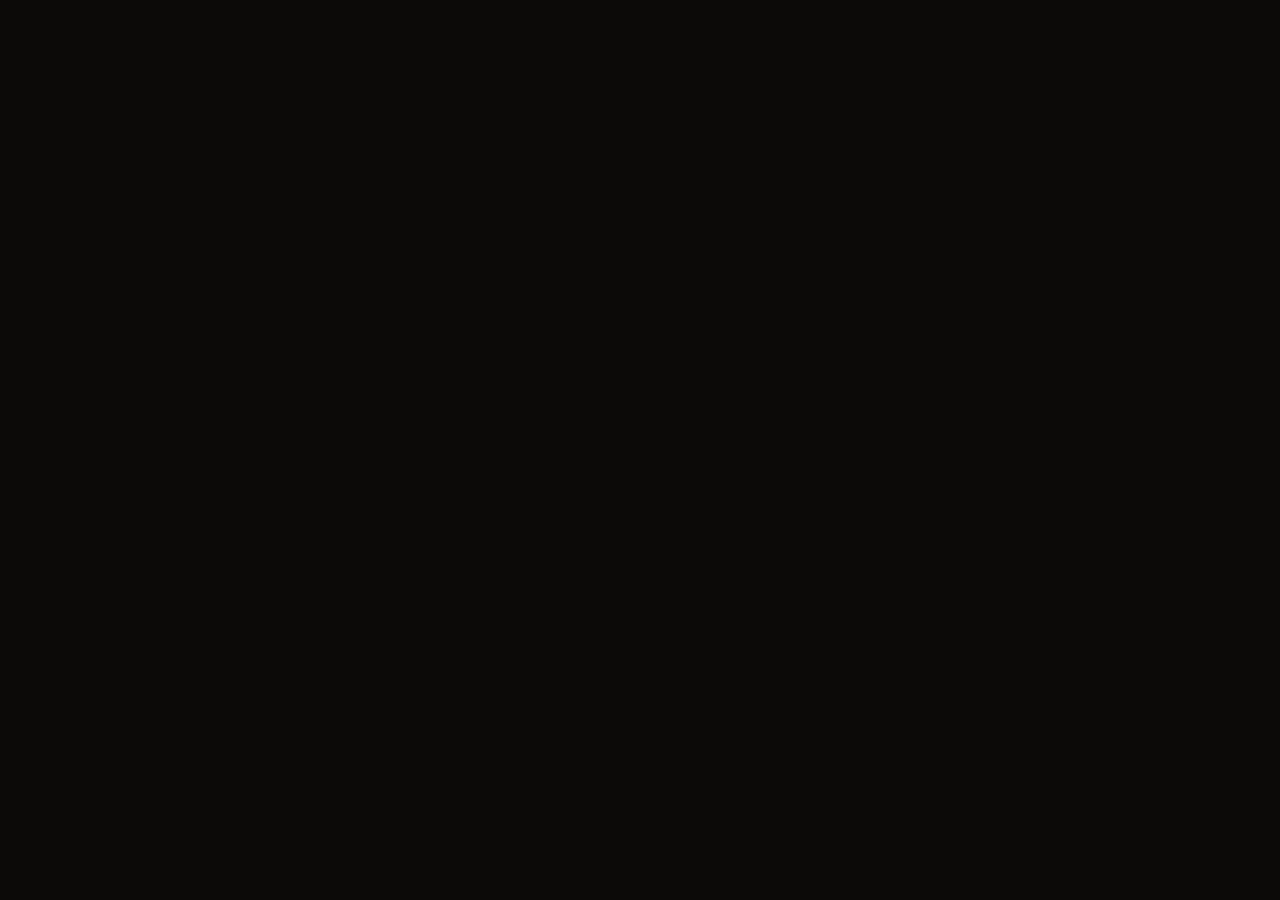
==== index.html @ 28eeca22 "Add files via upload" ====
<!DOCTYPE html>
<html lang="en">
<head>
  <meta charset="UTF-8" />
  <meta name="viewport" content="width=device-width, initial-scale=1.0" />
  <title>Hotel Velora — Where Luxury Meets Serenity</title>

  <!-- Google Fonts -->
  <link
    href="https://fonts.googleapis.com/css2?family=Cormorant+Garamond:ital,wght@0,300;0,400;0,500;0,600;0,700;1,300;1,400;1,500&family=Jost:wght@300;400;500;600;700&display=swap"
    rel="stylesheet"
  />

  <!-- Stylesheet -->
  <link rel="stylesheet" href="styles.css" />

  <!-- React & Babel (CDN) -->
  <script src="https://cdnjs.cloudflare.com/ajax/libs/react/18.2.0/umd/react.production.min.js"></script>
  <script src="https://cdnjs.cloudflare.com/ajax/libs/react-dom/18.2.0/umd/react-dom.production.min.js"></script>
  <script src="https://cdnjs.cloudflare.com/ajax/libs/babel-standalone/7.23.2/babel.min.js"></script>
</head>
<body>

  <!-- React mounts here -->
  <div id="root"></div>

  <!-- Application Logic -->
  <script type="text/babel" src="app.js"></script>

</body>
</html>
---- styles.css ----
/* ============================================================
   Hotel Velora — styles.css
   Global styles, keyframe animations, and scrollbar overrides.
   All component-level styles live in app.js as React inline
   styles (the app uses React's style prop throughout).
   ============================================================ */


/* ── Reset ─────────────────────────────────────────────────── */
*,
*::before,
*::after {
  margin: 0;
  padding: 0;
  box-sizing: border-box;
}

/* ── Base ──────────────────────────────────────────────────── */
html {
  scroll-behavior: smooth;
}

body {
  font-family: 'Jost', sans-serif;
  background: #0c0a08;
  color: #f0ebe3;
  overflow-x: hidden;
}

/* ── Custom scrollbar ──────────────────────────────────────── */
::-webkit-scrollbar {
  width: 4px;
}

::-webkit-scrollbar-track {
  background: #0c0a08;
}

::-webkit-scrollbar-thumb {
  background: #c9a96e;
  border-radius: 2px;
}

/* ── Keyframe animations ───────────────────────────────────── */

/* Fade up — used for hero copy, booking confirmation, modals   */
@keyframes fadeUp {
  from {
    opacity: 0;
    transform: translateY(32px);
  }
  to {
    opacity: 1;
    transform: translateY(0);
  }
}

/* Simple fade — used for modal backdrop, gallery overlays      */
@keyframes fadeIn {
  from {
    opacity: 0;
  }
  to {
    opacity: 1;
  }
}

/* Shimmer — used for the hero scroll-indicator line            */
@keyframes shimmer {
  0%,
  100% {
    opacity: 0.6;
  }
  50% {
    opacity: 1;
  }
}

/* Ticker — horizontal marquee for the client-logo strip        */
@keyframes ticker {
  from {
    transform: translateX(0);
  }
  to {
    transform: translateX(-50%);
  }
}

/* Spin — used for the loading spinner inside the booking CTA   */
@keyframes spin {
  to {
    transform: rotate(360deg);
  }
}

/* Pulse — slow scale pulse on the hero background image        */
@keyframes pulse {
  0%,
  100% {
    transform: scale(1);
  }
  50% {
    transform: scale(1.05);
  }
}
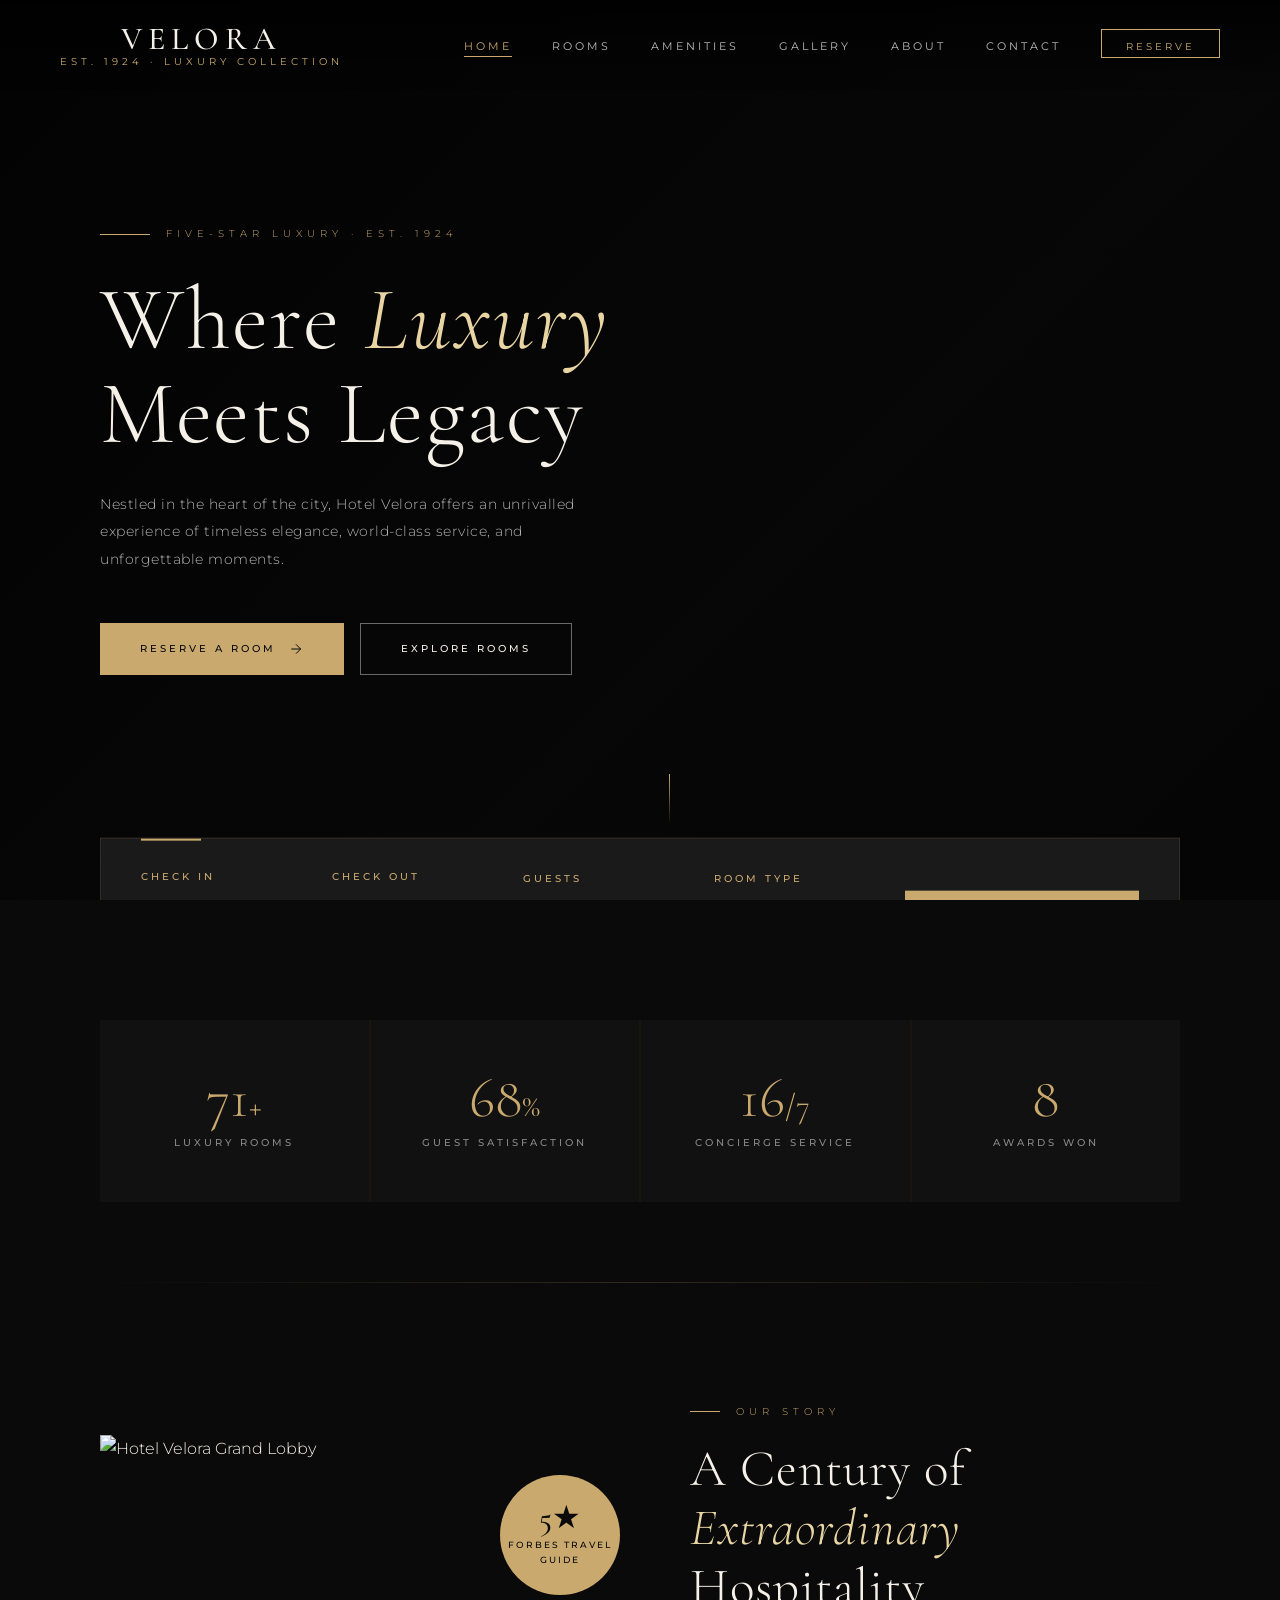
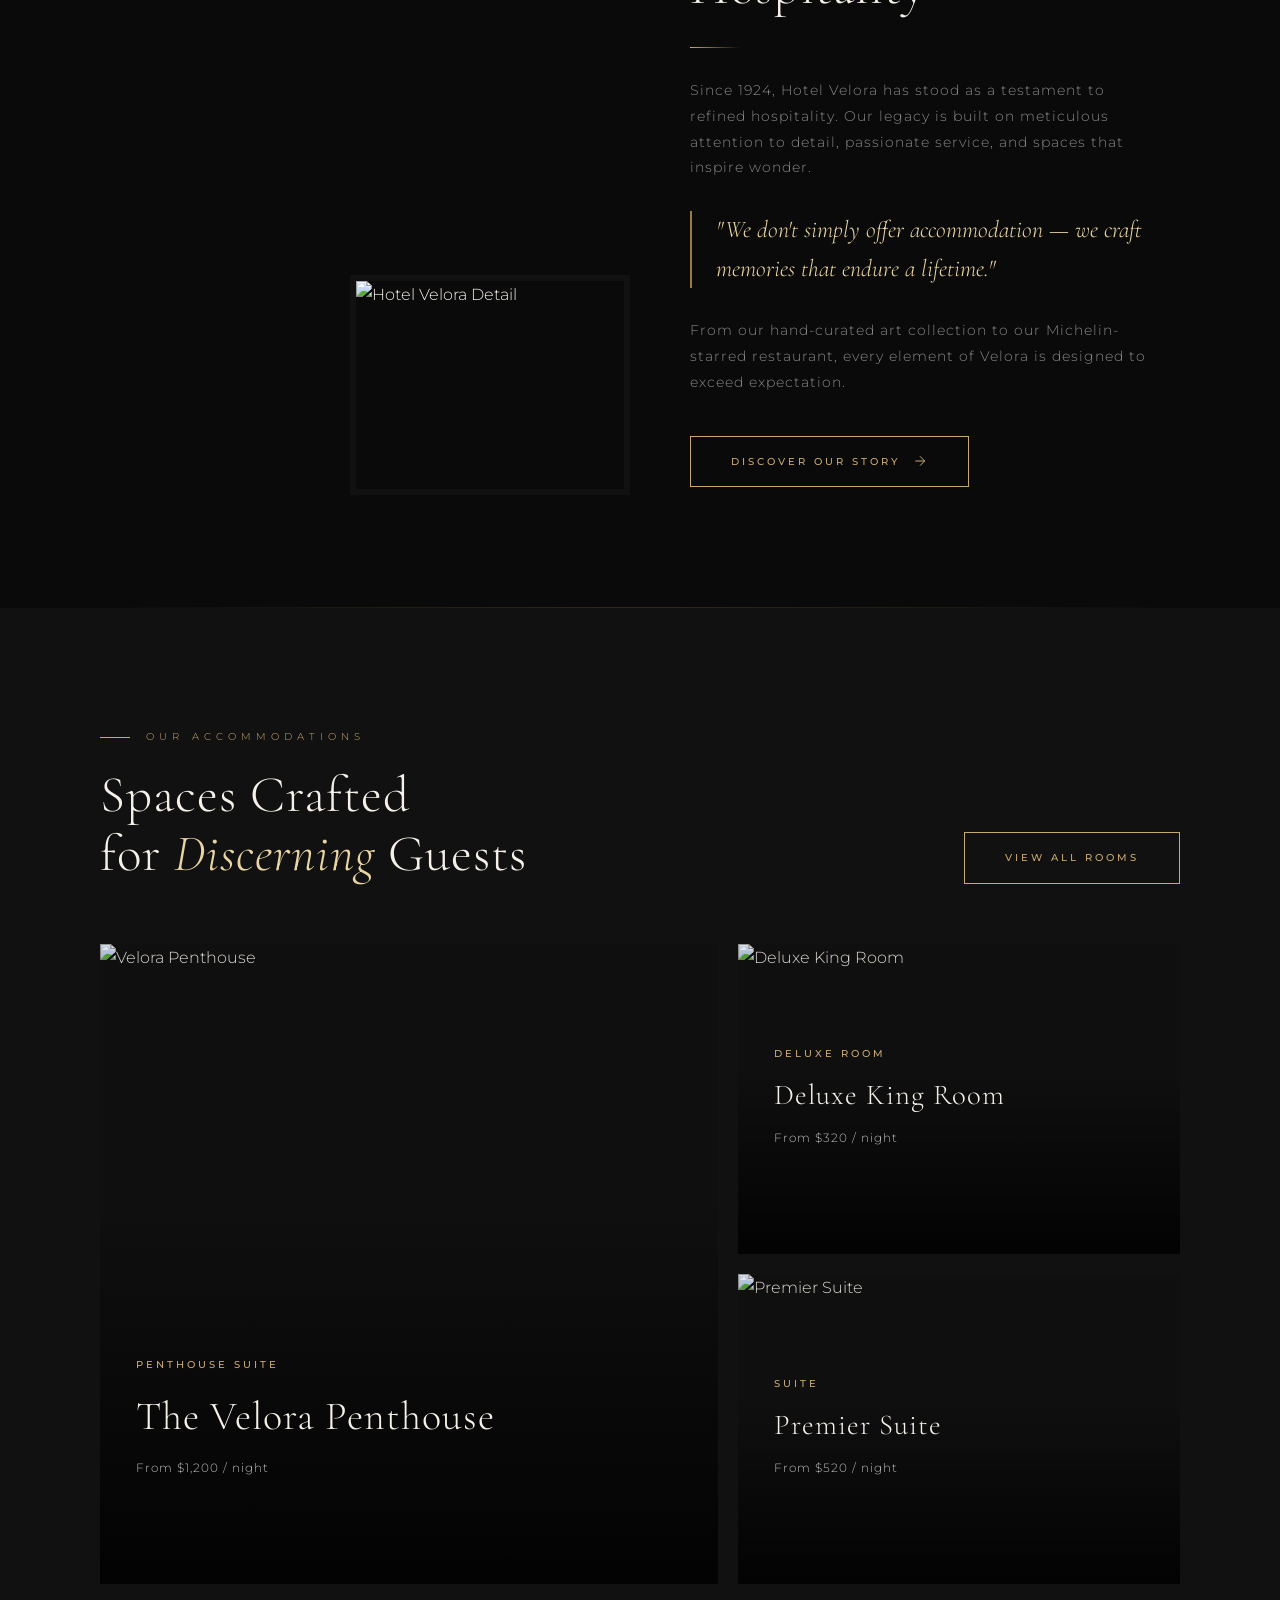
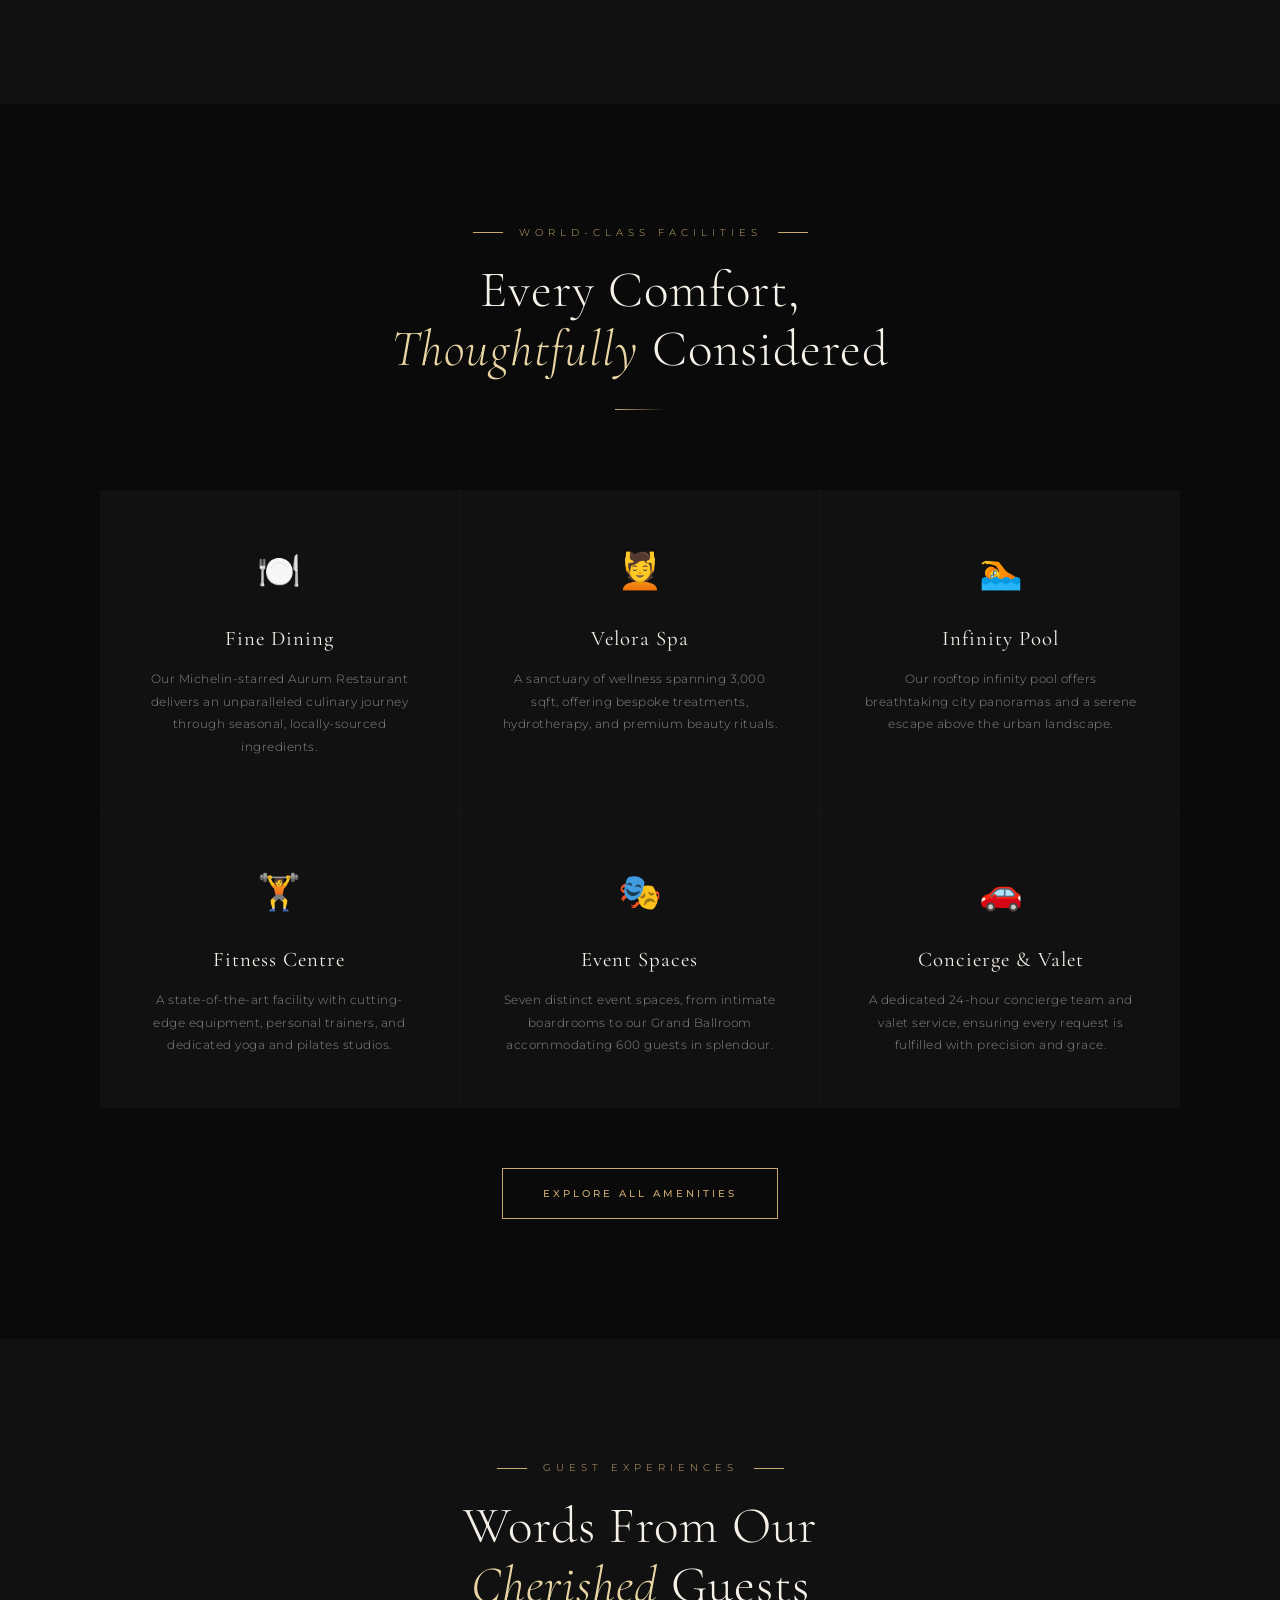
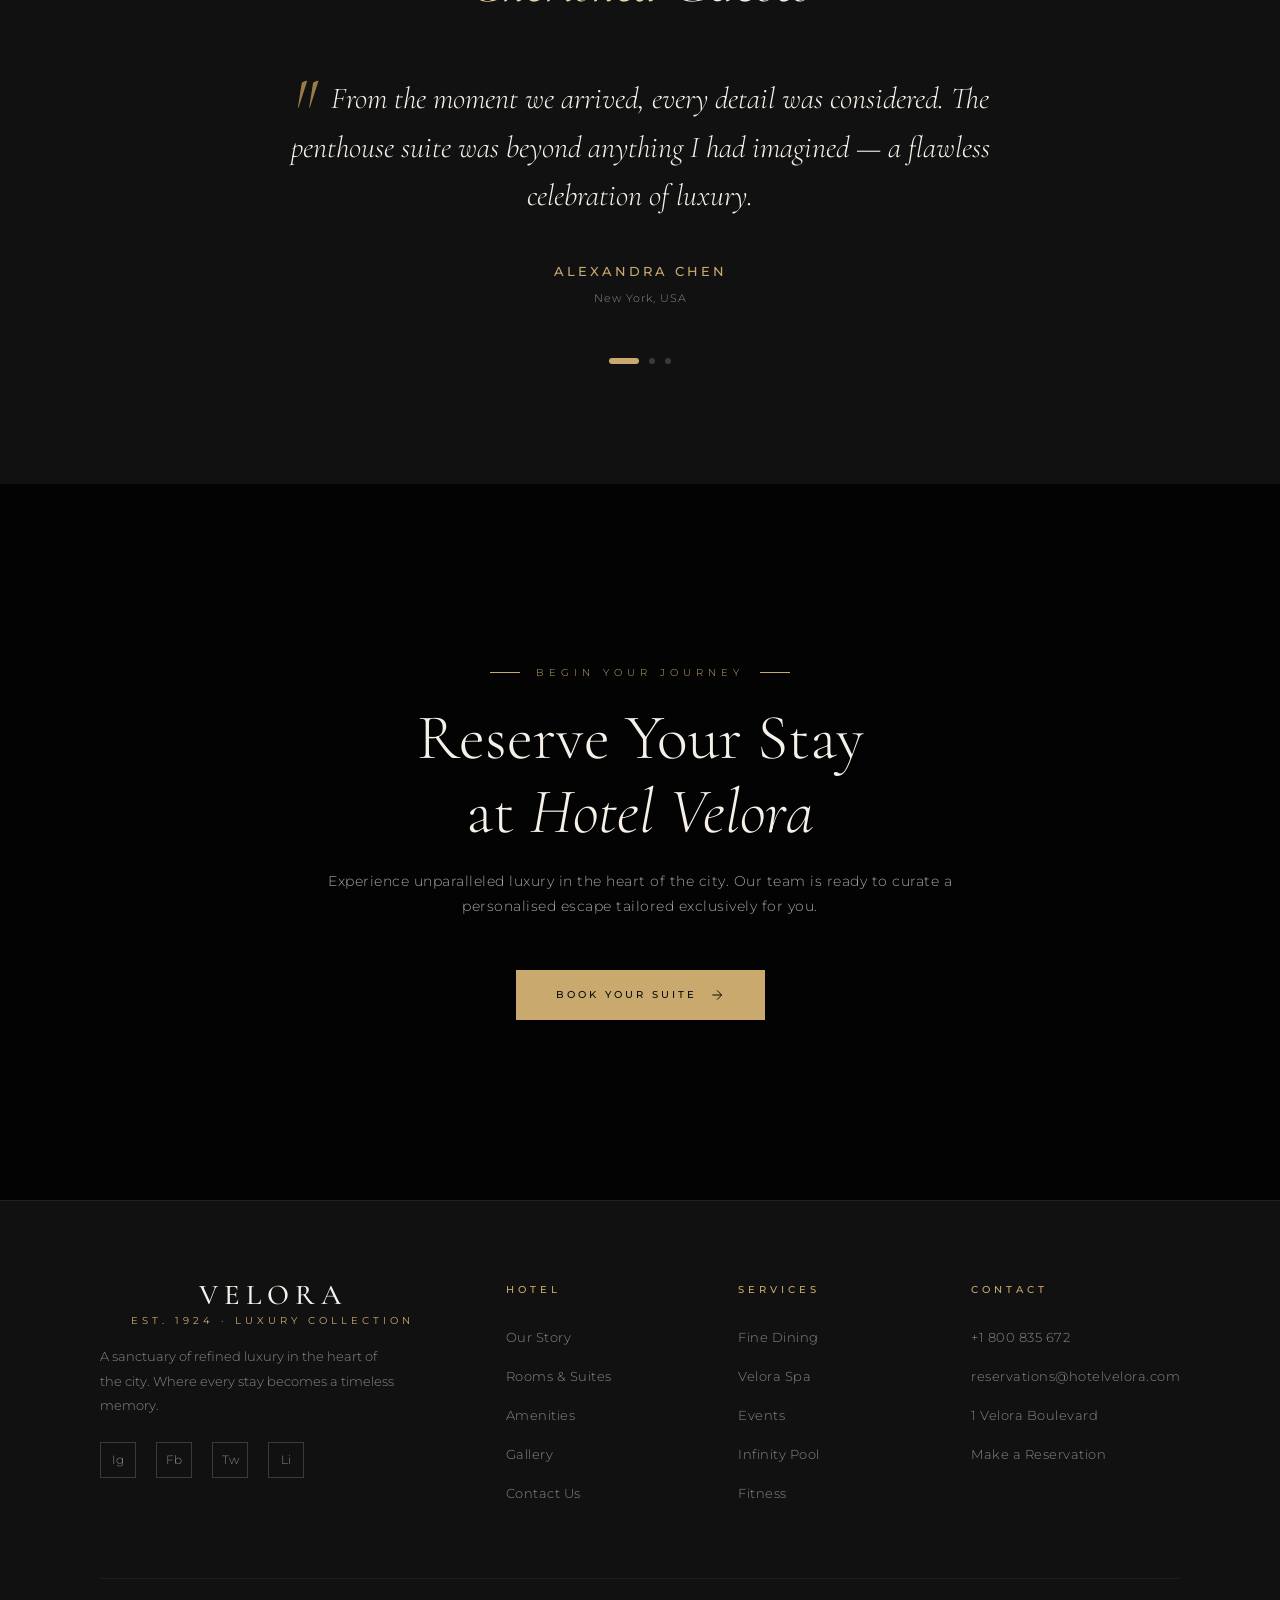
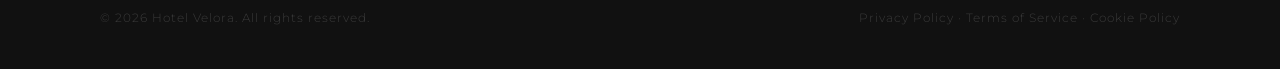
==== commit 9178927d: "Add files via upload" ====
--- a/index.html
+++ b/index.html
@@ -3,29 +3,923 @@
 <head>
   <meta charset="UTF-8" />
   <meta name="viewport" content="width=device-width, initial-scale=1.0" />
-  <title>Hotel Velora — Where Luxury Meets Serenity</title>
-
-  <!-- Google Fonts -->
-  <link
-    href="https://fonts.googleapis.com/css2?family=Cormorant+Garamond:ital,wght@0,300;0,400;0,500;0,600;0,700;1,300;1,400;1,500&family=Jost:wght@300;400;500;600;700&display=swap"
-    rel="stylesheet"
-  />
-
-  <!-- Stylesheet -->
-  <link rel="stylesheet" href="styles.css" />
-
-  <!-- React & Babel (CDN) -->
-  <script src="https://cdnjs.cloudflare.com/ajax/libs/react/18.2.0/umd/react.production.min.js"></script>
-  <script src="https://cdnjs.cloudflare.com/ajax/libs/react-dom/18.2.0/umd/react-dom.production.min.js"></script>
-  <script src="https://cdnjs.cloudflare.com/ajax/libs/babel-standalone/7.23.2/babel.min.js"></script>
+  <meta name="description" content="Hotel Velora — A sanctuary of refined luxury. Experience world-class hospitality, exquisite dining, and timeless elegance." />
+  <title>Hotel Velora — Luxury Redefined</title>
+  <link rel="stylesheet" href="css/style.css" />
+  <link rel="stylesheet" href="css/booking.css" />
+  <style>
+    /* ---- Hero ---- */
+    .hero {
+      height: 100vh;
+      min-height: 700px;
+      position: relative;
+      display: flex;
+      flex-direction: column;
+      justify-content: center;
+      overflow: hidden;
+    }
+
+    .hero-bg {
+      position: absolute;
+      inset: 0;
+      background: url('https://images.unsplash.com/photo-1542314831-068cd1dbfeeb?w=1800&q=85') center/cover no-repeat;
+      transform: scale(1.1);
+      transform-origin: center;
+    }
+
+    .hero-bg::after {
+      content: '';
+      position: absolute;
+      inset: 0;
+      background: linear-gradient(135deg, rgba(0,0,0,0.75) 0%, rgba(0,0,0,0.35) 60%, rgba(0,0,0,0.55) 100%);
+    }
+
+    .hero-content {
+      position: relative;
+      z-index: 2;
+      padding: 0 100px;
+      max-width: 900px;
+    }
+
+    .hero-eyebrow {
+      display: flex;
+      align-items: center;
+      gap: 16px;
+      font-size: 0.65rem;
+      letter-spacing: 5px;
+      color: var(--gold);
+      text-transform: uppercase;
+      margin-bottom: 30px;
+      opacity: 0;
+      animation: fadeSlideUp 0.8s ease 0.3s forwards;
+    }
+
+    .hero-eyebrow::before {
+      content: '';
+      width: 50px;
+      height: 1px;
+      background: var(--gold);
+    }
+
+    .hero h1 {
+      font-family: var(--font-display);
+      font-size: clamp(3.5rem, 7vw, 7.5rem);
+      font-weight: 300;
+      line-height: 1.05;
+      letter-spacing: 2px;
+      margin-bottom: 30px;
+      opacity: 0;
+      animation: fadeSlideUp 0.9s ease 0.5s forwards;
+    }
+
+    .hero h1 em {
+      font-style: italic;
+      color: var(--gold-light);
+    }
+
+    .hero-desc {
+      font-size: 0.9rem;
+      color: rgba(255,255,255,0.7);
+      letter-spacing: 0.5px;
+      line-height: 1.9;
+      max-width: 480px;
+      margin-bottom: 50px;
+      opacity: 0;
+      animation: fadeSlideUp 0.9s ease 0.7s forwards;
+    }
+
+    .hero-actions {
+      display: flex;
+      gap: 16px;
+      flex-wrap: wrap;
+      opacity: 0;
+      animation: fadeSlideUp 0.9s ease 0.9s forwards;
+    }
+
+    .hero-scroll {
+      position: absolute;
+      bottom: 50px;
+      left: 50%;
+      transform: translateX(-50%);
+      z-index: 2;
+      display: flex;
+      flex-direction: column;
+      align-items: center;
+      gap: 10px;
+      color: var(--gold);
+      font-size: 0.58rem;
+      letter-spacing: 4px;
+      text-transform: uppercase;
+      opacity: 0;
+      animation: fadeSlideUp 1s ease 1.2s forwards;
+    }
+
+    .scroll-line {
+      width: 1px;
+      height: 50px;
+      background: linear-gradient(to bottom, var(--gold), transparent);
+      animation: scrollPulse 2s ease infinite;
+    }
+
+    @keyframes scrollPulse {
+      0%, 100% { opacity: 1; transform: scaleY(1); }
+      50% { opacity: 0.5; transform: scaleY(0.7); }
+    }
+
+    /* ---- Booking Bar ---- */
+    .hero-booking {
+      position: absolute;
+      bottom: 0;
+      left: 0; right: 0;
+      z-index: 3;
+      padding: 0 100px;
+      transform: translateY(50%);
+    }
+
+    /* ---- Stats ---- */
+    .stats-section {
+      padding: 120px 100px 80px;
+    }
+
+    .stats-grid {
+      display: grid;
+      grid-template-columns: repeat(4, 1fr);
+      gap: 2px;
+      background: rgba(201,169,110,0.08);
+    }
+
+    .stat-item {
+      background: var(--dark);
+      padding: 50px 40px;
+      text-align: center;
+      border: none;
+      transition: var(--transition);
+    }
+
+    .stat-item:hover { background: var(--dark-2); }
+
+    .stat-number {
+      font-family: var(--font-display);
+      font-size: 3.5rem;
+      font-weight: 300;
+      color: var(--gold);
+      line-height: 1;
+      margin-bottom: 8px;
+    }
+
+    .stat-suffix {
+      font-family: var(--font-display);
+      font-size: 2rem;
+      color: var(--gold);
+    }
+
+    .stat-label {
+      font-size: 0.65rem;
+      letter-spacing: 3px;
+      text-transform: uppercase;
+      color: var(--grey);
+      font-weight: 500;
+    }
+
+    /* ---- About Section ---- */
+    .about-section {
+      padding: 120px 100px;
+    }
+
+    .about-grid {
+      display: grid;
+      grid-template-columns: 1fr 1fr;
+      gap: 100px;
+      align-items: center;
+    }
+
+    .about-image-wrap {
+      position: relative;
+    }
+
+    .about-image-main {
+      width: 100%;
+      height: 620px;
+      object-fit: cover;
+    }
+
+    .about-image-accent {
+      position: absolute;
+      width: 280px;
+      height: 220px;
+      object-fit: cover;
+      bottom: -40px;
+      right: -40px;
+      border: 6px solid var(--dark);
+    }
+
+    .about-award {
+      position: absolute;
+      top: 40px;
+      right: -30px;
+      background: var(--gold);
+      color: var(--black);
+      width: 120px;
+      height: 120px;
+      border-radius: 50%;
+      display: flex;
+      flex-direction: column;
+      align-items: center;
+      justify-content: center;
+      text-align: center;
+      font-family: var(--font-display);
+    }
+
+    .about-award-num {
+      font-size: 2rem;
+      font-weight: 500;
+      line-height: 1;
+    }
+
+    .about-award-label {
+      font-size: 0.55rem;
+      letter-spacing: 2px;
+      text-transform: uppercase;
+      font-family: var(--font-body);
+      font-weight: 500;
+      margin-top: 4px;
+      padding: 0 8px;
+    }
+
+    .about-text { padding-right: 20px; }
+
+    .about-quote {
+      font-family: var(--font-display);
+      font-size: 1.5rem;
+      font-weight: 300;
+      font-style: italic;
+      color: var(--gold-light);
+      line-height: 1.6;
+      margin: 30px 0;
+      padding-left: 24px;
+      border-left: 2px solid var(--gold-dark);
+    }
+
+    /* ---- Rooms Preview ---- */
+    .rooms-section {
+      padding: 120px 100px;
+      background: var(--dark);
+    }
+
+    .rooms-header {
+      display: flex;
+      justify-content: space-between;
+      align-items: flex-end;
+      margin-bottom: 60px;
+    }
+
+    .rooms-grid {
+      display: grid;
+      grid-template-columns: 1.4fr 1fr;
+      grid-template-rows: auto auto;
+      gap: 20px;
+    }
+
+    .room-card {
+      position: relative;
+      overflow: hidden;
+      cursor: pointer;
+    }
+
+    .room-card-featured {
+      grid-row: span 2;
+    }
+
+    .room-card-img {
+      width: 100%;
+      height: 100%;
+      min-height: 300px;
+      object-fit: cover;
+      transition: transform 0.8s ease;
+    }
+
+    .room-card-featured .room-card-img {
+      min-height: 640px;
+    }
+
+    .room-card:hover .room-card-img { transform: scale(1.06); }
+
+    .room-card-overlay {
+      position: absolute;
+      inset: 0;
+      background: linear-gradient(to top, rgba(0,0,0,0.85) 0%, rgba(0,0,0,0.1) 60%);
+      display: flex;
+      flex-direction: column;
+      justify-content: flex-end;
+      padding: 36px;
+      transition: var(--transition);
+    }
+
+    .room-card:hover .room-card-overlay {
+      background: linear-gradient(to top, rgba(0,0,0,0.92) 0%, rgba(0,0,0,0.2) 70%);
+    }
+
+    .room-card-type {
+      font-size: 0.6rem;
+      letter-spacing: 3px;
+      color: var(--gold);
+      text-transform: uppercase;
+      margin-bottom: 8px;
+      font-weight: 500;
+    }
+
+    .room-card-name {
+      font-family: var(--font-display);
+      font-size: 1.8rem;
+      font-weight: 300;
+      letter-spacing: 1px;
+      margin-bottom: 8px;
+    }
+
+    .room-card-featured .room-card-name { font-size: 2.5rem; }
+
+    .room-card-price {
+      font-size: 0.75rem;
+      color: var(--light-grey);
+      letter-spacing: 1px;
+    }
+
+    .room-card-cta {
+      opacity: 0;
+      transform: translateY(10px);
+      transition: var(--transition);
+      margin-top: 20px;
+    }
+
+    .room-card:hover .room-card-cta {
+      opacity: 1;
+      transform: translateY(0);
+    }
+
+    /* ---- Amenities Highlight ---- */
+    .amenities-section {
+      padding: 120px 100px;
+    }
+
+    .amenities-header {
+      text-align: center;
+      max-width: 600px;
+      margin: 0 auto 80px;
+    }
+
+    .amenities-grid {
+      display: grid;
+      grid-template-columns: repeat(3, 1fr);
+      gap: 2px;
+      background: rgba(255,255,255,0.04);
+    }
+
+    .amenity-item {
+      background: var(--dark);
+      padding: 50px 40px;
+      text-align: center;
+      transition: var(--transition);
+      border: 1px solid transparent;
+    }
+
+    .amenity-item:hover {
+      background: var(--dark-2);
+      border-color: rgba(201,169,110,0.15);
+    }
+
+    .amenity-icon {
+      font-size: 2.2rem;
+      margin-bottom: 20px;
+      display: block;
+    }
+
+    .amenity-name {
+      font-family: var(--font-display);
+      font-size: 1.3rem;
+      font-weight: 400;
+      letter-spacing: 1px;
+      margin-bottom: 12px;
+    }
+
+    .amenity-desc {
+      font-size: 0.78rem;
+      color: var(--grey);
+      letter-spacing: 0.5px;
+      line-height: 1.8;
+    }
+
+    /* ---- Testimonials ---- */
+    .testimonials-section {
+      padding: 120px 100px;
+      background: var(--dark);
+      text-align: center;
+    }
+
+    .testimonial-slider {
+      position: relative;
+      max-width: 800px;
+      margin: 60px auto 0;
+    }
+
+    .testimonial-slide {
+      display: none;
+      animation: fadeSlideUp 0.5s ease;
+    }
+
+    .testimonial-slide.active { display: block; }
+
+    .testimonial-quote {
+      font-family: var(--font-display);
+      font-size: clamp(1.3rem, 2.5vw, 1.9rem);
+      font-weight: 300;
+      font-style: italic;
+      line-height: 1.6;
+      color: var(--white);
+      margin-bottom: 40px;
+    }
+
+    .testimonial-quote::before {
+      content: '"';
+      font-size: 5rem;
+      color: var(--gold-dark);
+      line-height: 0;
+      vertical-align: -1.5rem;
+      margin-right: 8px;
+      font-family: var(--font-display);
+    }
+
+    .testimonial-author { margin-top: 30px; }
+
+    .testimonial-name {
+      font-size: 0.8rem;
+      letter-spacing: 3px;
+      text-transform: uppercase;
+      color: var(--gold);
+      font-weight: 500;
+    }
+
+    .testimonial-origin {
+      font-size: 0.7rem;
+      color: var(--grey);
+      letter-spacing: 1px;
+      margin-top: 6px;
+    }
+
+    .slider-dots {
+      display: flex;
+      justify-content: center;
+      gap: 10px;
+      margin-top: 50px;
+    }
+
+    .slider-dot {
+      width: 6px; height: 6px;
+      background: var(--mid);
+      border-radius: 50%;
+      cursor: pointer;
+      transition: var(--transition-fast);
+    }
+
+    .slider-dot.active {
+      background: var(--gold);
+      width: 30px;
+      border-radius: 3px;
+    }
+
+    /* ---- CTA Section ---- */
+    .cta-section {
+      position: relative;
+      padding: 180px 100px;
+      text-align: center;
+      overflow: hidden;
+    }
+
+    .cta-bg {
+      position: absolute;
+      inset: 0;
+      background: url('https://images.unsplash.com/photo-1571896349842-33c89424de2d?w=1600&q=80') center/cover no-repeat;
+    }
+
+    .cta-bg::after {
+      content: '';
+      position: absolute;
+      inset: 0;
+      background: rgba(0,0,0,0.75);
+    }
+
+    .cta-content {
+      position: relative;
+      z-index: 2;
+      max-width: 700px;
+      margin: 0 auto;
+    }
+
+    .cta-content h2 {
+      font-family: var(--font-display);
+      font-size: clamp(2.5rem, 5vw, 4.5rem);
+      font-weight: 300;
+      line-height: 1.15;
+      margin-bottom: 20px;
+    }
+
+    .cta-content p {
+      font-size: 0.85rem;
+      color: rgba(255,255,255,0.65);
+      line-height: 1.9;
+      margin-bottom: 50px;
+      letter-spacing: 0.5px;
+    }
+
+    @keyframes fadeSlideUp {
+      from { opacity: 0; transform: translateY(30px); }
+      to { opacity: 1; transform: translateY(0); }
+    }
+
+    /* ---- Responsive ---- */
+    @media (max-width: 1200px) {
+      .hero-content { padding: 0 60px; }
+      .hero-booking { padding: 0 60px; }
+      .stats-section, .about-section, .rooms-section, .amenities-section, .testimonials-section, .cta-section { padding: 80px 60px; }
+      .stats-grid { grid-template-columns: repeat(2, 1fr); }
+      .about-grid { grid-template-columns: 1fr; gap: 60px; }
+      .about-image-accent { display: none; }
+      .about-award { right: 20px; }
+    }
+
+    @media (max-width: 768px) {
+      .hero-content { padding: 0 24px; }
+      .hero-booking { padding: 0 24px; transform: none; position: relative; margin-top: 40px; }
+      .stats-section, .about-section, .rooms-section, .amenities-section, .testimonials-section, .cta-section { padding: 60px 24px; }
+      .stats-grid { grid-template-columns: repeat(2, 1fr); }
+      .rooms-grid { grid-template-columns: 1fr; }
+      .room-card-featured { grid-row: auto; }
+      .amenities-grid { grid-template-columns: 1fr; }
+      .rooms-header { flex-direction: column; gap: 20px; align-items: flex-start; }
+      .hero-scroll { display: none; }
+    }
+  </style>
 </head>
 <body>
 
-  <!-- React mounts here -->
-  <div id="root"></div>
-
-  <!-- Application Logic -->
-  <script type="text/babel" src="app.js"></script>
-
+  <!-- Navigation -->
+  <nav class="navbar transparent" data-transparent>
+    <div class="navbar-inner">
+      <a href="index.html" class="logo">
+        <span class="logo-name">Velora</span>
+        <span class="logo-tagline">Est. 1924 · Luxury Collection</span>
+      </a>
+      <ul class="nav-links">
+        <li><a href="index.html" class="active">Home</a></li>
+        <li><a href="rooms.html">Rooms</a></li>
+        <li><a href="amenities.html">Amenities</a></li>
+        <li><a href="gallery.html">Gallery</a></li>
+        <li><a href="about.html">About</a></li>
+        <li><a href="contact.html">Contact</a></li>
+        <li><a href="booking.html" class="nav-cta">Reserve</a></li>
+      </ul>
+      <div class="hamburger" aria-label="Menu" role="button" tabindex="0">
+        <span></span><span></span><span></span>
+      </div>
+    </div>
+  </nav>
+
+  <!-- Mobile Menu -->
+  <div class="mobile-menu">
+    <a href="index.html">Home</a>
+    <a href="rooms.html">Rooms</a>
+    <a href="amenities.html">Amenities</a>
+    <a href="gallery.html">Gallery</a>
+    <a href="about.html">About</a>
+    <a href="contact.html">Contact</a>
+    <a href="booking.html">Reserve</a>
+  </div>
+
+  <!-- Hero -->
+  <section class="hero">
+    <div class="hero-bg"></div>
+
+    <div class="hero-content">
+      <div class="hero-eyebrow">Five-Star Luxury · Est. 1924</div>
+      <h1>Where <em>Luxury</em><br>Meets Legacy</h1>
+      <p class="hero-desc">
+        Nestled in the heart of the city, Hotel Velora offers an unrivalled experience of timeless elegance, world-class service, and unforgettable moments.
+      </p>
+      <div class="hero-actions">
+        <a href="booking.html" class="btn btn-gold">
+          <span>Reserve a Room</span>
+          <svg viewBox="0 0 24 24" fill="none" stroke="currentColor" stroke-width="1.5"><path d="M5 12h14M12 5l7 7-7 7"/></svg>
+        </a>
+        <a href="rooms.html" class="btn btn-white">Explore Rooms</a>
+      </div>
+    </div>
+
+    <!-- Booking Bar -->
+    <div class="hero-booking">
+      <div class="booking-bar" id="homepage-booking">
+        <div class="booking-field">
+          <label for="hp-checkin">Check In</label>
+          <input type="date" id="hp-checkin" />
+        </div>
+        <div class="booking-field">
+          <label for="hp-checkout">Check Out</label>
+          <input type="date" id="hp-checkout" />
+        </div>
+        <div class="booking-field">
+          <label for="hp-guests">Guests</label>
+          <select id="hp-guests">
+            <option value="1">1 Guest</option>
+            <option value="2" selected>2 Guests</option>
+            <option value="3">3 Guests</option>
+            <option value="4">4 Guests</option>
+            <option value="5">5+ Guests</option>
+          </select>
+        </div>
+        <div class="booking-field">
+          <label for="hp-room">Room Type</label>
+          <select id="hp-room">
+            <option value="">Any Type</option>
+            <option value="classic">Classic</option>
+            <option value="deluxe">Deluxe</option>
+            <option value="suite">Suite</option>
+            <option value="penthouse">Penthouse</option>
+          </select>
+        </div>
+        <button class="btn btn-gold" data-booking-submit>
+          <span>Check Availability</span>
+        </button>
+      </div>
+    </div>
+
+    <!-- Scroll Indicator -->
+    <div class="hero-scroll">
+      <div class="scroll-line"></div>
+      <span>Scroll</span>
+    </div>
+  </section>
+
+  <!-- Stats -->
+  <section class="stats-section">
+    <div class="stats-grid">
+      <div class="stat-item fade-in">
+        <div class="stat-number"><span data-count="100">0</span><span class="stat-suffix">+</span></div>
+        <div class="stat-label">Luxury Rooms</div>
+      </div>
+      <div class="stat-item fade-in" data-delay="2">
+        <div class="stat-number"><span data-count="98">0</span><span class="stat-suffix">%</span></div>
+        <div class="stat-label">Guest Satisfaction</div>
+      </div>
+      <div class="stat-item fade-in" data-delay="3">
+        <div class="stat-number"><span data-count="24">0</span><span class="stat-suffix">/7</span></div>
+        <div class="stat-label">Concierge Service</div>
+      </div>
+      <div class="stat-item fade-in" data-delay="4">
+        <div class="stat-number"><span data-count="12">0</span><span class="stat-suffix"></span></div>
+        <div class="stat-label">Awards Won</div>
+      </div>
+    </div>
+  </section>
+
+  <div class="divider"></div>
+
+  <!-- About -->
+  <section class="about-section">
+    <div class="about-grid">
+      <div class="about-image-wrap fade-in-left">
+        <img src="https://images.unsplash.com/photo-1566665797739-1674de7a421a?w=900&q=80" alt="Hotel Velora Grand Lobby" class="about-image-main" loading="lazy" />
+        <img src="https://images.unsplash.com/photo-1584132967334-10e028bd69f7?w=500&q=80" alt="Hotel Velora Detail" class="about-image-accent" loading="lazy" />
+        <div class="about-award">
+          <span class="about-award-num">5★</span>
+          <span class="about-award-label">Forbes Travel Guide</span>
+        </div>
+      </div>
+      <div class="about-text fade-in-right">
+        <div class="section-eyebrow">Our Story</div>
+        <h2 class="section-title">A Century of<br><em>Extraordinary</em> Hospitality</h2>
+        <div class="gold-line"></div>
+        <p class="section-subtitle">
+          Since 1924, Hotel Velora has stood as a testament to refined hospitality. Our legacy is built on meticulous attention to detail, passionate service, and spaces that inspire wonder.
+        </p>
+        <blockquote class="about-quote">
+          "We don't simply offer accommodation — we craft memories that endure a lifetime."
+        </blockquote>
+        <p class="section-subtitle">
+          From our hand-curated art collection to our Michelin-starred restaurant, every element of Velora is designed to exceed expectation.
+        </p>
+        <div class="mt-40">
+          <a href="about.html" class="btn btn-outline">
+            <span>Discover Our Story</span>
+            <svg viewBox="0 0 24 24" fill="none" stroke="currentColor" stroke-width="1.5"><path d="M5 12h14M12 5l7 7-7 7"/></svg>
+          </a>
+        </div>
+      </div>
+    </div>
+  </section>
+
+  <div class="divider"></div>
+
+  <!-- Rooms Preview -->
+  <section class="rooms-section">
+    <div class="rooms-header">
+      <div>
+        <div class="section-eyebrow">Our Accommodations</div>
+        <h2 class="section-title">Spaces Crafted<br>for <em>Discerning</em> Guests</h2>
+      </div>
+      <a href="rooms.html" class="btn btn-outline">View All Rooms</a>
+    </div>
+
+    <div class="rooms-grid">
+      <div class="room-card room-card-featured fade-in">
+        <img src="https://images.unsplash.com/photo-1611892440504-42a792e24d32?w=900&q=80" alt="Velora Penthouse" class="room-card-img" loading="lazy" />
+        <div class="room-card-overlay">
+          <div class="room-card-type">Penthouse Suite</div>
+          <div class="room-card-name">The Velora Penthouse</div>
+          <div class="room-card-price">From $1,200 / night</div>
+          <a href="room-detail.html?id=velora-penthouse" class="btn btn-gold room-card-cta">
+            <span>Reserve Now</span>
+          </a>
+        </div>
+      </div>
+
+      <div class="room-card fade-in" data-delay="2">
+        <img src="https://images.unsplash.com/photo-1631049307264-da0ec9d70304?w=700&q=80" alt="Deluxe King Room" class="room-card-img" loading="lazy" />
+        <div class="room-card-overlay">
+          <div class="room-card-type">Deluxe Room</div>
+          <div class="room-card-name">Deluxe King Room</div>
+          <div class="room-card-price">From $320 / night</div>
+          <a href="room-detail.html?id=deluxe-king" class="btn btn-gold room-card-cta">
+            <span>Reserve Now</span>
+          </a>
+        </div>
+      </div>
+
+      <div class="room-card fade-in" data-delay="3">
+        <img src="https://images.unsplash.com/photo-1590490360182-c33d57733427?w=700&q=80" alt="Premier Suite" class="room-card-img" loading="lazy" />
+        <div class="room-card-overlay">
+          <div class="room-card-type">Suite</div>
+          <div class="room-card-name">Premier Suite</div>
+          <div class="room-card-price">From $520 / night</div>
+          <a href="room-detail.html?id=premier-suite" class="btn btn-gold room-card-cta">
+            <span>Reserve Now</span>
+          </a>
+        </div>
+      </div>
+    </div>
+  </section>
+
+  <!-- Amenities -->
+  <section class="amenities-section">
+    <div class="amenities-header fade-in">
+      <div class="section-eyebrow centered">World-Class Facilities</div>
+      <h2 class="section-title">Every Comfort,<br><em>Thoughtfully</em> Considered</h2>
+      <div class="gold-line centered"></div>
+    </div>
+
+    <div class="amenities-grid">
+      <div class="amenity-item fade-in">
+        <span class="amenity-icon">🍽️</span>
+        <div class="amenity-name">Fine Dining</div>
+        <p class="amenity-desc">Our Michelin-starred Aurum Restaurant delivers an unparalleled culinary journey through seasonal, locally-sourced ingredients.</p>
+      </div>
+      <div class="amenity-item fade-in" data-delay="2">
+        <span class="amenity-icon">💆</span>
+        <div class="amenity-name">Velora Spa</div>
+        <p class="amenity-desc">A sanctuary of wellness spanning 3,000 sqft, offering bespoke treatments, hydrotherapy, and premium beauty rituals.</p>
+      </div>
+      <div class="amenity-item fade-in" data-delay="3">
+        <span class="amenity-icon">🏊</span>
+        <div class="amenity-name">Infinity Pool</div>
+        <p class="amenity-desc">Our rooftop infinity pool offers breathtaking city panoramas and a serene escape above the urban landscape.</p>
+      </div>
+      <div class="amenity-item fade-in" data-delay="4">
+        <span class="amenity-icon">🏋️</span>
+        <div class="amenity-name">Fitness Centre</div>
+        <p class="amenity-desc">A state-of-the-art facility with cutting-edge equipment, personal trainers, and dedicated yoga and pilates studios.</p>
+      </div>
+      <div class="amenity-item fade-in" data-delay="5">
+        <span class="amenity-icon">🎭</span>
+        <div class="amenity-name">Event Spaces</div>
+        <p class="amenity-desc">Seven distinct event spaces, from intimate boardrooms to our Grand Ballroom accommodating 600 guests in splendour.</p>
+      </div>
+      <div class="amenity-item fade-in" data-delay="6">
+        <span class="amenity-icon">🚗</span>
+        <div class="amenity-name">Concierge & Valet</div>
+        <p class="amenity-desc">A dedicated 24-hour concierge team and valet service, ensuring every request is fulfilled with precision and grace.</p>
+      </div>
+    </div>
+
+    <div class="text-center mt-60">
+      <a href="amenities.html" class="btn btn-outline">Explore All Amenities</a>
+    </div>
+  </section>
+
+  <!-- Testimonials -->
+  <section class="testimonials-section">
+    <div class="section-eyebrow centered fade-in">Guest Experiences</div>
+    <h2 class="section-title fade-in" data-delay="2">Words From Our<br><em>Cherished</em> Guests</h2>
+
+    <div class="testimonial-slider" role="region" aria-label="Guest testimonials">
+      <div class="testimonial-slide active">
+        <div class="testimonial-quote">
+          From the moment we arrived, every detail was considered. The penthouse suite was beyond anything I had imagined — a flawless celebration of luxury.
+        </div>
+        <div class="testimonial-author">
+          <div class="testimonial-name">Alexandra Chen</div>
+          <div class="testimonial-origin">New York, USA</div>
+        </div>
+      </div>
+      <div class="testimonial-slide">
+        <div class="testimonial-quote">
+          Hotel Velora redefined what a five-star experience means to me. The staff anticipate your every need before you even realise it yourself.
+        </div>
+        <div class="testimonial-author">
+          <div class="testimonial-name">James Harrington</div>
+          <div class="testimonial-origin">London, UK</div>
+        </div>
+      </div>
+      <div class="testimonial-slide">
+        <div class="testimonial-quote">
+          The spa, the dining, the rooms — each a masterpiece in its own right. This is not just a hotel; it is an entire world unto itself.
+        </div>
+        <div class="testimonial-author">
+          <div class="testimonial-name">Isabelle Moreau</div>
+          <div class="testimonial-origin">Paris, France</div>
+        </div>
+      </div>
+      <div class="slider-dots">
+        <div class="slider-dot active"></div>
+        <div class="slider-dot"></div>
+        <div class="slider-dot"></div>
+      </div>
+    </div>
+  </section>
+
+  <!-- CTA -->
+  <section class="cta-section">
+    <div class="cta-bg"></div>
+    <div class="cta-content fade-in">
+      <div class="section-eyebrow centered">Begin Your Journey</div>
+      <h2>Reserve Your Stay<br>at <em>Hotel Velora</em></h2>
+      <p>Experience unparalleled luxury in the heart of the city. Our team is ready to curate a personalised escape tailored exclusively for you.</p>
+      <a href="booking.html" class="btn btn-gold">
+        <span>Book Your Suite</span>
+        <svg viewBox="0 0 24 24" fill="none" stroke="currentColor" stroke-width="1.5"><path d="M5 12h14M12 5l7 7-7 7"/></svg>
+      </a>
+    </div>
+  </section>
+
+  <!-- Footer -->
+  <footer>
+    <div class="footer-grid">
+      <div class="footer-brand">
+        <div class="logo">
+          <span class="logo-name">Velora</span>
+          <span class="logo-tagline">Est. 1924 · Luxury Collection</span>
+        </div>
+        <p>A sanctuary of refined luxury in the heart of the city. Where every stay becomes a timeless memory.</p>
+        <div class="social-links" style="margin-top:24px;">
+          <a href="#" aria-label="Instagram">Ig</a>
+          <a href="#" aria-label="Facebook">Fb</a>
+          <a href="#" aria-label="Twitter">Tw</a>
+          <a href="#" aria-label="LinkedIn">Li</a>
+        </div>
+      </div>
+      <div class="footer-col">
+        <h4>Hotel</h4>
+        <ul>
+          <li><a href="about.html">Our Story</a></li>
+          <li><a href="rooms.html">Rooms & Suites</a></li>
+          <li><a href="amenities.html">Amenities</a></li>
+          <li><a href="gallery.html">Gallery</a></li>
+          <li><a href="contact.html">Contact Us</a></li>
+        </ul>
+      </div>
+      <div class="footer-col">
+        <h4>Services</h4>
+        <ul>
+          <li><a href="amenities.html#dining">Fine Dining</a></li>
+          <li><a href="amenities.html#spa">Velora Spa</a></li>
+          <li><a href="amenities.html#events">Events</a></li>
+          <li><a href="amenities.html#pool">Infinity Pool</a></li>
+          <li><a href="amenities.html#fitness">Fitness</a></li>
+        </ul>
+      </div>
+      <div class="footer-col">
+        <h4>Contact</h4>
+        <ul>
+          <li><a href="tel:+1800835672">+1 800 835 672</a></li>
+          <li><a href="mailto:reservations@hotelvelora.com">reservations@hotelvelora.com</a></li>
+          <li><a href="contact.html">1 Velora Boulevard</a></li>
+          <li><a href="booking.html">Make a Reservation</a></li>
+        </ul>
+      </div>
+    </div>
+    <div class="footer-bottom">
+      <p>© <span class="current-year"></span> Hotel Velora. All rights reserved.</p>
+      <p>Privacy Policy · Terms of Service · Cookie Policy</p>
+    </div>
+  </footer>
+
+  <script src="js/main.js"></script>
+  <script src="js/booking.js"></script>
 </body>
 </html>
--- a/css/style.css
+++ b/css/style.css
@@ -0,0 +1,650 @@
+/* ============================================
+   HOTEL VELORA — Global Styles
+   Design: Dark Luxury | Gold Accents
+   ============================================ */
+
+@import url('https://fonts.googleapis.com/css2?family=Cormorant+Garamond:ital,wght@0,300;0,400;0,500;0,600;0,700;1,300;1,400;1,500&family=Montserrat:wght@200;300;400;500;600&family=Playfair+Display:ital,wght@0,400;0,500;1,400&display=swap');
+
+/* ---- CSS Variables ---- */
+:root {
+  --gold: #C9A96E;
+  --gold-light: #E8D5A3;
+  --gold-dark: #9A7A45;
+  --black: #0A0A0A;
+  --dark: #111111;
+  --dark-2: #1A1A1A;
+  --dark-3: #222222;
+  --dark-4: #2E2E2E;
+  --mid: #3A3A3A;
+  --grey: #888888;
+  --light-grey: #BBBBBB;
+  --white: #F5F0E8;
+  --white-pure: #FFFFFF;
+  --cream: #FAF6EF;
+
+  --font-display: 'Cormorant Garamond', serif;
+  --font-body: 'Montserrat', sans-serif;
+  --font-accent: 'Playfair Display', serif;
+
+  --transition: all 0.4s cubic-bezier(0.25, 0.46, 0.45, 0.94);
+  --transition-fast: all 0.2s ease;
+  --shadow: 0 20px 60px rgba(0,0,0,0.5);
+  --shadow-gold: 0 0 30px rgba(201,169,110,0.15);
+  --radius: 2px;
+
+  --nav-height: 90px;
+}
+
+/* ---- Reset & Base ---- */
+*, *::before, *::after {
+  margin: 0; padding: 0;
+  box-sizing: border-box;
+}
+
+html {
+  scroll-behavior: smooth;
+  font-size: 16px;
+}
+
+body {
+  background: var(--black);
+  color: var(--white);
+  font-family: var(--font-body);
+  font-weight: 300;
+  line-height: 1.7;
+  overflow-x: hidden;
+  -webkit-font-smoothing: antialiased;
+}
+
+::selection {
+  background: var(--gold);
+  color: var(--black);
+}
+
+a { color: inherit; text-decoration: none; transition: var(--transition-fast); }
+img { max-width: 100%; display: block; }
+ul { list-style: none; }
+button { cursor: pointer; border: none; background: none; font-family: var(--font-body); }
+input, select, textarea { font-family: var(--font-body); }
+
+/* ---- Scrollbar ---- */
+::-webkit-scrollbar { width: 6px; }
+::-webkit-scrollbar-track { background: var(--dark); }
+::-webkit-scrollbar-thumb { background: var(--gold-dark); border-radius: 3px; }
+
+/* ============================================
+   NAVIGATION
+   ============================================ */
+.navbar {
+  position: fixed;
+  top: 0; left: 0; right: 0;
+  z-index: 1000;
+  height: var(--nav-height);
+  display: flex;
+  align-items: center;
+  padding: 0 60px;
+  transition: var(--transition);
+}
+
+.navbar.scrolled {
+  background: rgba(10,10,10,0.97);
+  backdrop-filter: blur(20px);
+  border-bottom: 1px solid rgba(201,169,110,0.1);
+  height: 70px;
+}
+
+.navbar.transparent {
+  background: linear-gradient(to bottom, rgba(0,0,0,0.7), transparent);
+}
+
+.navbar-inner {
+  display: flex;
+  align-items: center;
+  justify-content: space-between;
+  width: 100%;
+}
+
+.logo {
+  display: flex;
+  flex-direction: column;
+  align-items: center;
+  line-height: 1;
+}
+
+.logo-name {
+  font-family: var(--font-display);
+  font-size: 2rem;
+  font-weight: 500;
+  letter-spacing: 6px;
+  color: var(--white);
+  text-transform: uppercase;
+}
+
+.logo-tagline {
+  font-size: 0.6rem;
+  letter-spacing: 4px;
+  color: var(--gold);
+  text-transform: uppercase;
+  font-weight: 400;
+  margin-top: 2px;
+}
+
+.nav-links {
+  display: flex;
+  gap: 40px;
+  align-items: center;
+}
+
+.nav-links a {
+  font-size: 0.7rem;
+  letter-spacing: 3px;
+  text-transform: uppercase;
+  color: var(--light-grey);
+  font-weight: 400;
+  position: relative;
+  padding-bottom: 4px;
+}
+
+.nav-links a::after {
+  content: '';
+  position: absolute;
+  bottom: 0; left: 0;
+  width: 0; height: 1px;
+  background: var(--gold);
+  transition: var(--transition);
+}
+
+.nav-links a:hover, .nav-links a.active {
+  color: var(--gold);
+}
+
+.nav-links a:hover::after, .nav-links a.active::after {
+  width: 100%;
+}
+
+.nav-cta {
+  background: transparent;
+  border: 1px solid var(--gold);
+  color: var(--gold) !important;
+  padding: 10px 24px;
+  font-size: 0.65rem !important;
+  letter-spacing: 3px;
+  text-transform: uppercase;
+  transition: var(--transition) !important;
+}
+
+.nav-cta:hover {
+  background: var(--gold) !important;
+  color: var(--black) !important;
+}
+
+.nav-cta::after { display: none !important; }
+
+.hamburger {
+  display: none;
+  flex-direction: column;
+  gap: 5px;
+  cursor: pointer;
+  z-index: 1001;
+}
+
+.hamburger span {
+  display: block;
+  width: 28px; height: 1px;
+  background: var(--white);
+  transition: var(--transition);
+}
+
+.hamburger.active span:nth-child(1) { transform: translateY(6px) rotate(45deg); }
+.hamburger.active span:nth-child(2) { opacity: 0; }
+.hamburger.active span:nth-child(3) { transform: translateY(-6px) rotate(-45deg); }
+
+.mobile-menu {
+  display: none;
+  position: fixed;
+  inset: 0;
+  background: var(--black);
+  z-index: 999;
+  flex-direction: column;
+  align-items: center;
+  justify-content: center;
+  gap: 40px;
+}
+
+.mobile-menu.open { display: flex; }
+
+.mobile-menu a {
+  font-family: var(--font-display);
+  font-size: 2.5rem;
+  font-weight: 300;
+  color: var(--white);
+  letter-spacing: 4px;
+}
+
+.mobile-menu a:hover { color: var(--gold); }
+
+/* ============================================
+   HERO SECTIONS
+   ============================================ */
+.page-hero {
+  height: 55vh;
+  min-height: 400px;
+  position: relative;
+  display: flex;
+  align-items: flex-end;
+  padding-bottom: 80px;
+  overflow: hidden;
+}
+
+.page-hero-bg {
+  position: absolute;
+  inset: 0;
+  background-size: cover;
+  background-position: center;
+  transform: scale(1.05);
+  transition: transform 8s ease;
+}
+
+.page-hero-bg::after {
+  content: '';
+  position: absolute;
+  inset: 0;
+  background: linear-gradient(to bottom, rgba(0,0,0,0.3) 0%, rgba(0,0,0,0.7) 100%);
+}
+
+.page-hero:hover .page-hero-bg { transform: scale(1); }
+
+.page-hero-content {
+  position: relative;
+  z-index: 2;
+  padding-left: 100px;
+}
+
+.page-hero-eyebrow {
+  font-size: 0.65rem;
+  letter-spacing: 5px;
+  color: var(--gold);
+  text-transform: uppercase;
+  margin-bottom: 16px;
+  display: flex;
+  align-items: center;
+  gap: 16px;
+}
+
+.page-hero-eyebrow::before {
+  content: '';
+  width: 40px; height: 1px;
+  background: var(--gold);
+}
+
+.page-hero h1 {
+  font-family: var(--font-display);
+  font-size: clamp(3rem, 6vw, 5.5rem);
+  font-weight: 300;
+  line-height: 1.1;
+  letter-spacing: 2px;
+}
+
+/* ============================================
+   TYPOGRAPHY UTILITIES
+   ============================================ */
+.section-eyebrow {
+  font-size: 0.65rem;
+  letter-spacing: 5px;
+  color: var(--gold);
+  text-transform: uppercase;
+  margin-bottom: 20px;
+  display: flex;
+  align-items: center;
+  gap: 16px;
+}
+
+.section-eyebrow.centered {
+  justify-content: center;
+}
+
+.section-eyebrow::before {
+  content: '';
+  width: 30px; height: 1px;
+  background: var(--gold);
+}
+
+.section-eyebrow.centered::after {
+  content: '';
+  width: 30px; height: 1px;
+  background: var(--gold);
+}
+
+.section-title {
+  font-family: var(--font-display);
+  font-size: clamp(2.2rem, 4vw, 3.8rem);
+  font-weight: 300;
+  line-height: 1.15;
+  letter-spacing: 1px;
+}
+
+.section-title em {
+  font-style: italic;
+  color: var(--gold-light);
+}
+
+.section-subtitle {
+  font-size: 0.85rem;
+  color: var(--grey);
+  letter-spacing: 1px;
+  line-height: 1.9;
+  max-width: 540px;
+}
+
+.gold-line {
+  width: 50px; height: 1px;
+  background: linear-gradient(to right, var(--gold), transparent);
+  margin: 30px 0;
+}
+
+.gold-line.centered {
+  margin: 30px auto;
+}
+
+/* ============================================
+   BUTTONS
+   ============================================ */
+.btn {
+  display: inline-flex;
+  align-items: center;
+  gap: 12px;
+  padding: 16px 40px;
+  font-size: 0.65rem;
+  letter-spacing: 3px;
+  text-transform: uppercase;
+  font-weight: 500;
+  transition: var(--transition);
+  position: relative;
+  overflow: hidden;
+}
+
+.btn-gold {
+  background: var(--gold);
+  color: var(--black);
+}
+
+.btn-gold::before {
+  content: '';
+  position: absolute;
+  inset: 0;
+  background: var(--gold-light);
+  transform: translateX(-100%);
+  transition: var(--transition);
+}
+
+.btn-gold:hover::before { transform: translateX(0); }
+.btn-gold span, .btn-gold svg { position: relative; z-index: 1; }
+
+.btn-outline {
+  border: 1px solid var(--gold);
+  color: var(--gold);
+  background: transparent;
+}
+
+.btn-outline:hover {
+  background: var(--gold);
+  color: var(--black);
+}
+
+.btn-white {
+  border: 1px solid rgba(255,255,255,0.4);
+  color: var(--white);
+}
+
+.btn-white:hover {
+  border-color: var(--gold);
+  color: var(--gold);
+}
+
+.btn svg { width: 16px; height: 16px; transition: transform 0.3s ease; }
+.btn:hover svg { transform: translateX(4px); }
+
+/* ============================================
+   CARDS
+   ============================================ */
+.card {
+  background: var(--dark-2);
+  border: 1px solid rgba(201,169,110,0.08);
+  overflow: hidden;
+  transition: var(--transition);
+}
+
+.card:hover {
+  border-color: rgba(201,169,110,0.25);
+  transform: translateY(-4px);
+  box-shadow: var(--shadow);
+}
+
+.card-image {
+  overflow: hidden;
+  position: relative;
+}
+
+.card-image img {
+  width: 100%;
+  height: 100%;
+  object-fit: cover;
+  transition: transform 0.7s ease;
+}
+
+.card:hover .card-image img { transform: scale(1.06); }
+
+/* ============================================
+   SECTIONS
+   ============================================ */
+.section {
+  padding: 120px 100px;
+}
+
+.section-sm { padding: 80px 100px; }
+
+.container {
+  max-width: 1400px;
+  margin: 0 auto;
+}
+
+.divider {
+  width: 100%;
+  height: 1px;
+  background: linear-gradient(to right, transparent, rgba(201,169,110,0.2), transparent);
+  margin: 0 100px;
+  width: calc(100% - 200px);
+}
+
+/* ============================================
+   FOOTER
+   ============================================ */
+footer {
+  background: var(--dark);
+  border-top: 1px solid rgba(201,169,110,0.1);
+  padding: 80px 100px 40px;
+}
+
+.footer-grid {
+  display: grid;
+  grid-template-columns: 2fr 1fr 1fr 1fr;
+  gap: 60px;
+  margin-bottom: 60px;
+}
+
+.footer-brand .logo-name {
+  font-size: 1.8rem;
+  margin-bottom: 4px;
+}
+
+.footer-brand p {
+  font-size: 0.8rem;
+  color: var(--grey);
+  line-height: 1.9;
+  margin-top: 20px;
+  max-width: 300px;
+}
+
+.footer-col h4 {
+  font-size: 0.65rem;
+  letter-spacing: 4px;
+  text-transform: uppercase;
+  color: var(--gold);
+  margin-bottom: 24px;
+  font-weight: 500;
+}
+
+.footer-col ul li {
+  margin-bottom: 12px;
+}
+
+.footer-col ul li a {
+  font-size: 0.8rem;
+  color: var(--grey);
+  transition: var(--transition-fast);
+  letter-spacing: 0.5px;
+}
+
+.footer-col ul li a:hover { color: var(--gold); padding-left: 6px; }
+
+.footer-bottom {
+  display: flex;
+  justify-content: space-between;
+  align-items: center;
+  padding-top: 30px;
+  border-top: 1px solid rgba(255,255,255,0.05);
+}
+
+.footer-bottom p {
+  font-size: 0.72rem;
+  color: var(--mid);
+  letter-spacing: 1px;
+}
+
+.social-links {
+  display: flex;
+  gap: 20px;
+}
+
+.social-links a {
+  width: 36px; height: 36px;
+  border: 1px solid var(--mid);
+  display: flex;
+  align-items: center;
+  justify-content: center;
+  font-size: 0.75rem;
+  color: var(--grey);
+  transition: var(--transition-fast);
+  letter-spacing: 0;
+}
+
+.social-links a:hover {
+  border-color: var(--gold);
+  color: var(--gold);
+}
+
+/* ============================================
+   ANIMATIONS
+   ============================================ */
+.fade-in {
+  opacity: 0;
+  transform: translateY(30px);
+  transition: opacity 0.8s ease, transform 0.8s ease;
+}
+
+.fade-in.visible {
+  opacity: 1;
+  transform: translateY(0);
+}
+
+.fade-in-left {
+  opacity: 0;
+  transform: translateX(-40px);
+  transition: opacity 0.8s ease, transform 0.8s ease;
+}
+
+.fade-in-left.visible {
+  opacity: 1;
+  transform: translateX(0);
+}
+
+.fade-in-right {
+  opacity: 0;
+  transform: translateX(40px);
+  transition: opacity 0.8s ease, transform 0.8s ease;
+}
+
+.fade-in-right.visible {
+  opacity: 1;
+  transform: translateX(0);
+}
+
+[data-delay="1"] { transition-delay: 0.1s; }
+[data-delay="2"] { transition-delay: 0.2s; }
+[data-delay="3"] { transition-delay: 0.3s; }
+[data-delay="4"] { transition-delay: 0.4s; }
+[data-delay="5"] { transition-delay: 0.5s; }
+[data-delay="6"] { transition-delay: 0.6s; }
+
+/* ============================================
+   BREADCRUMB
+   ============================================ */
+.breadcrumb {
+  padding: calc(var(--nav-height) + 20px) 100px 30px;
+  display: flex;
+  align-items: center;
+  gap: 10px;
+  font-size: 0.7rem;
+  color: var(--grey);
+  letter-spacing: 1px;
+}
+
+.breadcrumb a { color: var(--grey); }
+.breadcrumb a:hover { color: var(--gold); }
+.breadcrumb span { color: var(--gold); }
+.breadcrumb .sep { color: var(--mid); }
+
+/* ============================================
+   MISC UTILITIES
+   ============================================ */
+.text-gold { color: var(--gold); }
+.text-center { text-align: center; }
+.text-grey { color: var(--grey); }
+.mt-8 { margin-top: 8px; }
+.mt-16 { margin-top: 16px; }
+.mt-24 { margin-top: 24px; }
+.mt-40 { margin-top: 40px; }
+.mt-60 { margin-top: 60px; }
+.mb-8 { margin-bottom: 8px; }
+.mb-16 { margin-bottom: 16px; }
+.mb-24 { margin-bottom: 24px; }
+.mb-40 { margin-bottom: 40px; }
+
+/* ============================================
+   RESPONSIVE
+   ============================================ */
+@media (max-width: 1200px) {
+  .section { padding: 100px 60px; }
+  .section-sm { padding: 60px 60px; }
+  .navbar { padding: 0 40px; }
+  footer { padding: 60px 40px 30px; }
+  .footer-grid { grid-template-columns: 1fr 1fr; gap: 40px; }
+  .divider { margin: 0 60px; width: calc(100% - 120px); }
+  .page-hero-content { padding-left: 60px; }
+  .breadcrumb { padding: calc(var(--nav-height) + 20px) 60px 30px; }
+}
+
+@media (max-width: 768px) {
+  :root { --nav-height: 70px; }
+  .section { padding: 80px 24px; }
+  .section-sm { padding: 50px 24px; }
+  .navbar { padding: 0 24px; }
+  .nav-links { display: none; }
+  .hamburger { display: flex; }
+  footer { padding: 60px 24px 30px; }
+  .footer-grid { grid-template-columns: 1fr; gap: 30px; }
+  .footer-bottom { flex-direction: column; gap: 20px; text-align: center; }
+  .divider { margin: 0 24px; width: calc(100% - 48px); }
+  .page-hero-content { padding-left: 24px; }
+  .breadcrumb { padding: calc(var(--nav-height) + 10px) 24px 20px; }
+}
--- a/css/booking.css
+++ b/css/booking.css
@@ -0,0 +1,566 @@
+/* ============================================
+   HOTEL VELORA — Booking Styles
+   ============================================ */
+
+/* ---- Booking Bar (Homepage) ---- */
+.booking-bar {
+  background: var(--dark-2);
+  border: 1px solid rgba(201,169,110,0.15);
+  padding: 30px 40px;
+  display: flex;
+  align-items: flex-end;
+  gap: 20px;
+  flex-wrap: wrap;
+  position: relative;
+}
+
+.booking-bar::before {
+  content: '';
+  position: absolute;
+  top: 0; left: 40px;
+  width: 60px; height: 2px;
+  background: var(--gold);
+}
+
+.booking-field {
+  flex: 1;
+  min-width: 160px;
+}
+
+.booking-field label {
+  display: block;
+  font-size: 0.6rem;
+  letter-spacing: 3px;
+  text-transform: uppercase;
+  color: var(--gold);
+  margin-bottom: 10px;
+  font-weight: 500;
+}
+
+.booking-field input,
+.booking-field select {
+  width: 100%;
+  background: transparent;
+  border: none;
+  border-bottom: 1px solid rgba(255,255,255,0.15);
+  padding: 8px 0;
+  color: var(--white);
+  font-size: 0.9rem;
+  letter-spacing: 0.5px;
+  outline: none;
+  transition: border-color 0.3s ease;
+  -webkit-appearance: none;
+}
+
+.booking-field input::placeholder { color: var(--grey); }
+
+.booking-field input:focus,
+.booking-field select:focus {
+  border-bottom-color: var(--gold);
+}
+
+.booking-field select option {
+  background: var(--dark-2);
+  color: var(--white);
+}
+
+.booking-bar .btn {
+  white-space: nowrap;
+  padding: 14px 36px;
+  margin-top: 20px;
+}
+
+/* ---- Full Booking Page ---- */
+.booking-page {
+  padding: calc(var(--nav-height) + 60px) 100px 100px;
+  min-height: 100vh;
+}
+
+.booking-layout {
+  display: grid;
+  grid-template-columns: 1fr 380px;
+  gap: 60px;
+  max-width: 1200px;
+  margin: 0 auto;
+}
+
+/* ---- Booking Form ---- */
+.booking-form-section h2 {
+  font-family: var(--font-display);
+  font-size: 2.2rem;
+  font-weight: 300;
+  margin-bottom: 8px;
+}
+
+.booking-steps {
+  display: flex;
+  gap: 0;
+  margin: 40px 0;
+  border-bottom: 1px solid rgba(255,255,255,0.08);
+}
+
+.booking-step {
+  padding: 14px 30px 14px 0;
+  font-size: 0.65rem;
+  letter-spacing: 2px;
+  text-transform: uppercase;
+  color: var(--grey);
+  cursor: pointer;
+  position: relative;
+  transition: var(--transition-fast);
+}
+
+.booking-step.active {
+  color: var(--gold);
+}
+
+.booking-step.active::after {
+  content: '';
+  position: absolute;
+  bottom: -1px; left: 0;
+  width: 100%; height: 2px;
+  background: var(--gold);
+}
+
+.booking-step.done { color: var(--light-grey); }
+
+.step-number {
+  display: inline-flex;
+  align-items: center;
+  justify-content: center;
+  width: 22px; height: 22px;
+  border: 1px solid currentColor;
+  border-radius: 50%;
+  font-size: 0.6rem;
+  margin-right: 10px;
+}
+
+/* ---- Form Panels ---- */
+.form-panel { display: none; }
+.form-panel.active { display: block; animation: fadeUp 0.4s ease; }
+
+@keyframes fadeUp {
+  from { opacity: 0; transform: translateY(20px); }
+  to { opacity: 1; transform: translateY(0); }
+}
+
+.form-group {
+  margin-bottom: 28px;
+}
+
+.form-row {
+  display: grid;
+  grid-template-columns: 1fr 1fr;
+  gap: 24px;
+}
+
+.form-group label {
+  display: block;
+  font-size: 0.62rem;
+  letter-spacing: 3px;
+  text-transform: uppercase;
+  color: var(--gold);
+  margin-bottom: 12px;
+  font-weight: 500;
+}
+
+.form-group input,
+.form-group select,
+.form-group textarea {
+  width: 100%;
+  background: var(--dark-2);
+  border: 1px solid rgba(255,255,255,0.08);
+  padding: 14px 18px;
+  color: var(--white);
+  font-size: 0.85rem;
+  outline: none;
+  transition: border-color 0.3s ease;
+  border-radius: var(--radius);
+  -webkit-appearance: none;
+}
+
+.form-group input:focus,
+.form-group select:focus,
+.form-group textarea:focus {
+  border-color: var(--gold);
+  background: rgba(201,169,110,0.03);
+}
+
+.form-group input::placeholder,
+.form-group textarea::placeholder { color: var(--mid); }
+
+.form-group select option { background: var(--dark-3); }
+
+.form-group textarea { resize: vertical; min-height: 100px; }
+
+.form-hint {
+  font-size: 0.7rem;
+  color: var(--grey);
+  margin-top: 6px;
+  letter-spacing: 0.3px;
+}
+
+/* ---- Room Selection Cards ---- */
+.room-select-grid {
+  display: grid;
+  grid-template-columns: 1fr 1fr;
+  gap: 20px;
+  margin-top: 10px;
+}
+
+.room-select-card {
+  border: 1px solid rgba(255,255,255,0.08);
+  background: var(--dark-2);
+  overflow: hidden;
+  cursor: pointer;
+  transition: var(--transition);
+  position: relative;
+}
+
+.room-select-card:hover {
+  border-color: rgba(201,169,110,0.3);
+}
+
+.room-select-card.selected {
+  border-color: var(--gold);
+}
+
+.room-select-card.selected::before {
+  content: '✓';
+  position: absolute;
+  top: 12px; right: 12px;
+  width: 24px; height: 24px;
+  background: var(--gold);
+  color: var(--black);
+  border-radius: 50%;
+  display: flex;
+  align-items: center;
+  justify-content: center;
+  font-size: 0.75rem;
+  font-weight: 600;
+  z-index: 2;
+}
+
+.room-select-img {
+  height: 120px;
+  overflow: hidden;
+}
+
+.room-select-img img {
+  width: 100%; height: 100%;
+  object-fit: cover;
+  transition: transform 0.5s ease;
+}
+
+.room-select-card:hover .room-select-img img { transform: scale(1.05); }
+
+.room-select-info {
+  padding: 16px;
+}
+
+.room-select-info h4 {
+  font-family: var(--font-display);
+  font-size: 1.1rem;
+  font-weight: 400;
+  margin-bottom: 4px;
+}
+
+.room-select-price {
+  font-size: 0.75rem;
+  color: var(--gold);
+  letter-spacing: 1px;
+}
+
+.room-select-features {
+  display: flex;
+  gap: 8px;
+  flex-wrap: wrap;
+  margin-top: 8px;
+}
+
+.room-feature-tag {
+  font-size: 0.6rem;
+  letter-spacing: 1px;
+  color: var(--grey);
+  border: 1px solid rgba(255,255,255,0.08);
+  padding: 3px 8px;
+  text-transform: uppercase;
+}
+
+/* ---- Date Picker Styling ---- */
+input[type="date"] {
+  color-scheme: dark;
+}
+
+/* ---- Extras/Add-ons ---- */
+.extras-grid {
+  display: grid;
+  grid-template-columns: repeat(2, 1fr);
+  gap: 16px;
+  margin-top: 10px;
+}
+
+.extra-item {
+  display: flex;
+  align-items: center;
+  gap: 14px;
+  padding: 16px;
+  background: var(--dark-2);
+  border: 1px solid rgba(255,255,255,0.06);
+  cursor: pointer;
+  transition: var(--transition-fast);
+}
+
+.extra-item:hover { border-color: rgba(201,169,110,0.2); }
+.extra-item.selected { border-color: var(--gold); background: rgba(201,169,110,0.05); }
+
+.extra-checkbox {
+  width: 18px; height: 18px;
+  border: 1px solid var(--mid);
+  display: flex;
+  align-items: center;
+  justify-content: center;
+  flex-shrink: 0;
+  transition: var(--transition-fast);
+}
+
+.extra-item.selected .extra-checkbox {
+  background: var(--gold);
+  border-color: var(--gold);
+  color: var(--black);
+  font-size: 0.7rem;
+}
+
+.extra-info { flex: 1; }
+.extra-name { font-size: 0.8rem; letter-spacing: 0.5px; margin-bottom: 2px; }
+.extra-price { font-size: 0.7rem; color: var(--gold); }
+
+/* ---- Form Navigation ---- */
+.form-nav {
+  display: flex;
+  justify-content: space-between;
+  align-items: center;
+  margin-top: 40px;
+  padding-top: 30px;
+  border-top: 1px solid rgba(255,255,255,0.06);
+}
+
+/* ---- Booking Summary Sidebar ---- */
+.booking-summary {
+  position: sticky;
+  top: calc(var(--nav-height) + 30px);
+}
+
+.summary-card {
+  background: var(--dark-2);
+  border: 1px solid rgba(201,169,110,0.12);
+}
+
+.summary-header {
+  padding: 24px 28px;
+  border-bottom: 1px solid rgba(255,255,255,0.06);
+}
+
+.summary-header h3 {
+  font-family: var(--font-display);
+  font-size: 1.4rem;
+  font-weight: 400;
+  letter-spacing: 1px;
+}
+
+.summary-dates {
+  display: flex;
+  gap: 0;
+  margin: 20px 0 0;
+}
+
+.summary-date {
+  flex: 1;
+}
+
+.summary-date:first-child {
+  padding-right: 20px;
+  border-right: 1px solid rgba(255,255,255,0.08);
+}
+
+.summary-date:last-child { padding-left: 20px; }
+
+.summary-date-label {
+  font-size: 0.58rem;
+  letter-spacing: 3px;
+  color: var(--gold);
+  text-transform: uppercase;
+  margin-bottom: 6px;
+  font-weight: 500;
+}
+
+.summary-date-value {
+  font-size: 0.85rem;
+  letter-spacing: 0.5px;
+}
+
+.summary-body { padding: 24px 28px; }
+
+.summary-nights {
+  font-size: 0.7rem;
+  color: var(--grey);
+  letter-spacing: 1px;
+  margin-bottom: 24px;
+}
+
+.summary-room {
+  margin-bottom: 24px;
+  padding-bottom: 24px;
+  border-bottom: 1px solid rgba(255,255,255,0.06);
+}
+
+.summary-room-name {
+  font-family: var(--font-display);
+  font-size: 1.2rem;
+  font-weight: 400;
+  margin-bottom: 4px;
+}
+
+.summary-room-type {
+  font-size: 0.7rem;
+  color: var(--grey);
+  letter-spacing: 1px;
+}
+
+.summary-line {
+  display: flex;
+  justify-content: space-between;
+  align-items: center;
+  margin-bottom: 12px;
+  font-size: 0.78rem;
+  color: var(--light-grey);
+}
+
+.summary-line.extras-line { color: var(--grey); font-size: 0.72rem; }
+
+.summary-divider {
+  height: 1px;
+  background: rgba(255,255,255,0.06);
+  margin: 20px 0;
+}
+
+.summary-total {
+  display: flex;
+  justify-content: space-between;
+  align-items: baseline;
+}
+
+.summary-total-label {
+  font-size: 0.65rem;
+  letter-spacing: 3px;
+  text-transform: uppercase;
+  color: var(--gold);
+  font-weight: 500;
+}
+
+.summary-total-amount {
+  font-family: var(--font-display);
+  font-size: 2.2rem;
+  font-weight: 300;
+  color: var(--gold);
+}
+
+.summary-total-nights {
+  font-size: 0.65rem;
+  color: var(--grey);
+  letter-spacing: 1px;
+  margin-top: 4px;
+  text-align: right;
+}
+
+.summary-note {
+  font-size: 0.68rem;
+  color: var(--grey);
+  line-height: 1.7;
+  margin-top: 20px;
+  padding-top: 20px;
+  border-top: 1px solid rgba(255,255,255,0.06);
+}
+
+.summary-note a { color: var(--gold); }
+
+/* ---- Confirmation Page ---- */
+.confirmation-page {
+  min-height: 100vh;
+  display: flex;
+  align-items: center;
+  justify-content: center;
+  padding: 120px 40px;
+}
+
+.confirmation-card {
+  max-width: 680px;
+  width: 100%;
+  text-align: center;
+}
+
+.confirmation-icon {
+  width: 80px; height: 80px;
+  border: 1px solid var(--gold);
+  border-radius: 50%;
+  display: flex;
+  align-items: center;
+  justify-content: center;
+  margin: 0 auto 40px;
+  font-size: 1.8rem;
+  color: var(--gold);
+}
+
+.confirmation-card h1 {
+  font-family: var(--font-display);
+  font-size: 3rem;
+  font-weight: 300;
+  margin-bottom: 16px;
+}
+
+.confirmation-card p {
+  font-size: 0.85rem;
+  color: var(--grey);
+  line-height: 1.9;
+  margin-bottom: 50px;
+}
+
+.confirmation-details {
+  background: var(--dark-2);
+  border: 1px solid rgba(201,169,110,0.12);
+  padding: 40px;
+  text-align: left;
+  margin-bottom: 40px;
+}
+
+.conf-detail-row {
+  display: flex;
+  justify-content: space-between;
+  padding: 12px 0;
+  border-bottom: 1px solid rgba(255,255,255,0.04);
+  font-size: 0.82rem;
+}
+
+.conf-detail-row:last-child { border-bottom: none; }
+.conf-detail-label { color: var(--grey); letter-spacing: 0.5px; }
+.conf-detail-value { color: var(--white); font-weight: 400; }
+
+/* ============================================
+   RESPONSIVE — BOOKING
+   ============================================ */
+@media (max-width: 1200px) {
+  .booking-page { padding: calc(var(--nav-height) + 40px) 60px 80px; }
+  .booking-layout { grid-template-columns: 1fr; }
+  .booking-summary { position: static; }
+}
+
+@media (max-width: 768px) {
+  .booking-page { padding: calc(var(--nav-height) + 20px) 24px 60px; }
+  .form-row { grid-template-columns: 1fr; }
+  .room-select-grid { grid-template-columns: 1fr; }
+  .extras-grid { grid-template-columns: 1fr; }
+  .booking-bar { flex-direction: column; padding: 24px; }
+  .booking-field { width: 100%; }
+  .booking-steps { overflow-x: auto; }
+  .booking-step { white-space: nowrap; }
+}
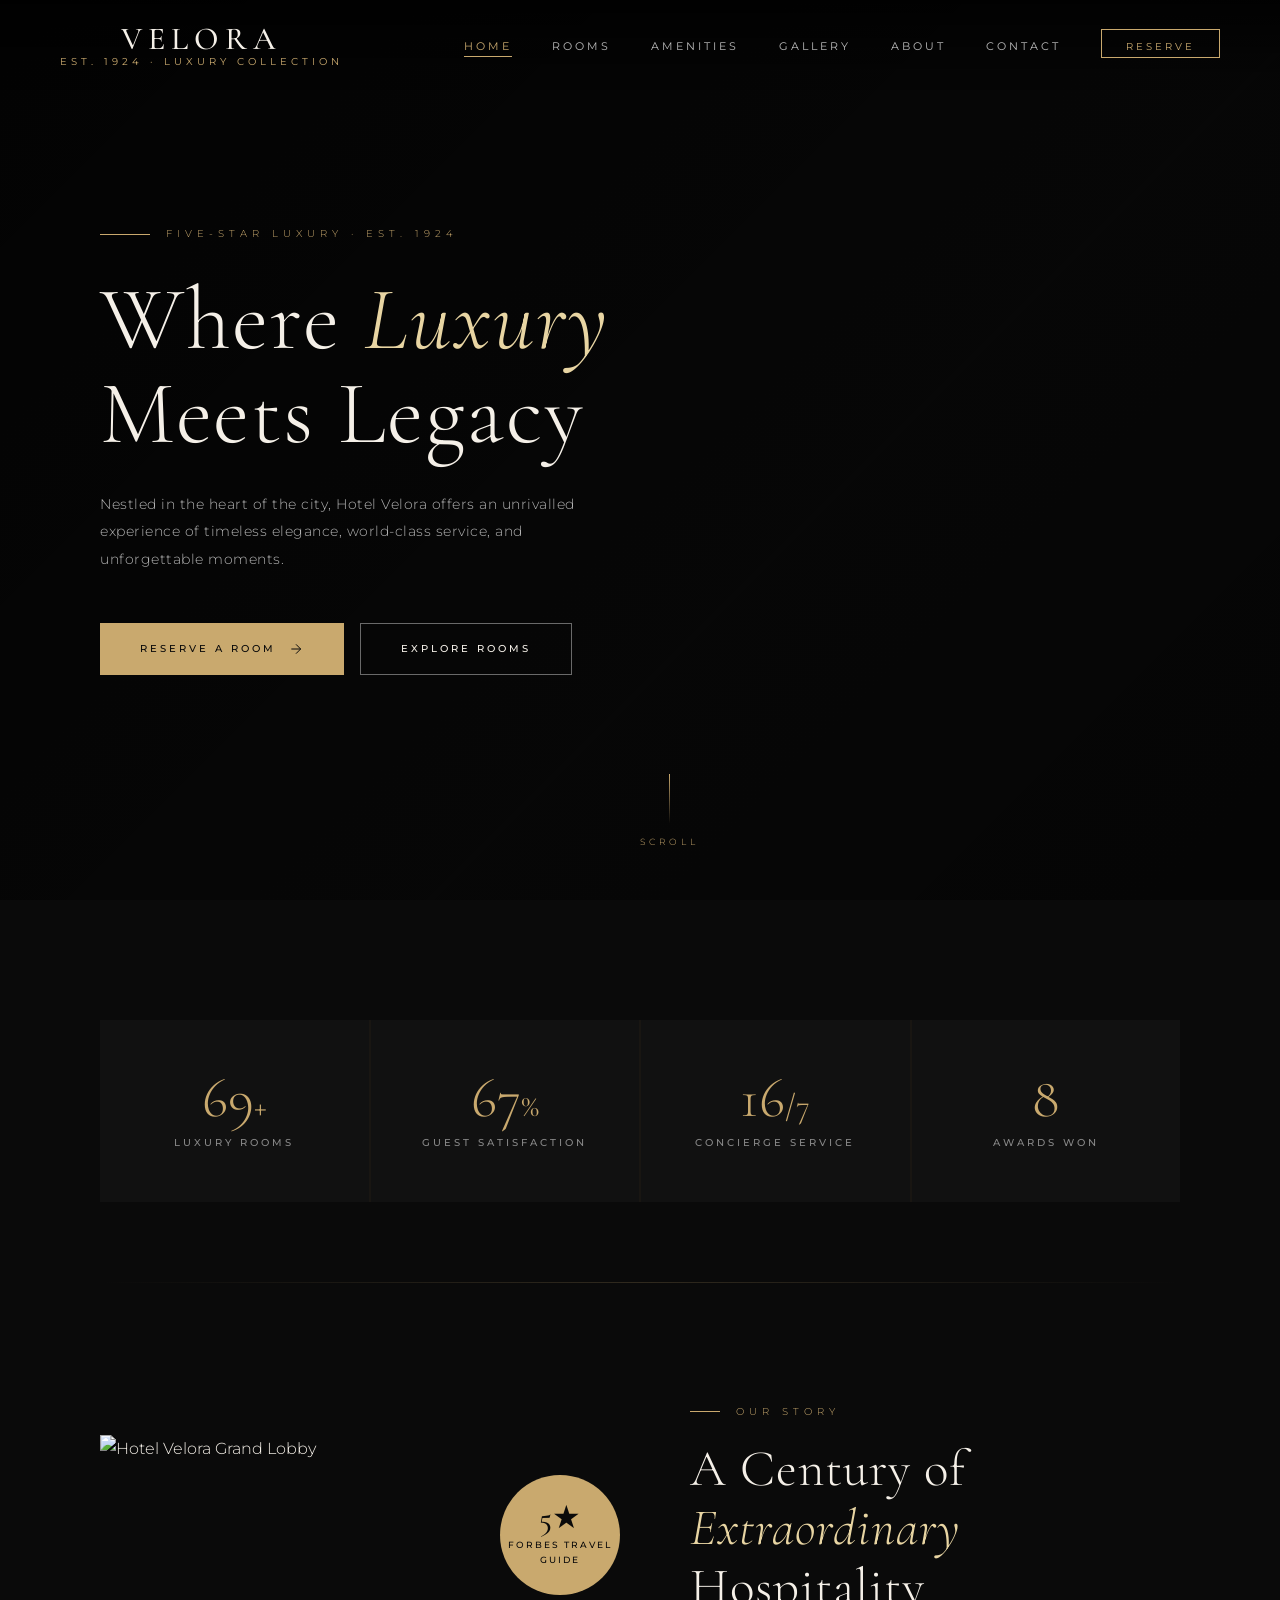
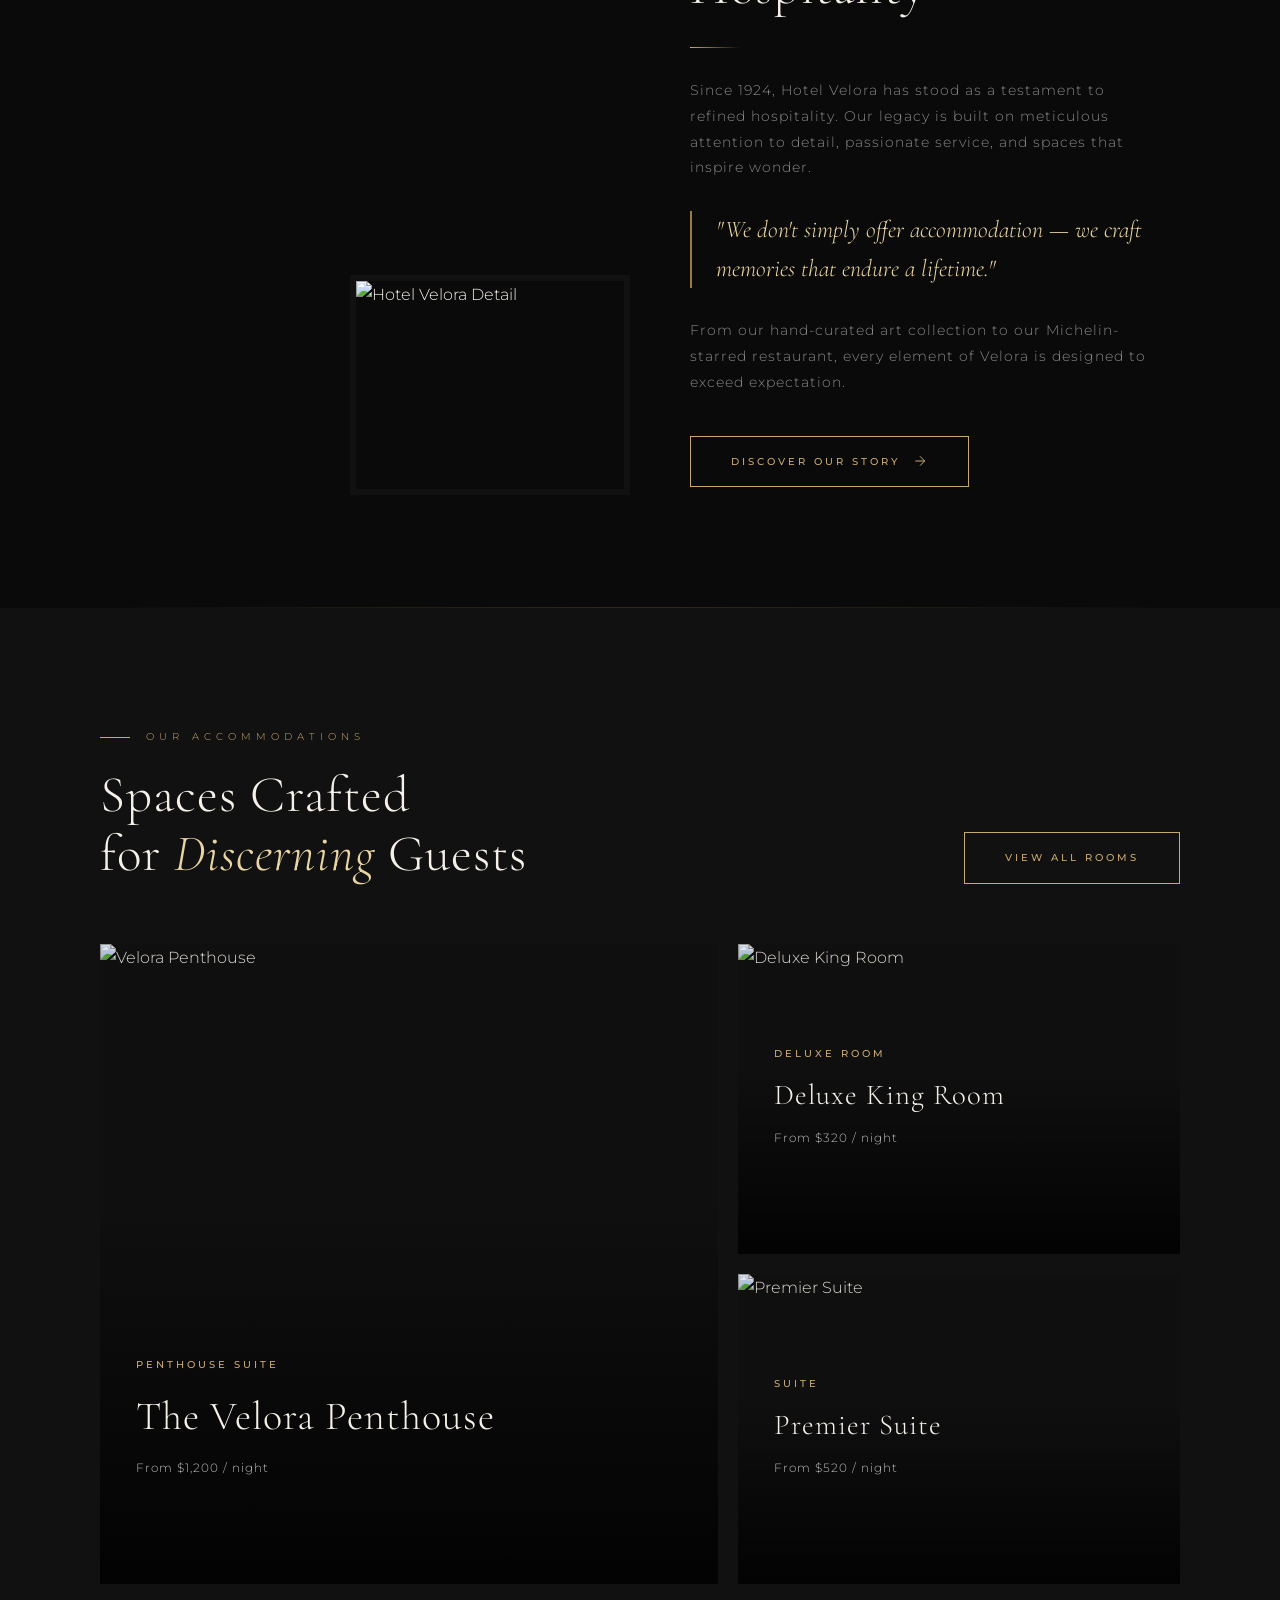
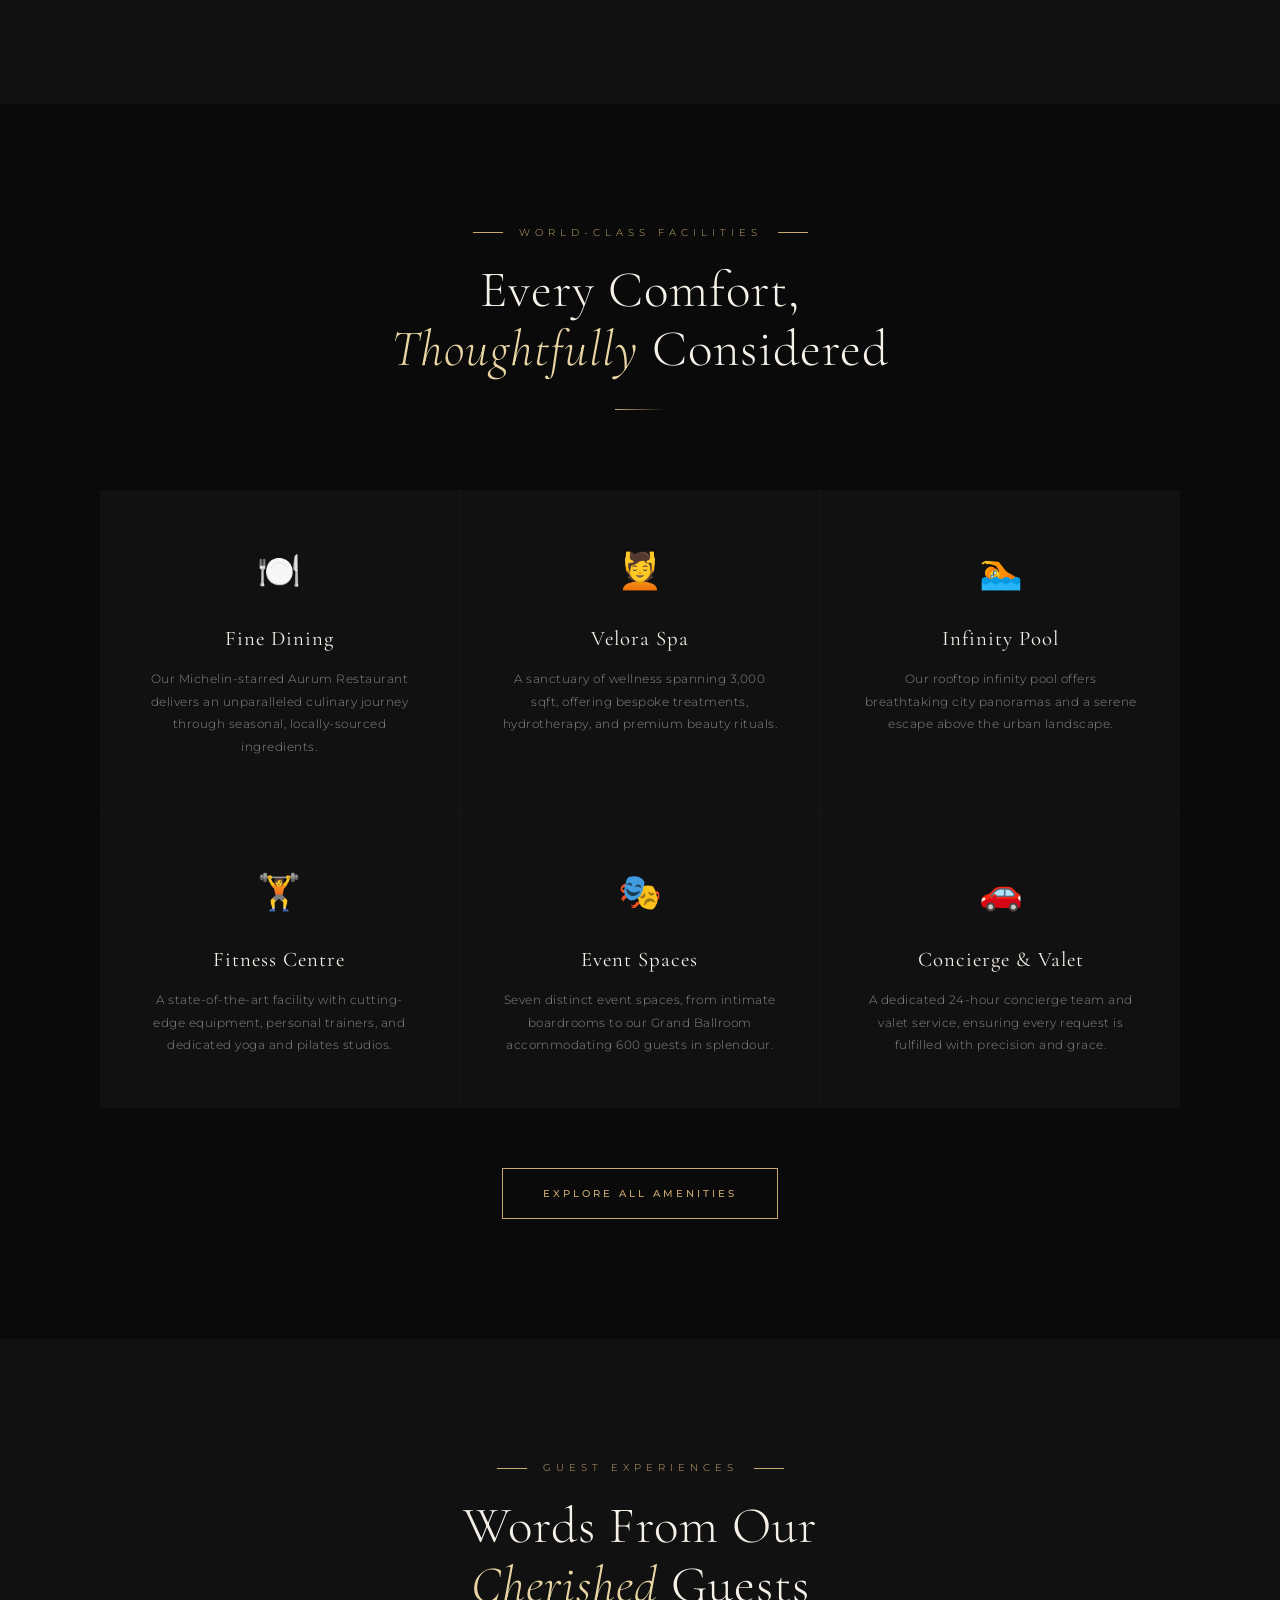
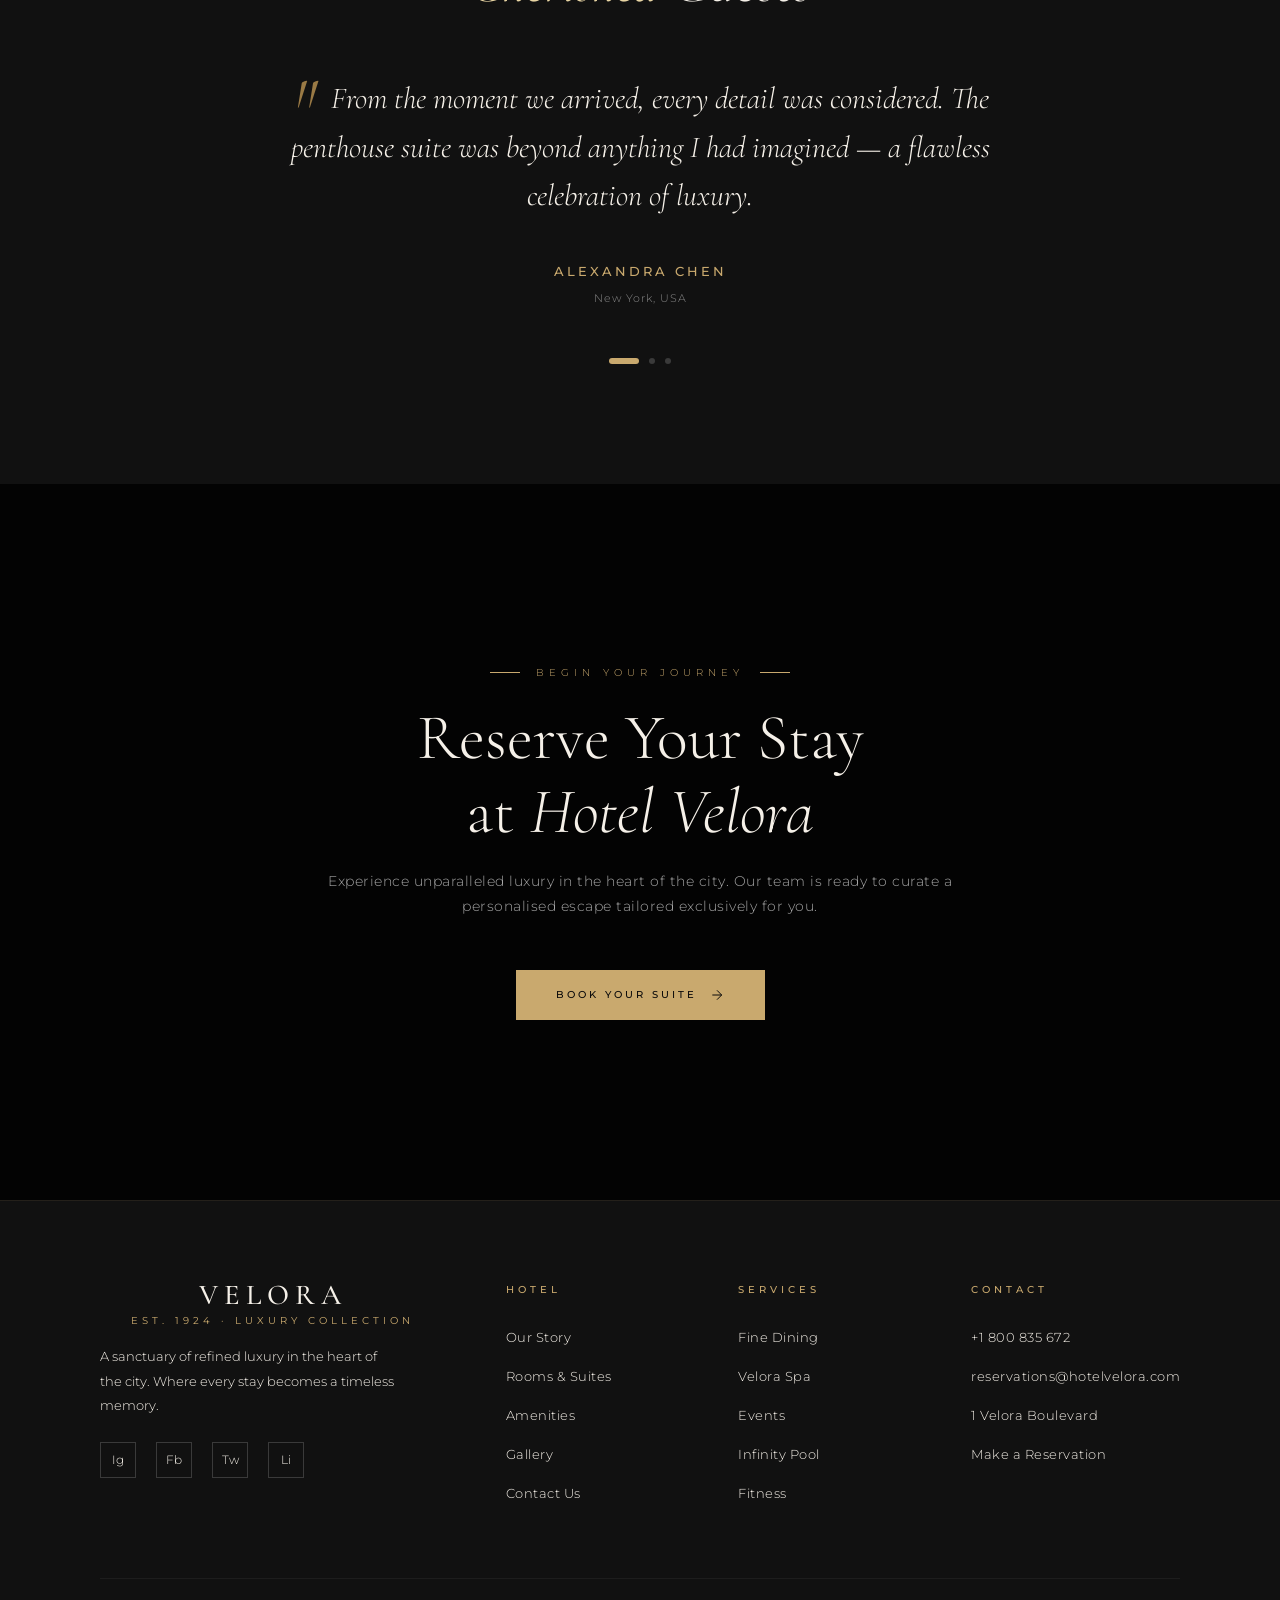
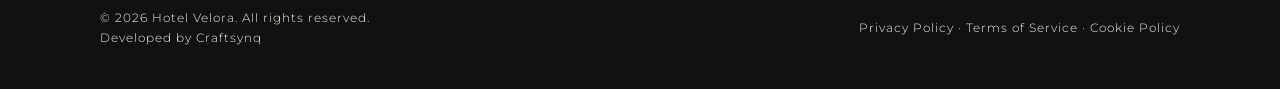
==== commit d5140391: "Add files via upload" ====
--- a/index.html
+++ b/index.html
@@ -547,8 +547,40 @@
     }
 
     @media (max-width: 768px) {
-      .hero-content { padding: 0 24px; }
-      .hero-booking { padding: 0 24px; transform: none; position: relative; margin-top: 40px; }
+      .hero-content { 
+        padding: 1rem  0 25px;
+        display: flex;
+        flex-direction: column;
+        justify-content: center;
+        align-items: center; 
+      }
+      .hero-desc {
+        text-align: center;
+        color: var(--white);
+        padding: 0 5px;
+        font-weight: 500;
+      }
+      .hero-actions {
+        display: flex;
+        flex-direction: column;
+      }
+      .amenity-desc {
+        color: var(--white);
+      }
+      .footer-grid {
+        text-align: center;
+      }
+      .social-links {
+        display: flex;
+        flex-direction: row;
+        justify-content: center;
+        align-items: center;
+      }
+      .footer-desc-main {
+        margin: 0 auto;
+      }
+      
+      /* .hero-booking { padding: 0 24px; transform: none; position: relative; margin-top: 40px; } */
       .stats-section, .about-section, .rooms-section, .amenities-section, .testimonials-section, .cta-section { padding: 60px 24px; }
       .stats-grid { grid-template-columns: repeat(2, 1fr); }
       .rooms-grid { grid-template-columns: 1fr; }
@@ -614,7 +646,7 @@
     </div>
 
     <!-- Booking Bar -->
-    <div class="hero-booking">
+    <!-- <div class="hero-booking">
       <div class="booking-bar" id="homepage-booking">
         <div class="booking-field">
           <label for="hp-checkin">Check In</label>
@@ -648,7 +680,7 @@
           <span>Check Availability</span>
         </button>
       </div>
-    </div>
+    </div> -->
 
     <!-- Scroll Indicator -->
     <div class="hero-scroll">
@@ -875,7 +907,7 @@
           <span class="logo-name">Velora</span>
           <span class="logo-tagline">Est. 1924 · Luxury Collection</span>
         </div>
-        <p>A sanctuary of refined luxury in the heart of the city. Where every stay becomes a timeless memory.</p>
+        <p class="footer-desc-main">A sanctuary of refined luxury in the heart of the city. Where every stay becomes a timeless memory.</p>
         <div class="social-links" style="margin-top:24px;">
           <a href="#" aria-label="Instagram">Ig</a>
           <a href="#" aria-label="Facebook">Fb</a>
@@ -914,7 +946,7 @@
       </div>
     </div>
     <div class="footer-bottom">
-      <p>© <span class="current-year"></span> Hotel Velora. All rights reserved.</p>
+      <p>© <span class="current-year"></span> Hotel Velora. All rights reserved.<br> Developed by <a href="https://craftsynq.com/">Craftsynq</a></p>
       <p>Privacy Policy · Terms of Service · Cookie Policy</p>
     </div>
   </footer>
--- a/css/style.css
+++ b/css/style.css
@@ -208,7 +208,7 @@
   flex-direction: column;
   align-items: center;
   justify-content: center;
-  gap: 40px;
+  gap: 15px;
 }
 
 .mobile-menu.open { display: flex; }
@@ -479,7 +479,7 @@
 
 .footer-brand p {
   font-size: 0.8rem;
-  color: var(--grey);
+  color: var(--white);
   line-height: 1.9;
   margin-top: 20px;
   max-width: 300px;
@@ -500,7 +500,7 @@
 
 .footer-col ul li a {
   font-size: 0.8rem;
-  color: var(--grey);
+  color: var(--white);
   transition: var(--transition-fast);
   letter-spacing: 0.5px;
 }
@@ -517,7 +517,7 @@
 
 .footer-bottom p {
   font-size: 0.72rem;
-  color: var(--mid);
+  color: var(--white);
   letter-spacing: 1px;
 }
 
@@ -533,7 +533,7 @@
   align-items: center;
   justify-content: center;
   font-size: 0.75rem;
-  color: var(--grey);
+  color: var(--white);
   transition: var(--transition-fast);
   letter-spacing: 0;
 }
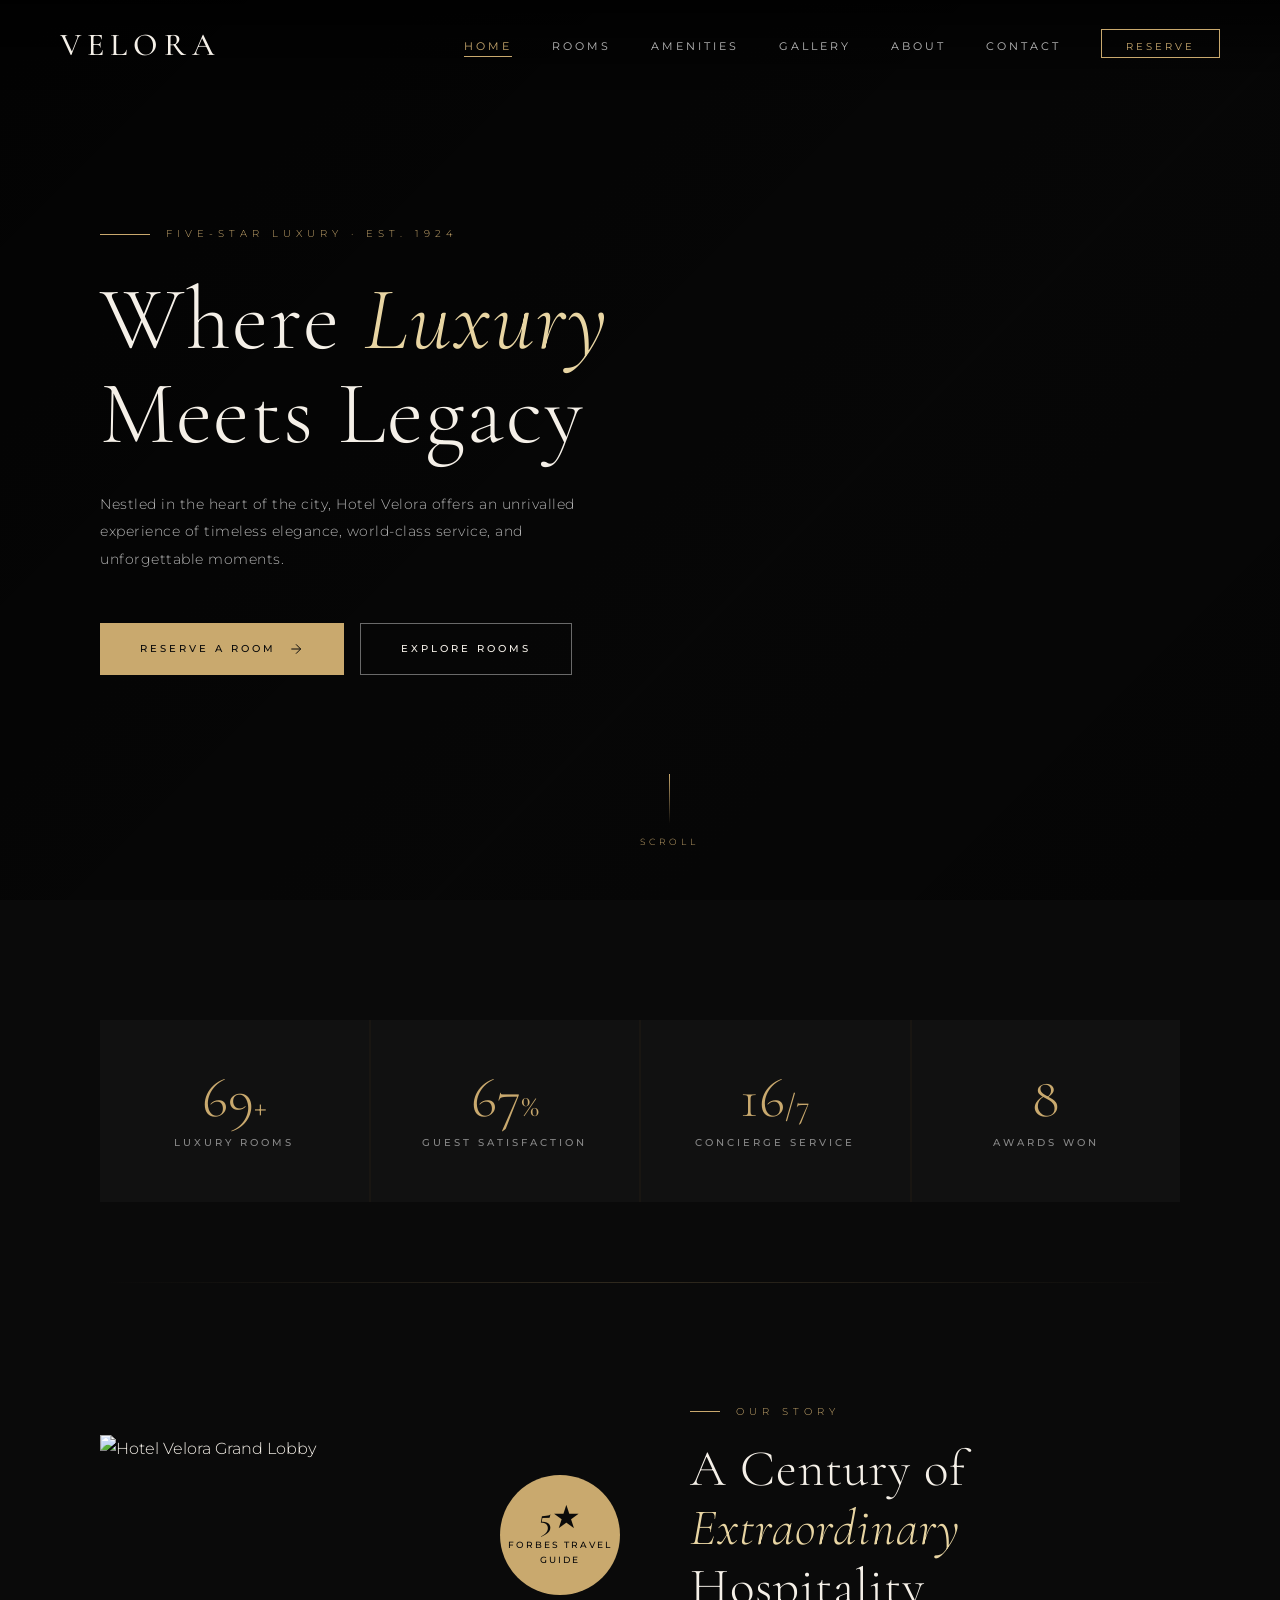
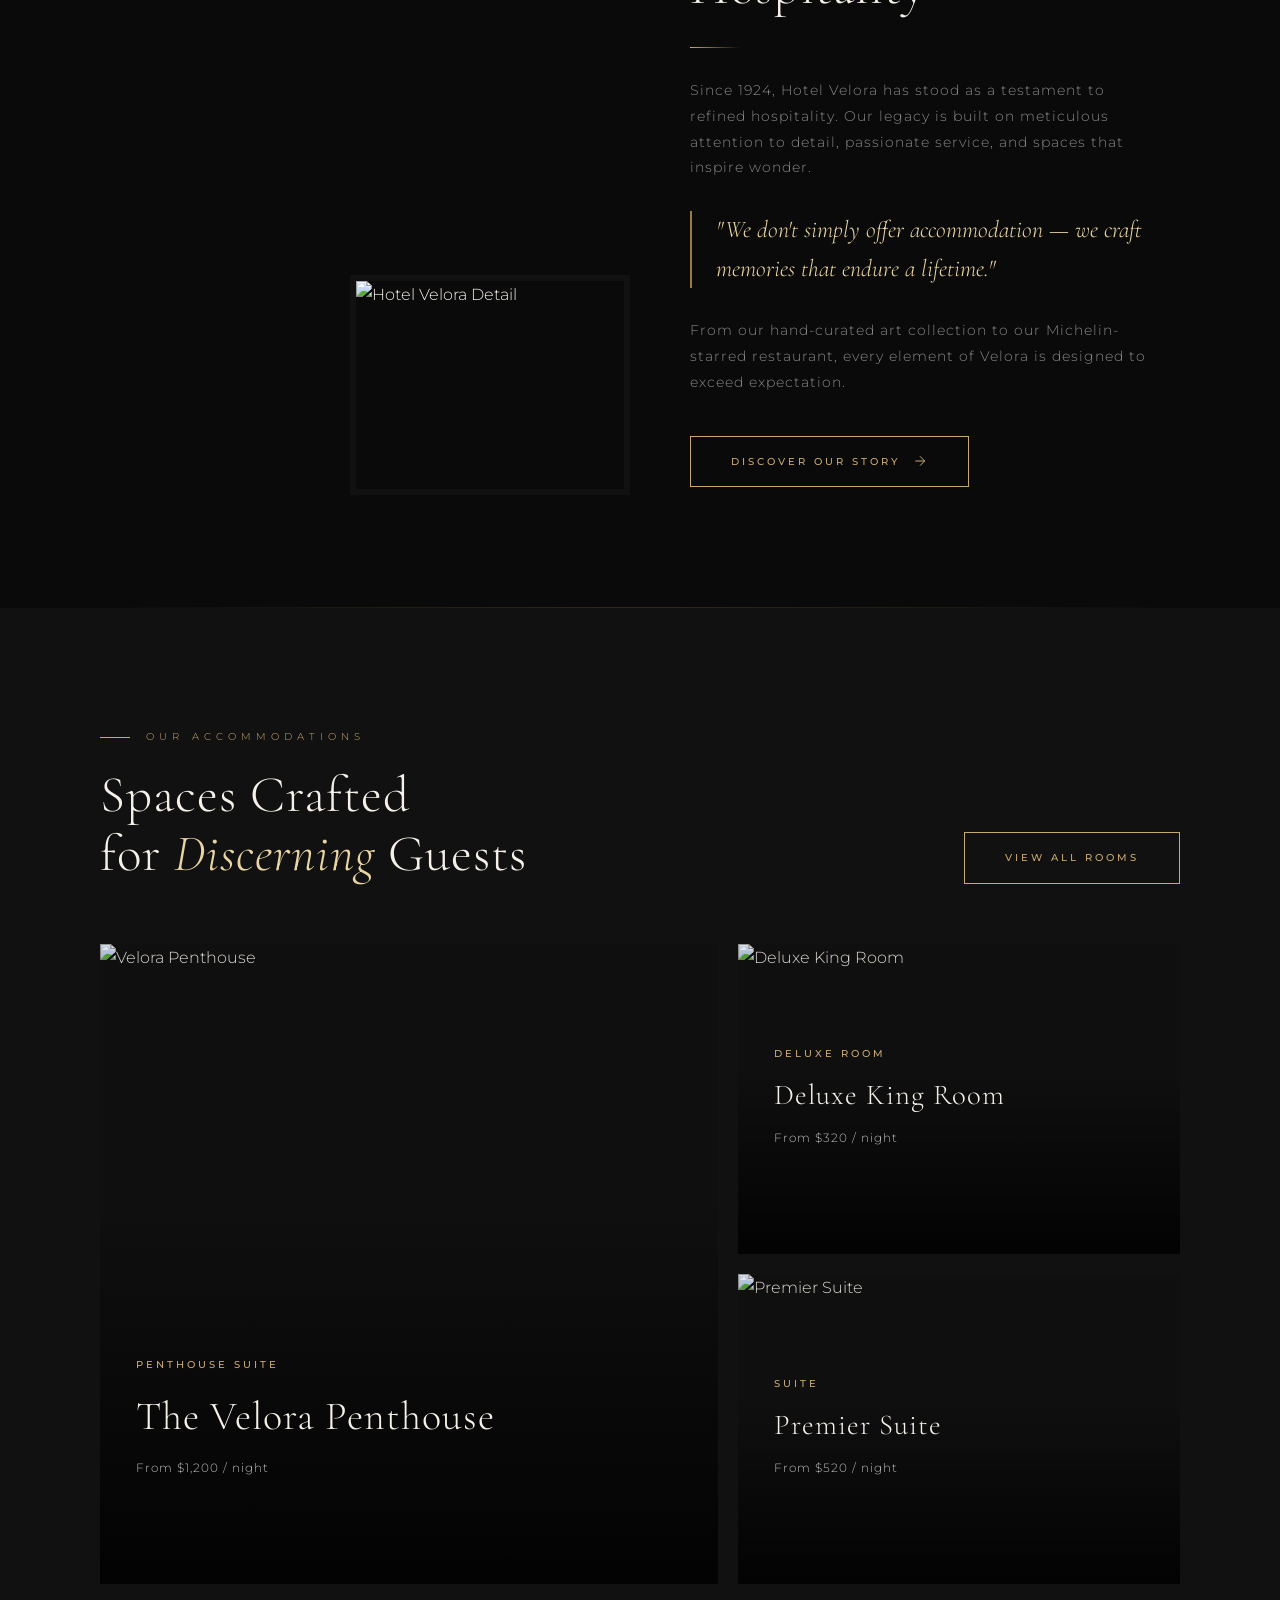
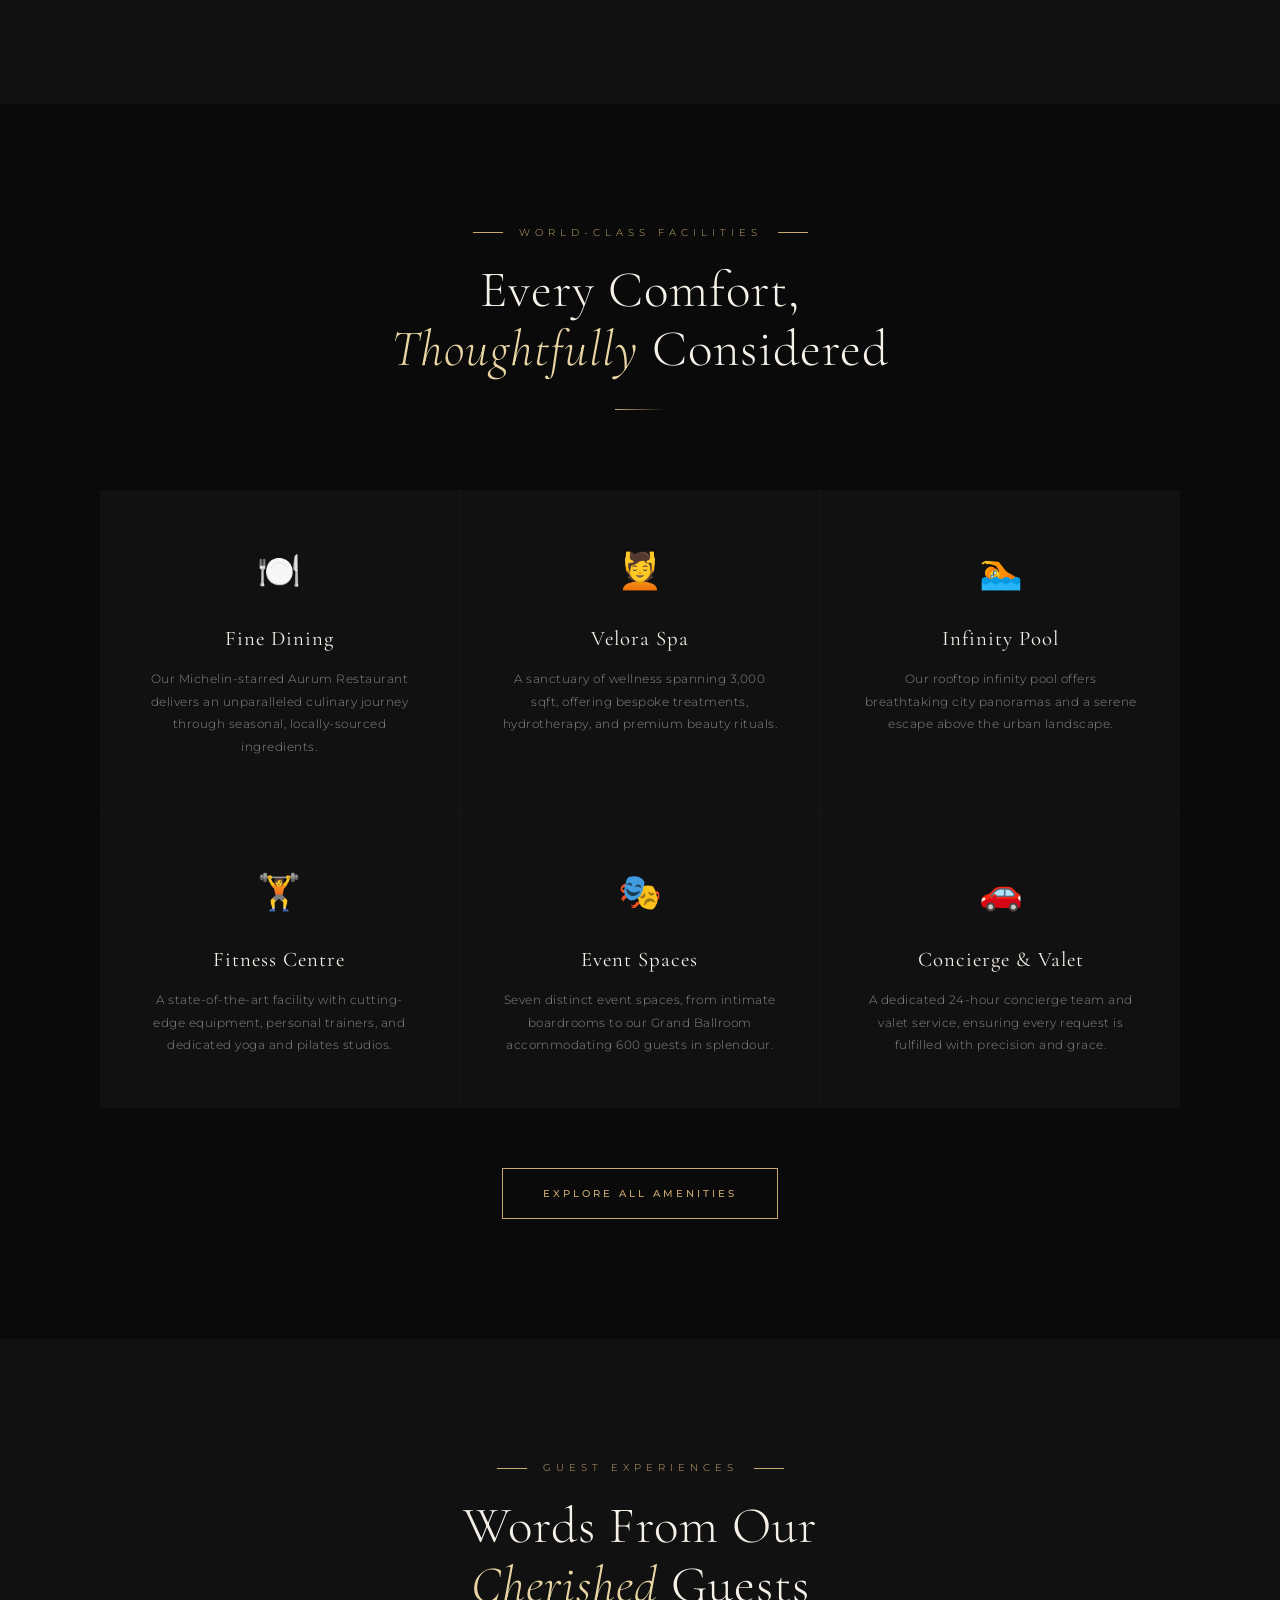
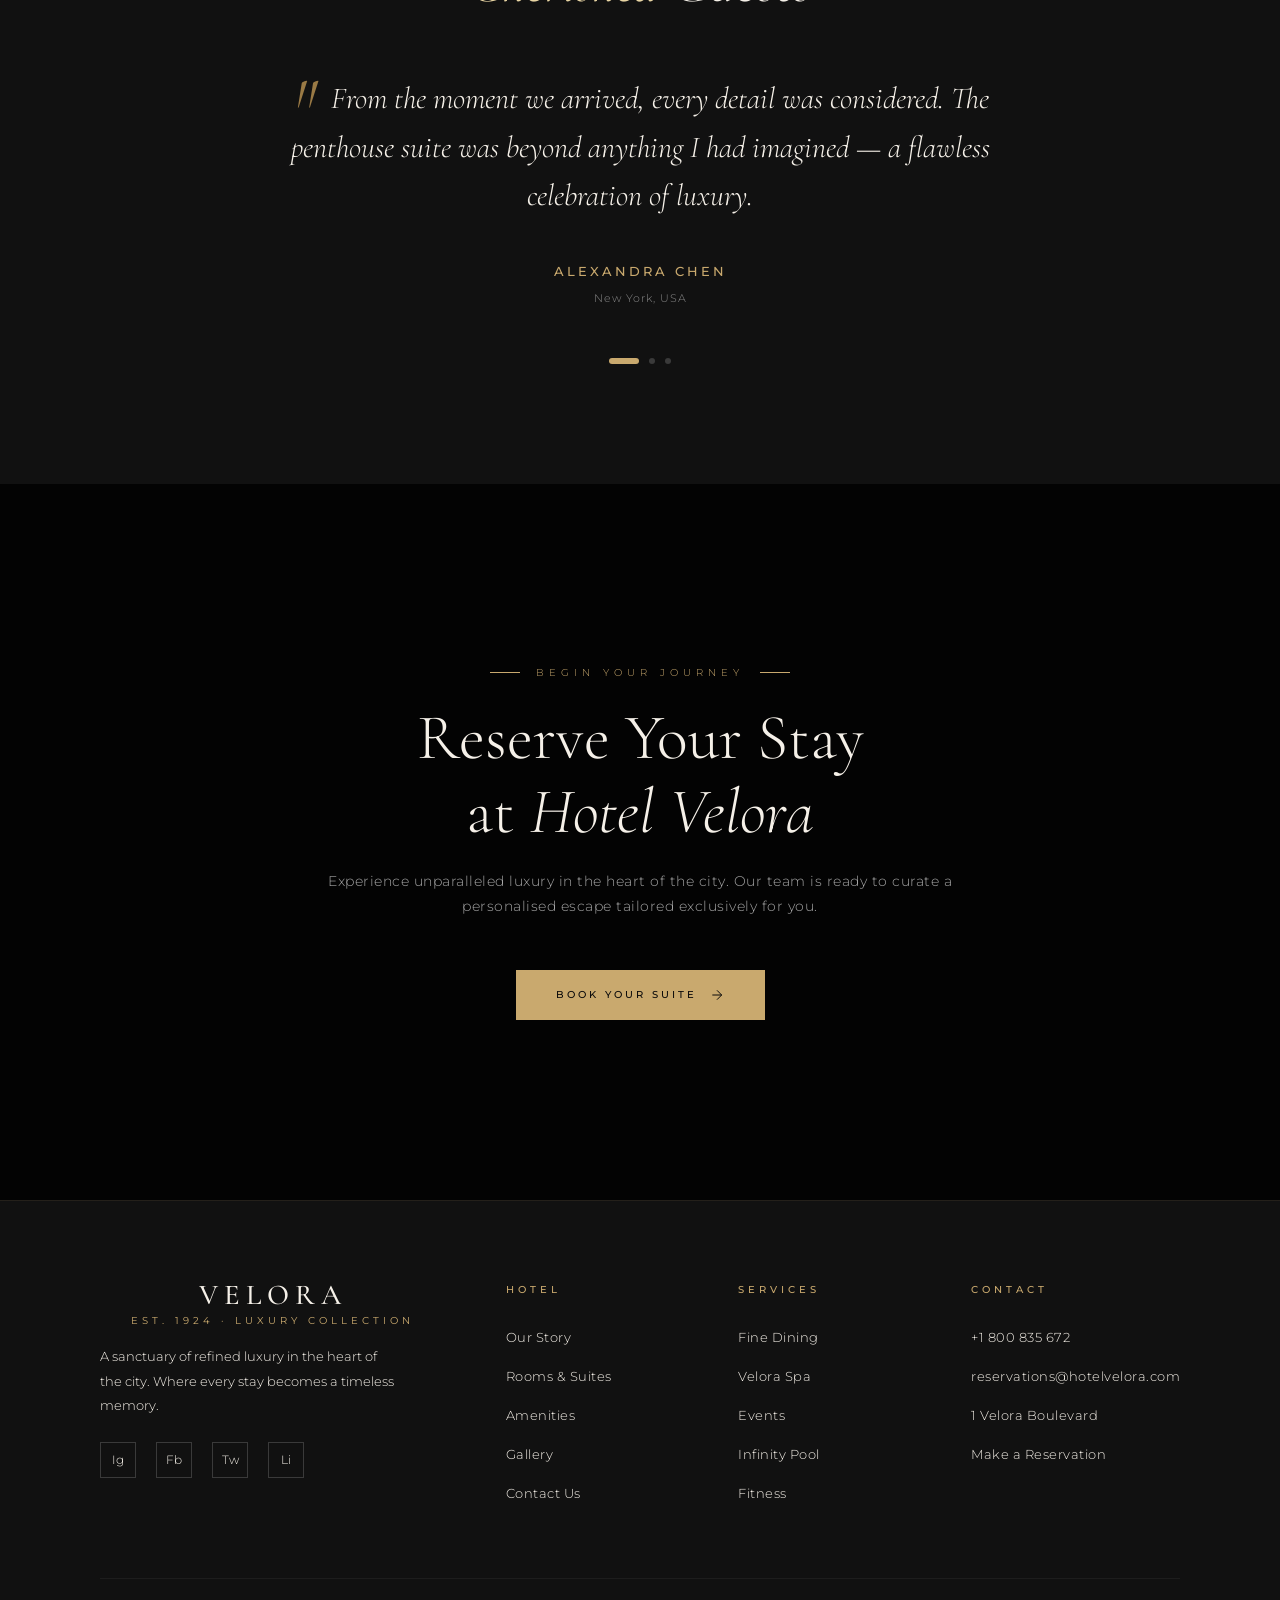
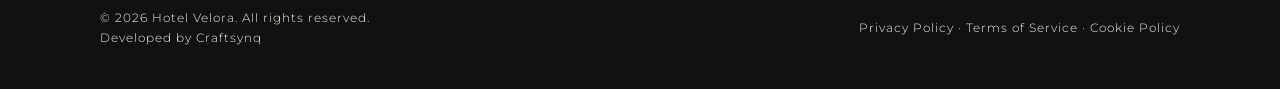
==== commit edda9d83: "Add files via upload" ====
--- a/index.html
+++ b/index.html
@@ -598,7 +598,7 @@
     <div class="navbar-inner">
       <a href="index.html" class="logo">
         <span class="logo-name">Velora</span>
-        <span class="logo-tagline">Est. 1924 · Luxury Collection</span>
+        <!-- <span class="logo-tagline">Est. 1924 · Luxury Collection</span> -->
       </a>
       <ul class="nav-links">
         <li><a href="index.html" class="active">Home</a></li>
--- a/css/style.css
+++ b/css/style.css
@@ -54,6 +54,7 @@
   line-height: 1.7;
   overflow-x: hidden;
   -webkit-font-smoothing: antialiased;
+  width: 100vw;
 }
 
 ::selection {
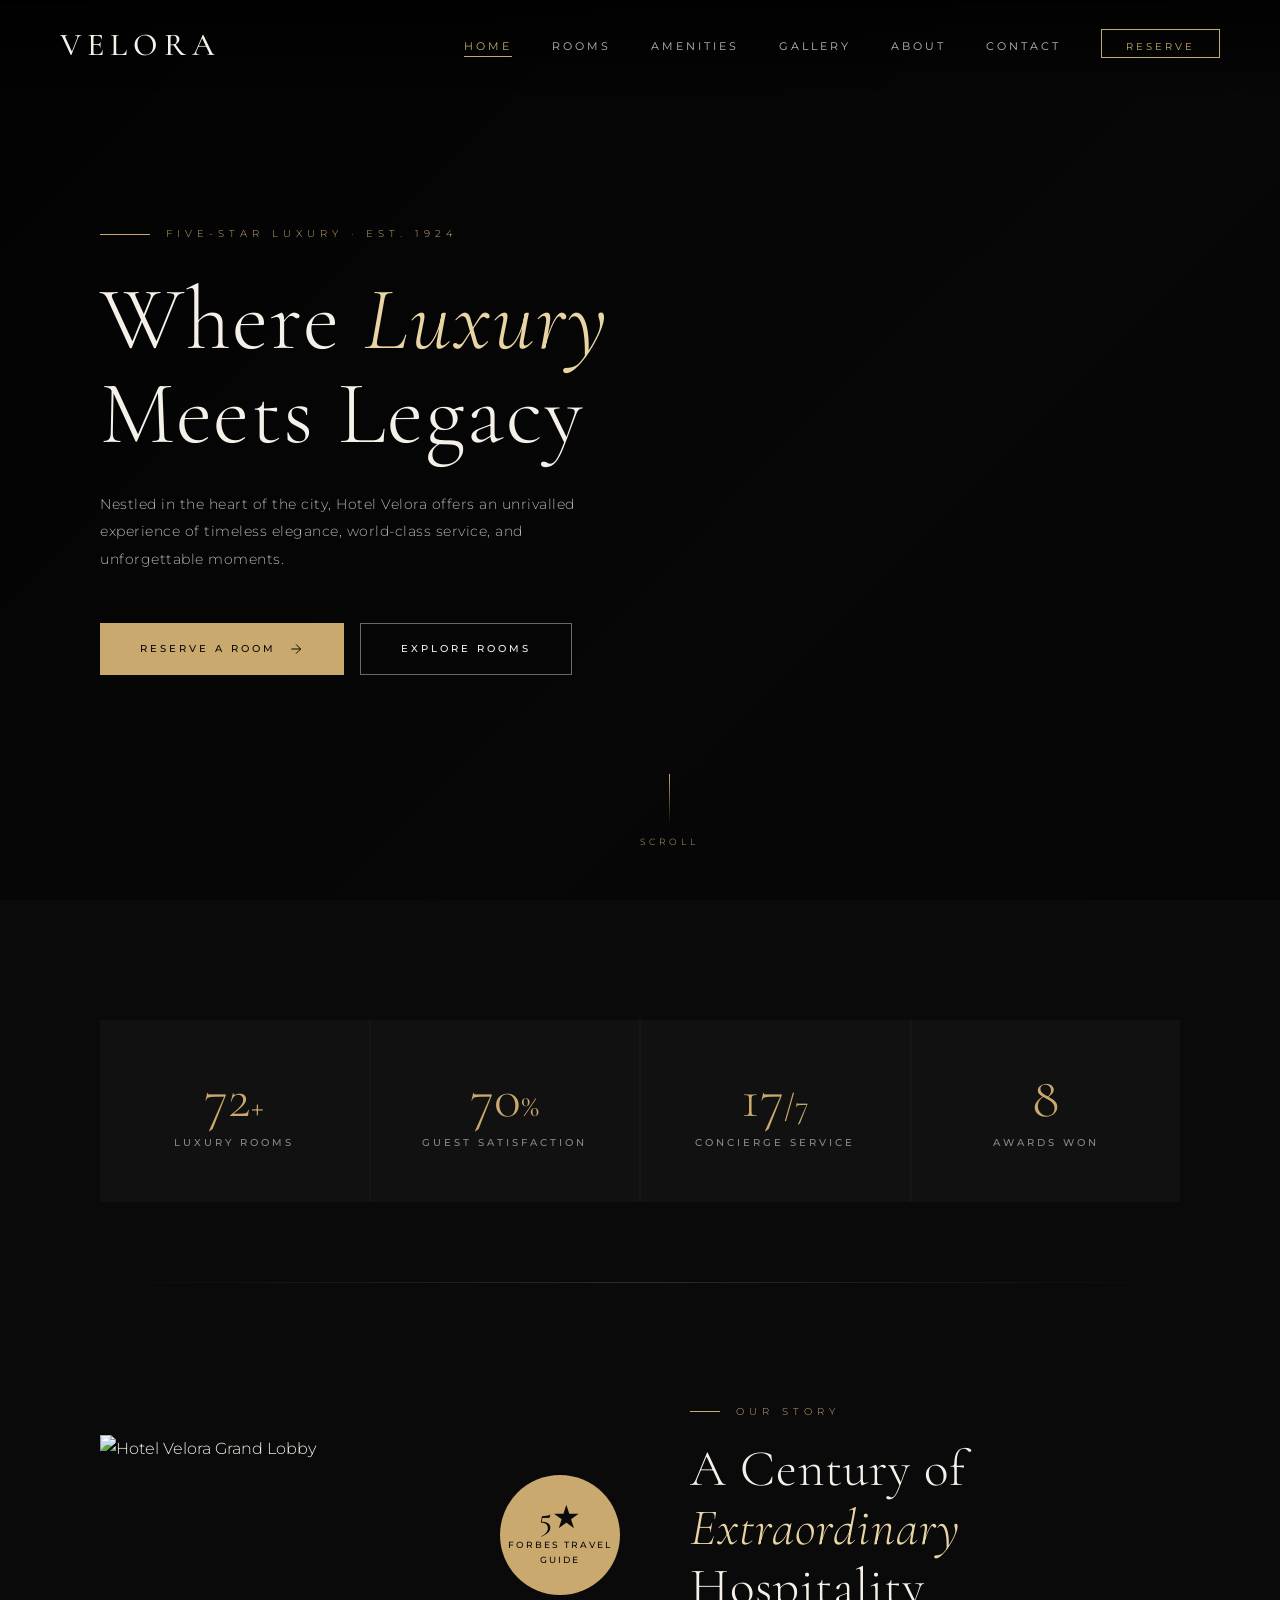
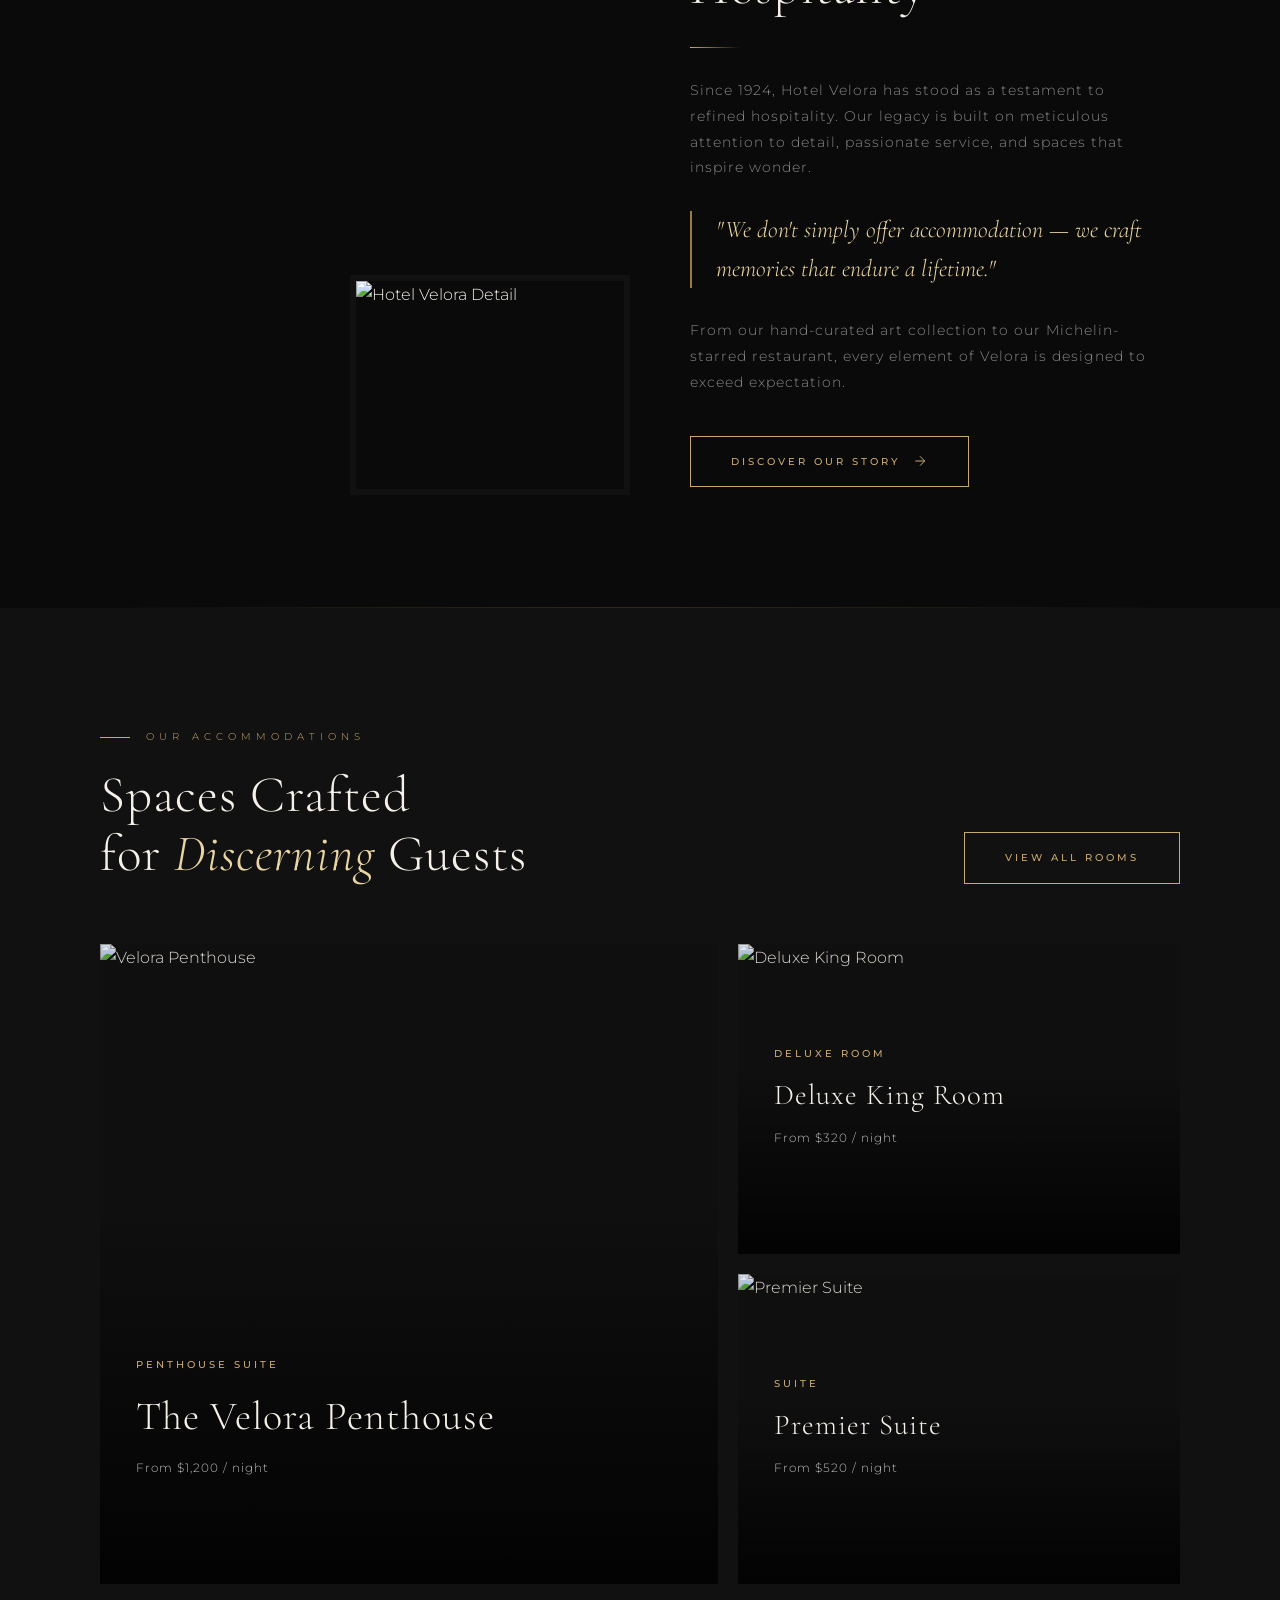
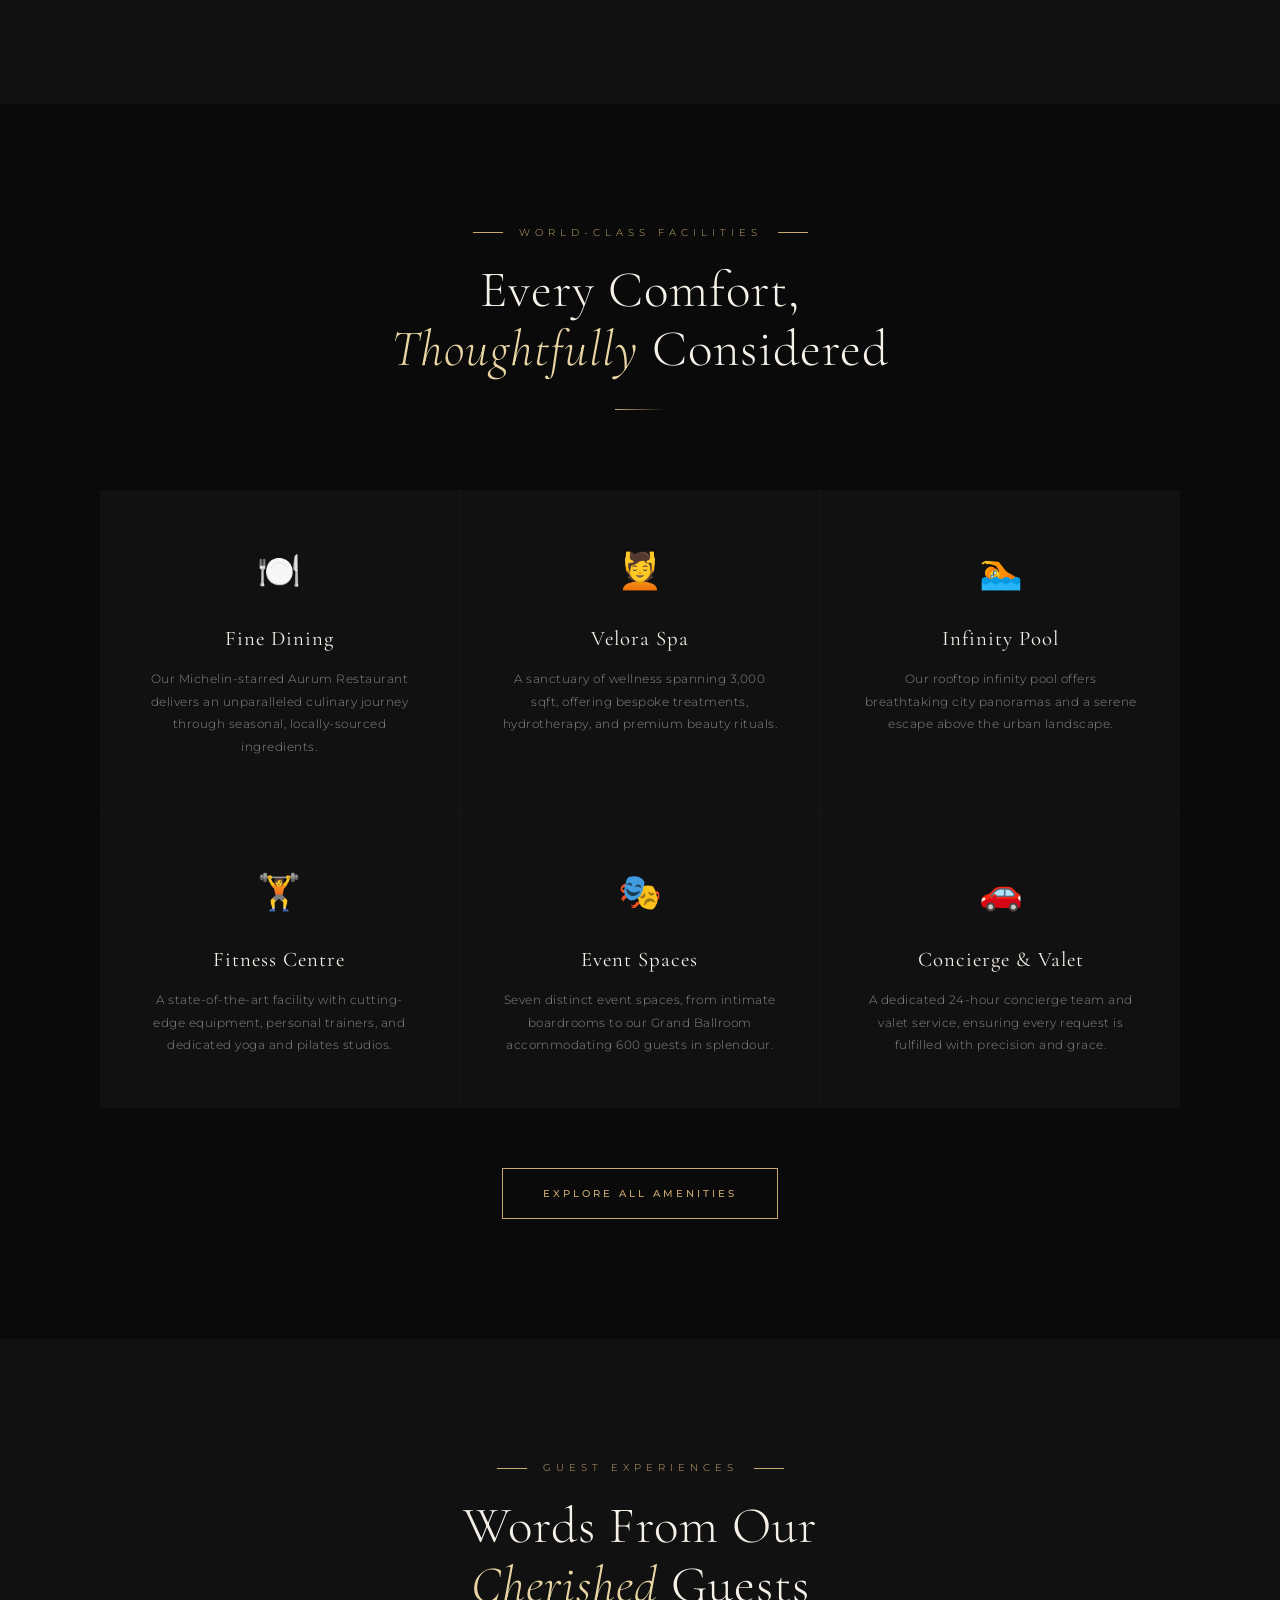
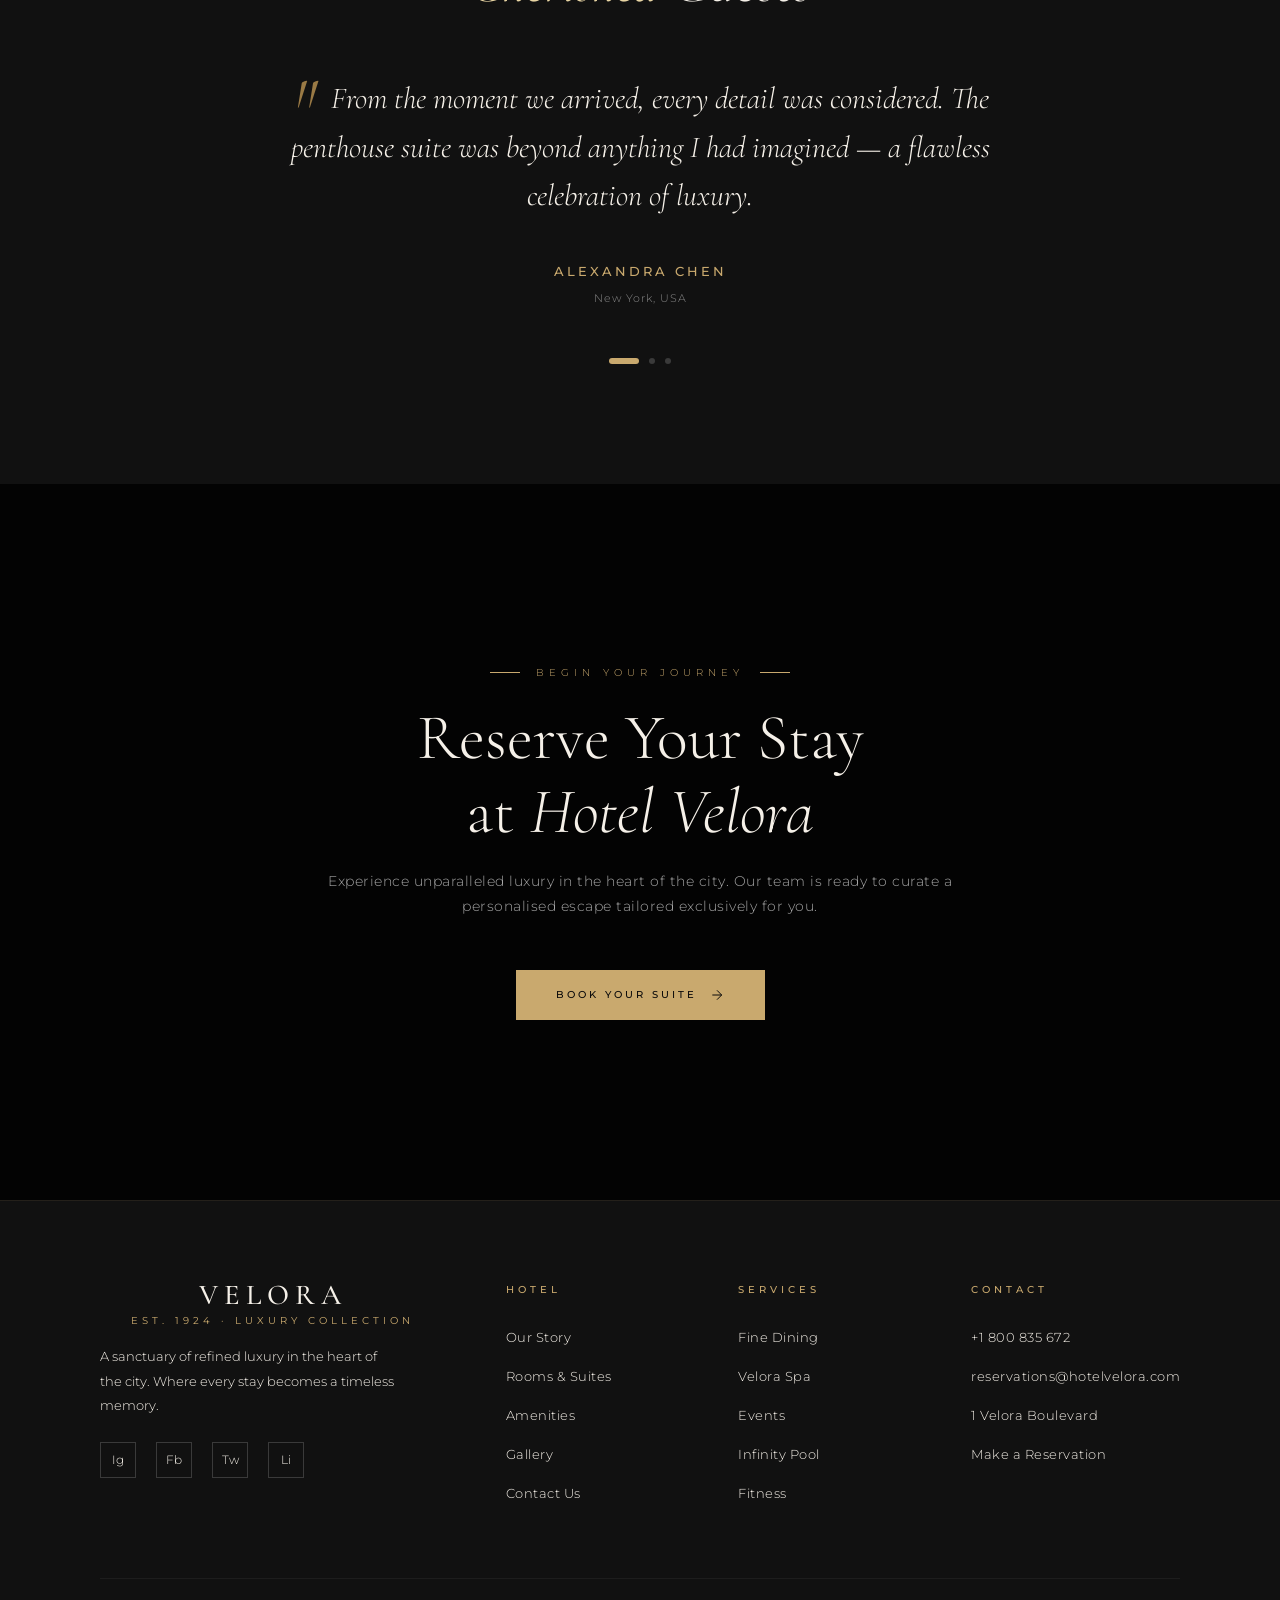
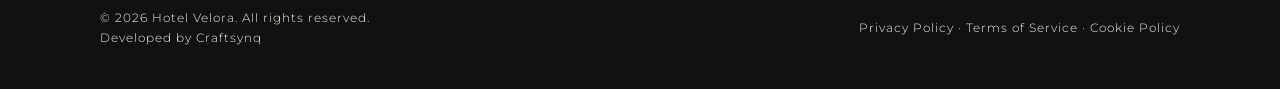
==== commit d1821c30: "Add files via upload" ====
--- a/index.html
+++ b/index.html
@@ -547,6 +547,11 @@
     }
 
     @media (max-width: 768px) {
+      body {
+        width: 100%;
+        overflow-x: hidden;
+        margin: 0 auto;
+      }
       .hero-content { 
         padding: 1rem  0 25px;
         display: flex;
--- a/css/style.css
+++ b/css/style.css
@@ -637,6 +637,11 @@
 
 @media (max-width: 768px) {
   :root { --nav-height: 70px; }
+  body {
+    width: 100%;
+    overflow-x: hidden;
+    margin: 0 auto;
+  }
   .section { padding: 80px 24px; }
   .section-sm { padding: 50px 24px; }
   .navbar { padding: 0 24px; }
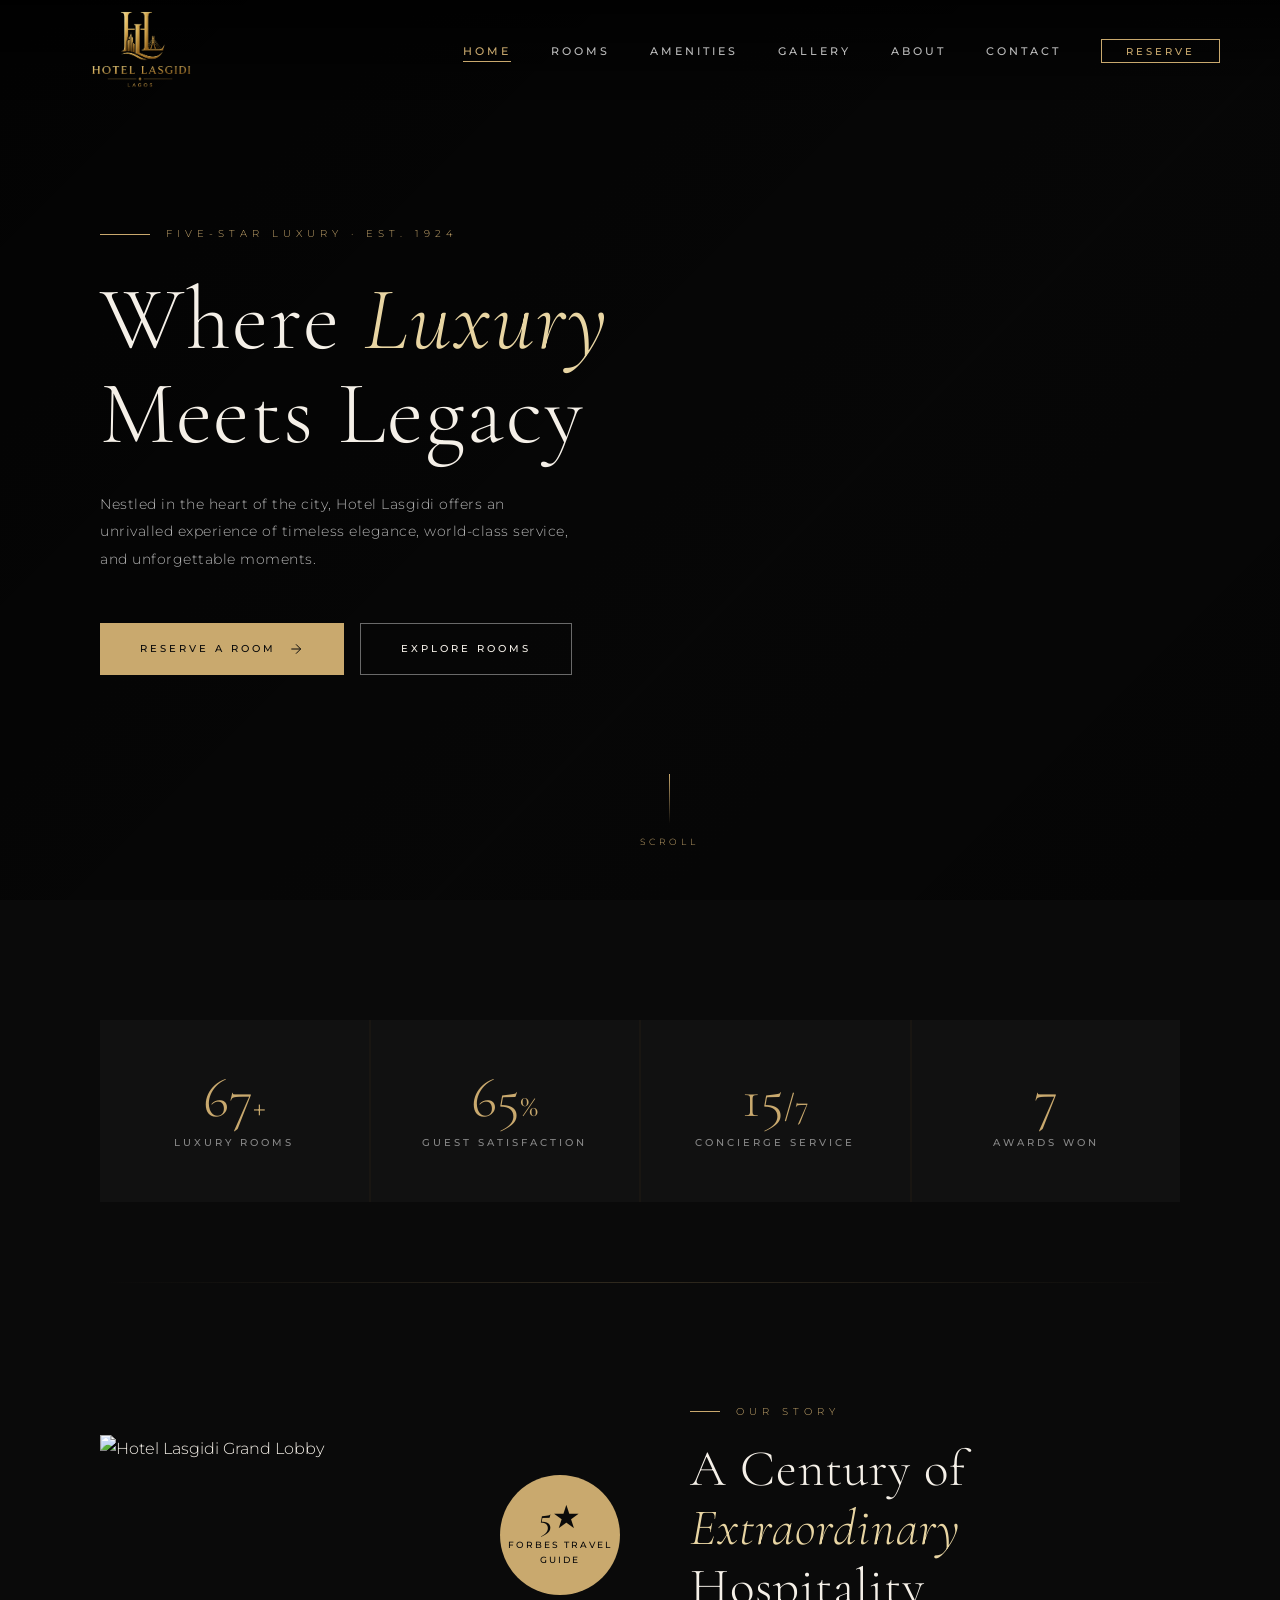
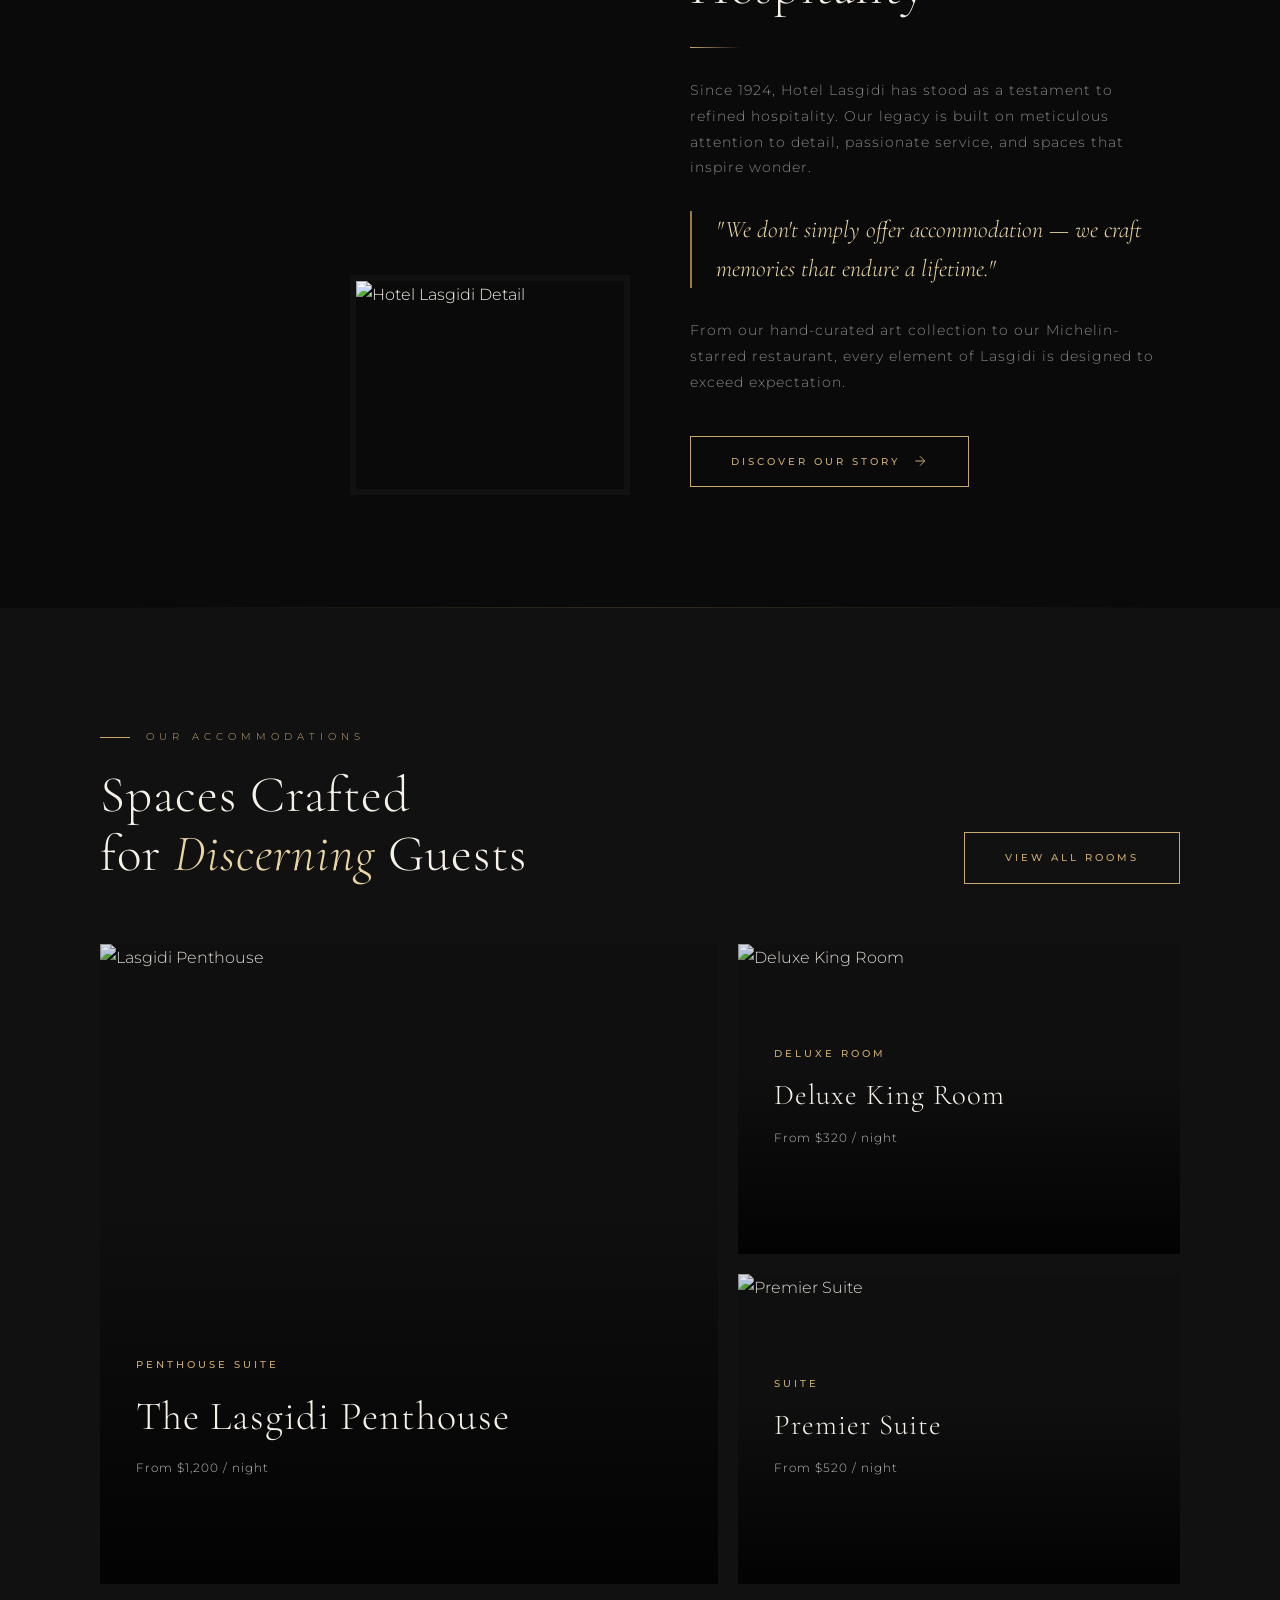
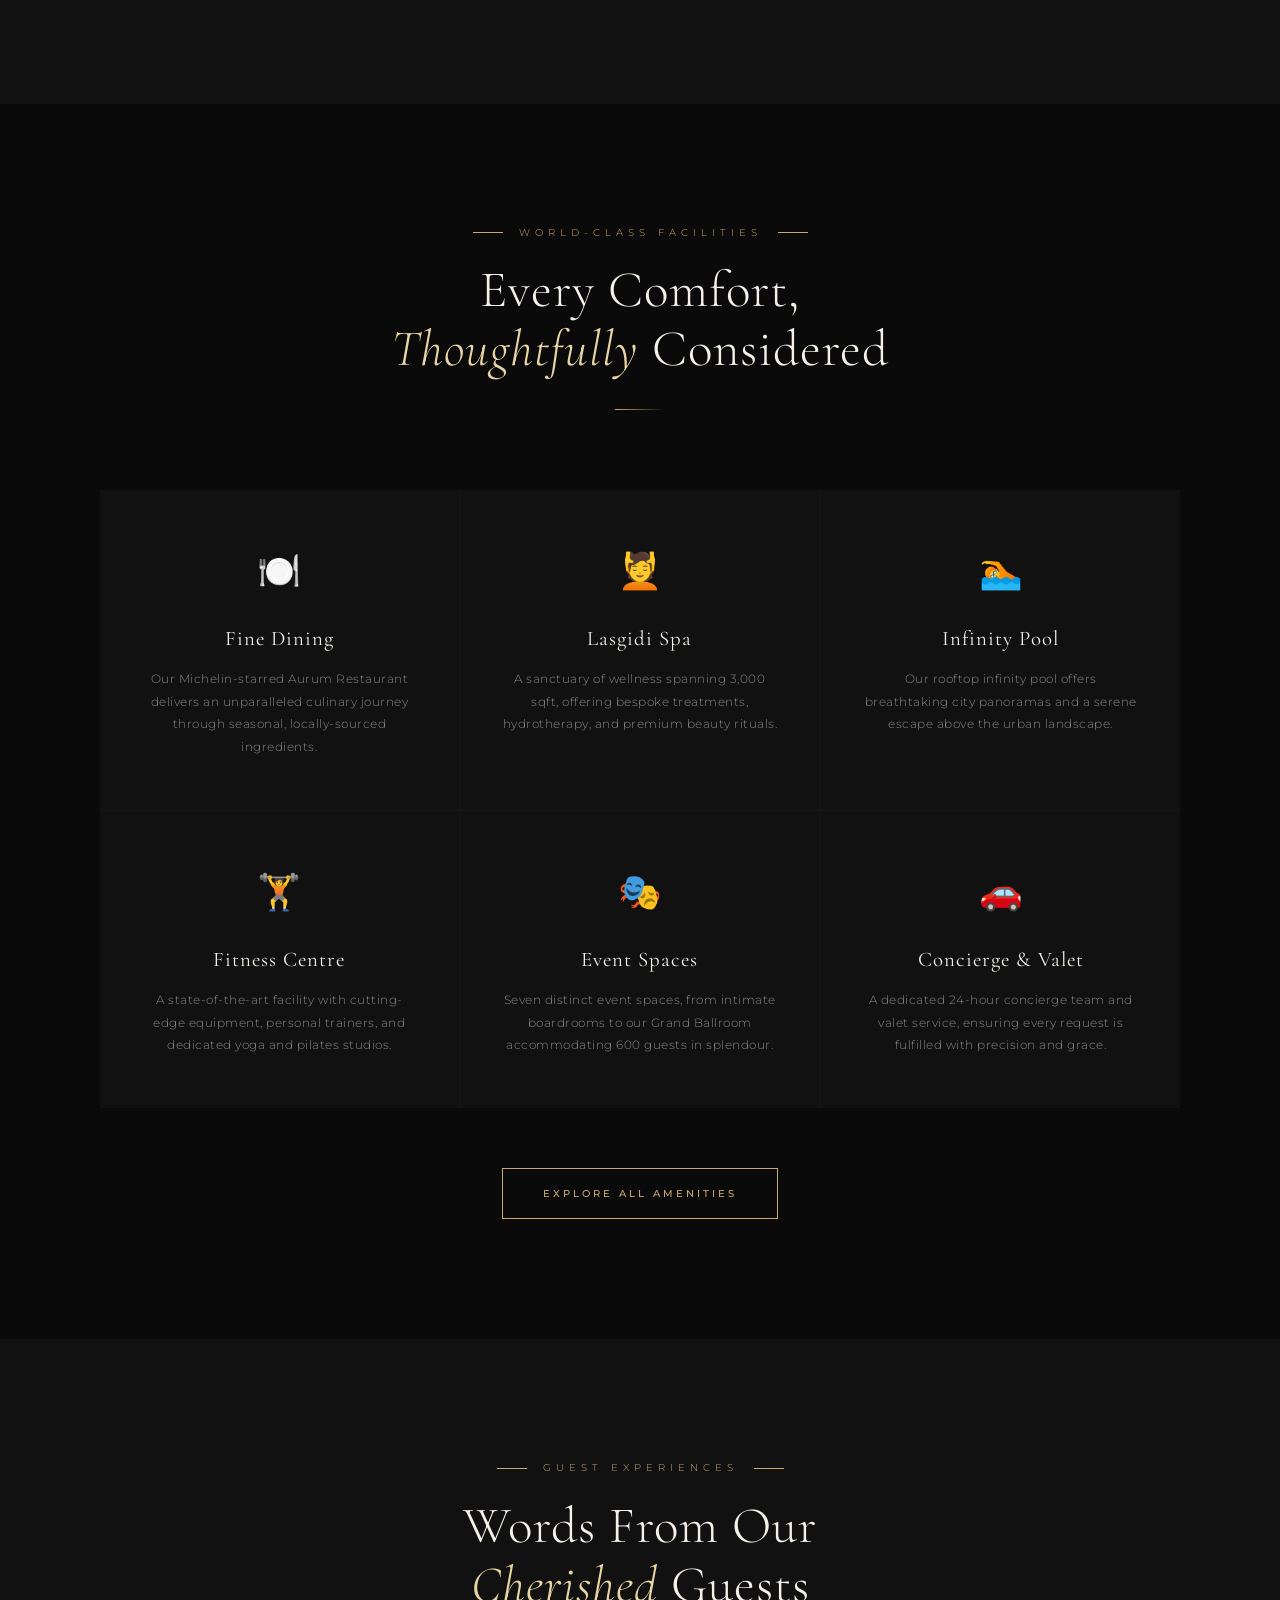
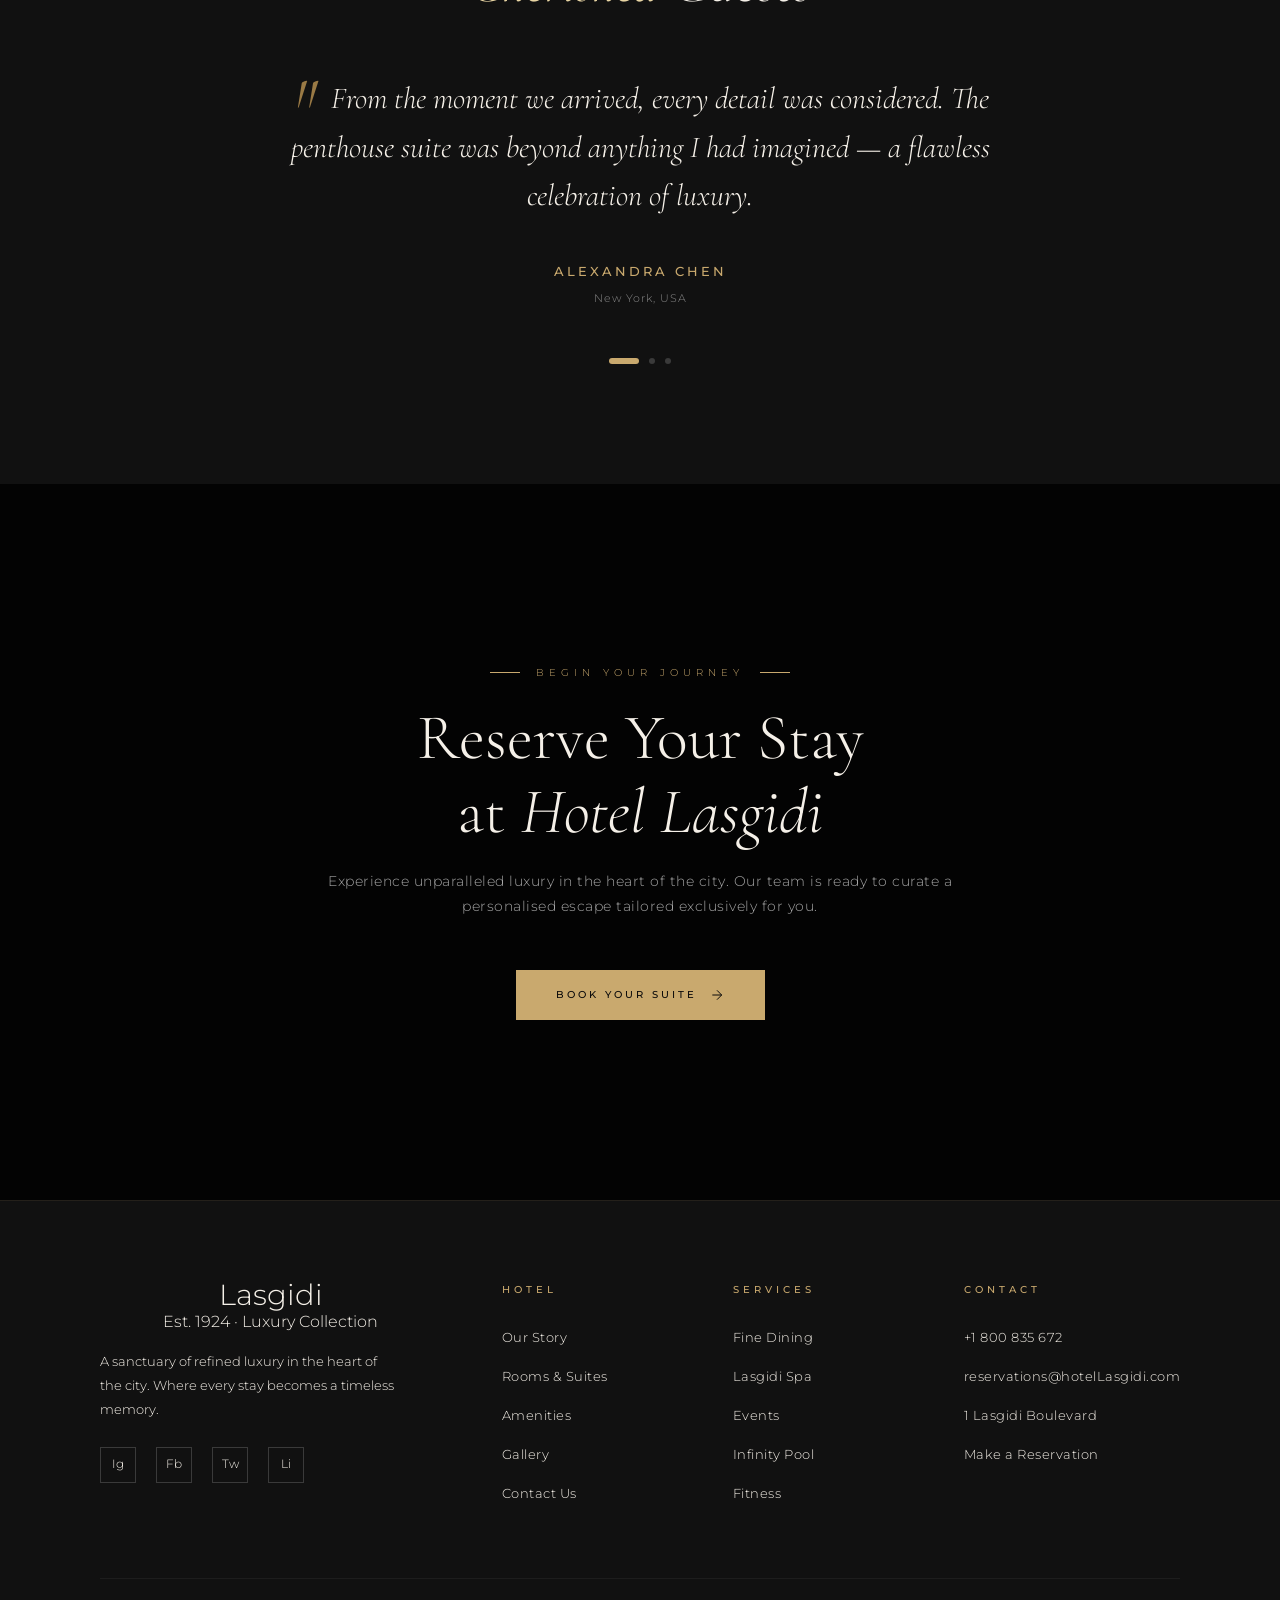
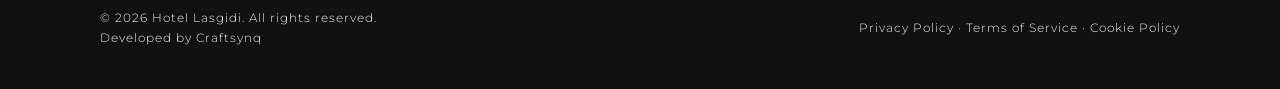
==== commit 6d126abe: "Add files via upload" ====
--- a/index.html
+++ b/index.html
@@ -3,8 +3,8 @@
 <head>
   <meta charset="UTF-8" />
   <meta name="viewport" content="width=device-width, initial-scale=1.0" />
-  <meta name="description" content="Hotel Velora — A sanctuary of refined luxury. Experience world-class hospitality, exquisite dining, and timeless elegance." />
-  <title>Hotel Velora — Luxury Redefined</title>
+  <meta name="description" content="Hotel Lasgidi — A sanctuary of refined luxury. Experience world-class hospitality, exquisite dining, and timeless elegance." />
+  <title>Hotel Lasgidi — Luxury Redefined</title>
   <link rel="stylesheet" href="css/style.css" />
   <link rel="stylesheet" href="css/booking.css" />
   <style>
@@ -602,8 +602,7 @@
   <nav class="navbar transparent" data-transparent>
     <div class="navbar-inner">
       <a href="index.html" class="logo">
-        <span class="logo-name">Velora</span>
-        <!-- <span class="logo-tagline">Est. 1924 · Luxury Collection</span> -->
+        <img class="lasgidi-logo" src="images/hotel_lasgidi_transparent.png" alt="" srcset="">
       </a>
       <ul class="nav-links">
         <li><a href="index.html" class="active">Home</a></li>
@@ -639,7 +638,7 @@
       <div class="hero-eyebrow">Five-Star Luxury · Est. 1924</div>
       <h1>Where <em>Luxury</em><br>Meets Legacy</h1>
       <p class="hero-desc">
-        Nestled in the heart of the city, Hotel Velora offers an unrivalled experience of timeless elegance, world-class service, and unforgettable moments.
+        Nestled in the heart of the city, Hotel Lasgidi offers an unrivalled experience of timeless elegance, world-class service, and unforgettable moments.
       </p>
       <div class="hero-actions">
         <a href="booking.html" class="btn btn-gold">
@@ -722,8 +721,8 @@
   <section class="about-section">
     <div class="about-grid">
       <div class="about-image-wrap fade-in-left">
-        <img src="https://images.unsplash.com/photo-1566665797739-1674de7a421a?w=900&q=80" alt="Hotel Velora Grand Lobby" class="about-image-main" loading="lazy" />
-        <img src="https://images.unsplash.com/photo-1584132967334-10e028bd69f7?w=500&q=80" alt="Hotel Velora Detail" class="about-image-accent" loading="lazy" />
+        <img src="https://images.unsplash.com/photo-1566665797739-1674de7a421a?w=900&q=80" alt="Hotel Lasgidi Grand Lobby" class="about-image-main" loading="lazy" />
+        <img src="https://images.unsplash.com/photo-1584132967334-10e028bd69f7?w=500&q=80" alt="Hotel Lasgidi Detail" class="about-image-accent" loading="lazy" />
         <div class="about-award">
           <span class="about-award-num">5★</span>
           <span class="about-award-label">Forbes Travel Guide</span>
@@ -734,13 +733,13 @@
         <h2 class="section-title">A Century of<br><em>Extraordinary</em> Hospitality</h2>
         <div class="gold-line"></div>
         <p class="section-subtitle">
-          Since 1924, Hotel Velora has stood as a testament to refined hospitality. Our legacy is built on meticulous attention to detail, passionate service, and spaces that inspire wonder.
+          Since 1924, Hotel Lasgidi has stood as a testament to refined hospitality. Our legacy is built on meticulous attention to detail, passionate service, and spaces that inspire wonder.
         </p>
         <blockquote class="about-quote">
           "We don't simply offer accommodation — we craft memories that endure a lifetime."
         </blockquote>
         <p class="section-subtitle">
-          From our hand-curated art collection to our Michelin-starred restaurant, every element of Velora is designed to exceed expectation.
+          From our hand-curated art collection to our Michelin-starred restaurant, every element of Lasgidi is designed to exceed expectation.
         </p>
         <div class="mt-40">
           <a href="about.html" class="btn btn-outline">
@@ -766,12 +765,12 @@
 
     <div class="rooms-grid">
       <div class="room-card room-card-featured fade-in">
-        <img src="https://images.unsplash.com/photo-1611892440504-42a792e24d32?w=900&q=80" alt="Velora Penthouse" class="room-card-img" loading="lazy" />
+        <img src="https://images.unsplash.com/photo-1611892440504-42a792e24d32?w=900&q=80" alt="Lasgidi Penthouse" class="room-card-img" loading="lazy" />
         <div class="room-card-overlay">
           <div class="room-card-type">Penthouse Suite</div>
-          <div class="room-card-name">The Velora Penthouse</div>
+          <div class="room-card-name">The Lasgidi Penthouse</div>
           <div class="room-card-price">From $1,200 / night</div>
-          <a href="room-detail.html?id=velora-penthouse" class="btn btn-gold room-card-cta">
+          <a href="room-detail.html?id=Lasgidi-penthouse" class="btn btn-gold room-card-cta">
             <span>Reserve Now</span>
           </a>
         </div>
@@ -819,7 +818,7 @@
       </div>
       <div class="amenity-item fade-in" data-delay="2">
         <span class="amenity-icon">💆</span>
-        <div class="amenity-name">Velora Spa</div>
+        <div class="amenity-name">Lasgidi Spa</div>
         <p class="amenity-desc">A sanctuary of wellness spanning 3,000 sqft, offering bespoke treatments, hydrotherapy, and premium beauty rituals.</p>
       </div>
       <div class="amenity-item fade-in" data-delay="3">
@@ -866,7 +865,7 @@
       </div>
       <div class="testimonial-slide">
         <div class="testimonial-quote">
-          Hotel Velora redefined what a five-star experience means to me. The staff anticipate your every need before you even realise it yourself.
+          Hotel Lasgidi redefined what a five-star experience means to me. The staff anticipate your every need before you even realise it yourself.
         </div>
         <div class="testimonial-author">
           <div class="testimonial-name">James Harrington</div>
@@ -895,7 +894,7 @@
     <div class="cta-bg"></div>
     <div class="cta-content fade-in">
       <div class="section-eyebrow centered">Begin Your Journey</div>
-      <h2>Reserve Your Stay<br>at <em>Hotel Velora</em></h2>
+      <h2>Reserve Your Stay<br>at <em>Hotel Lasgidi</em></h2>
       <p>Experience unparalleled luxury in the heart of the city. Our team is ready to curate a personalised escape tailored exclusively for you.</p>
       <a href="booking.html" class="btn btn-gold">
         <span>Book Your Suite</span>
@@ -909,7 +908,7 @@
     <div class="footer-grid">
       <div class="footer-brand">
         <div class="logo">
-          <span class="logo-name">Velora</span>
+          <span class="logo-name">Lasgidi</span>
           <span class="logo-tagline">Est. 1924 · Luxury Collection</span>
         </div>
         <p class="footer-desc-main">A sanctuary of refined luxury in the heart of the city. Where every stay becomes a timeless memory.</p>
@@ -934,7 +933,7 @@
         <h4>Services</h4>
         <ul>
           <li><a href="amenities.html#dining">Fine Dining</a></li>
-          <li><a href="amenities.html#spa">Velora Spa</a></li>
+          <li><a href="amenities.html#spa">Lasgidi Spa</a></li>
           <li><a href="amenities.html#events">Events</a></li>
           <li><a href="amenities.html#pool">Infinity Pool</a></li>
           <li><a href="amenities.html#fitness">Fitness</a></li>
@@ -944,14 +943,14 @@
         <h4>Contact</h4>
         <ul>
           <li><a href="tel:+1800835672">+1 800 835 672</a></li>
-          <li><a href="mailto:reservations@hotelvelora.com">reservations@hotelvelora.com</a></li>
-          <li><a href="contact.html">1 Velora Boulevard</a></li>
+          <li><a href="mailto:reservations@hotelLasgidi.com">reservations@hotelLasgidi.com</a></li>
+          <li><a href="contact.html">1 Lasgidi Boulevard</a></li>
           <li><a href="booking.html">Make a Reservation</a></li>
         </ul>
       </div>
     </div>
     <div class="footer-bottom">
-      <p>© <span class="current-year"></span> Hotel Velora. All rights reserved.<br> Developed by <a href="https://craftsynq.com/">Craftsynq</a></p>
+      <p>© <span class="current-year"></span> Hotel Lasgidi. All rights reserved.<br> Developed by <a href="https://craftsynq.com/">Craftsynq</a></p>
       <p>Privacy Policy · Terms of Service · Cookie Policy</p>
     </div>
   </footer>
--- a/css/style.css
+++ b/css/style.css
@@ -1,5 +1,5 @@
 /* ============================================
-   HOTEL VELORA — Global Styles
+   HOTEL Lasgidi — Global Styles
    Design: Dark Luxury | Gold Accents
    ============================================ */
 
@@ -83,7 +83,7 @@
   height: var(--nav-height);
   display: flex;
   align-items: center;
-  padding: 0 60px;
+  padding: 50px 60px;
   transition: var(--transition);
 }
 
@@ -112,7 +112,12 @@
   line-height: 1;
 }
 
-.logo-name {
+.lasgidi-logo {
+  width: 10rem;
+  padding: 1rem;
+}
+
+/* .logo-name {
   font-family: var(--font-display);
   font-size: 2rem;
   font-weight: 500;
@@ -128,7 +133,7 @@
   text-transform: uppercase;
   font-weight: 400;
   margin-top: 2px;
-}
+} */
 
 .nav-links {
   display: flex;
@@ -141,7 +146,7 @@
   letter-spacing: 3px;
   text-transform: uppercase;
   color: var(--light-grey);
-  font-weight: 400;
+  font-weight: 500;
   position: relative;
   padding-bottom: 4px;
 }
@@ -167,7 +172,7 @@
   background: transparent;
   border: 1px solid var(--gold);
   color: var(--gold) !important;
-  padding: 10px 24px;
+  padding: 5px 24px;
   font-size: 0.65rem !important;
   letter-spacing: 3px;
   text-transform: uppercase;
@@ -250,7 +255,7 @@
   content: '';
   position: absolute;
   inset: 0;
-  background: linear-gradient(to bottom, rgba(0,0,0,0.3) 0%, rgba(0,0,0,0.7) 100%);
+  background: linear-gradient(to bottom, rgba(0,0,0,0.8) 0%, rgba(0,0,0,0.7) 100%);
 }
 
 .page-hero:hover .page-hero-bg { transform: scale(1); }
--- a/css/booking.css
+++ b/css/booking.css
@@ -1,5 +1,5 @@
 /* ============================================
-   HOTEL VELORA — Booking Styles
+   HOTEL Lasgidi — Booking Styles
    ============================================ */
 
 /* ---- Booking Bar (Homepage) ---- */
